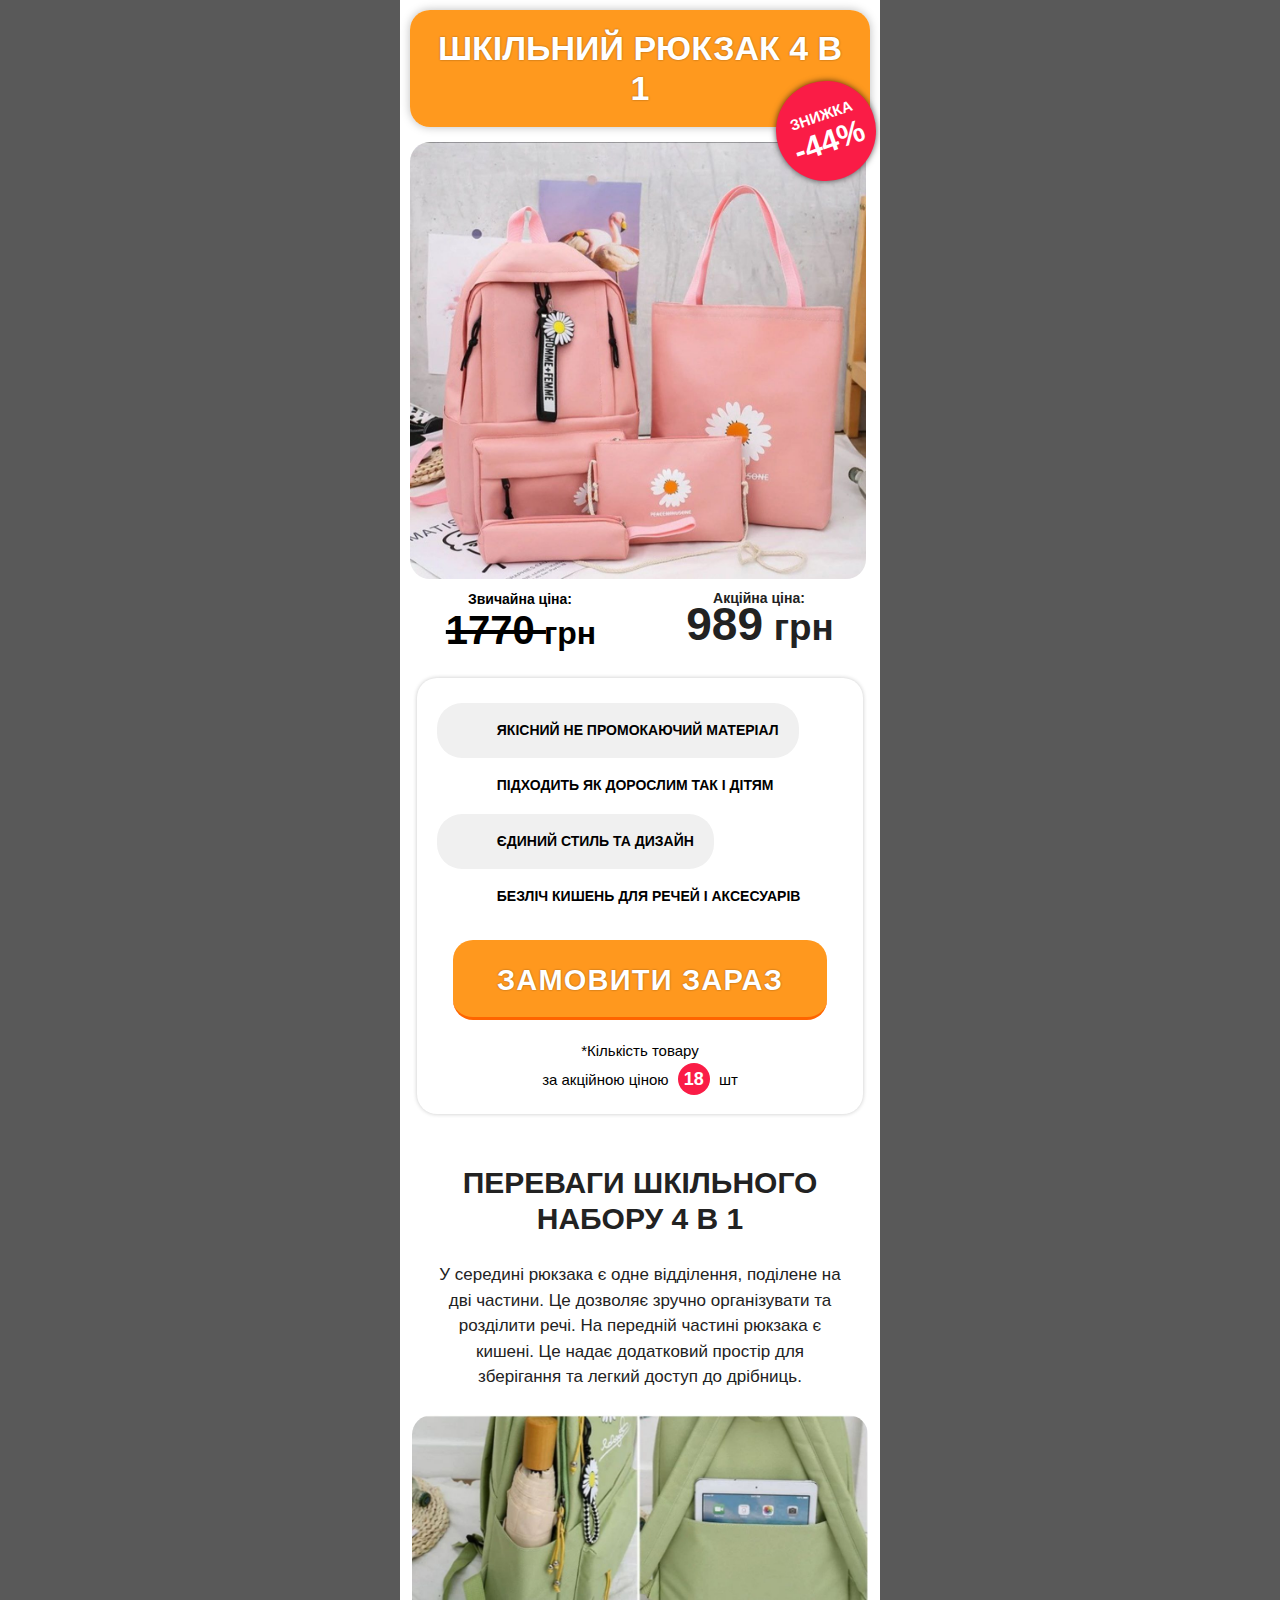
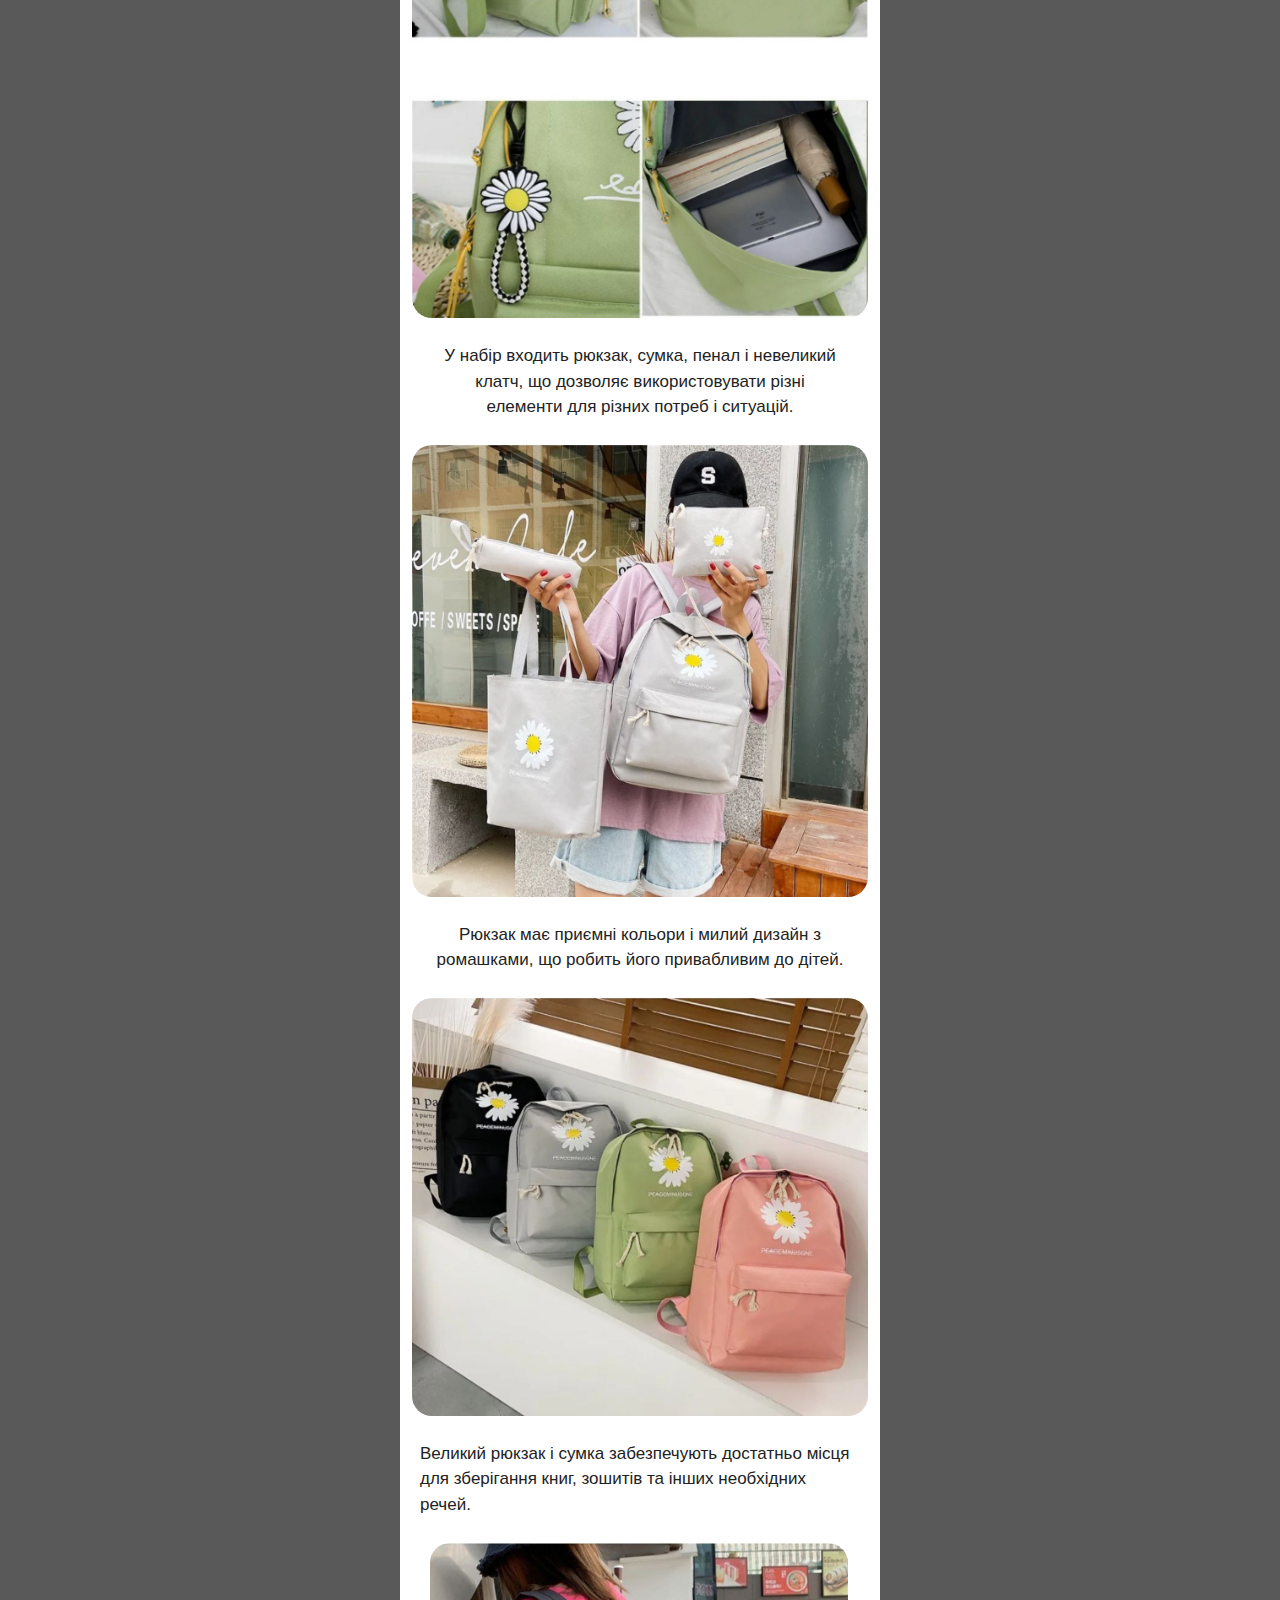
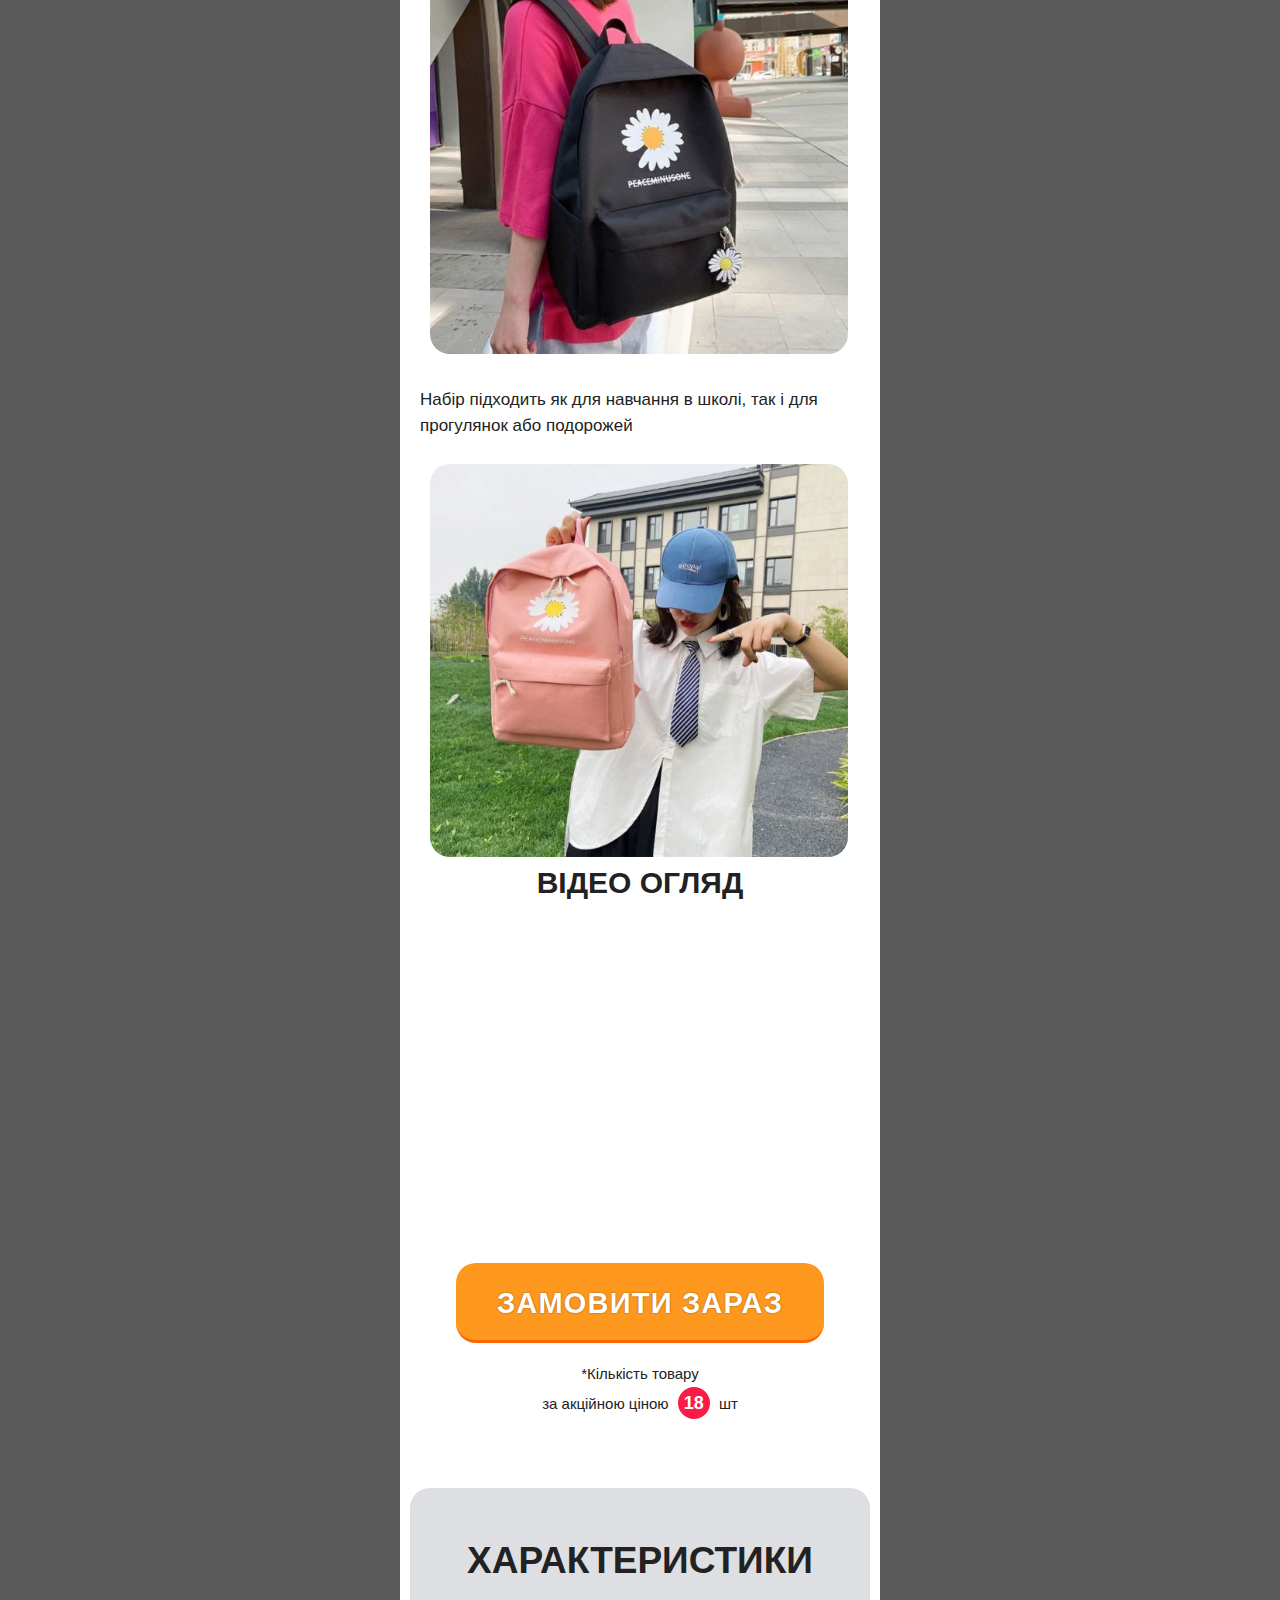
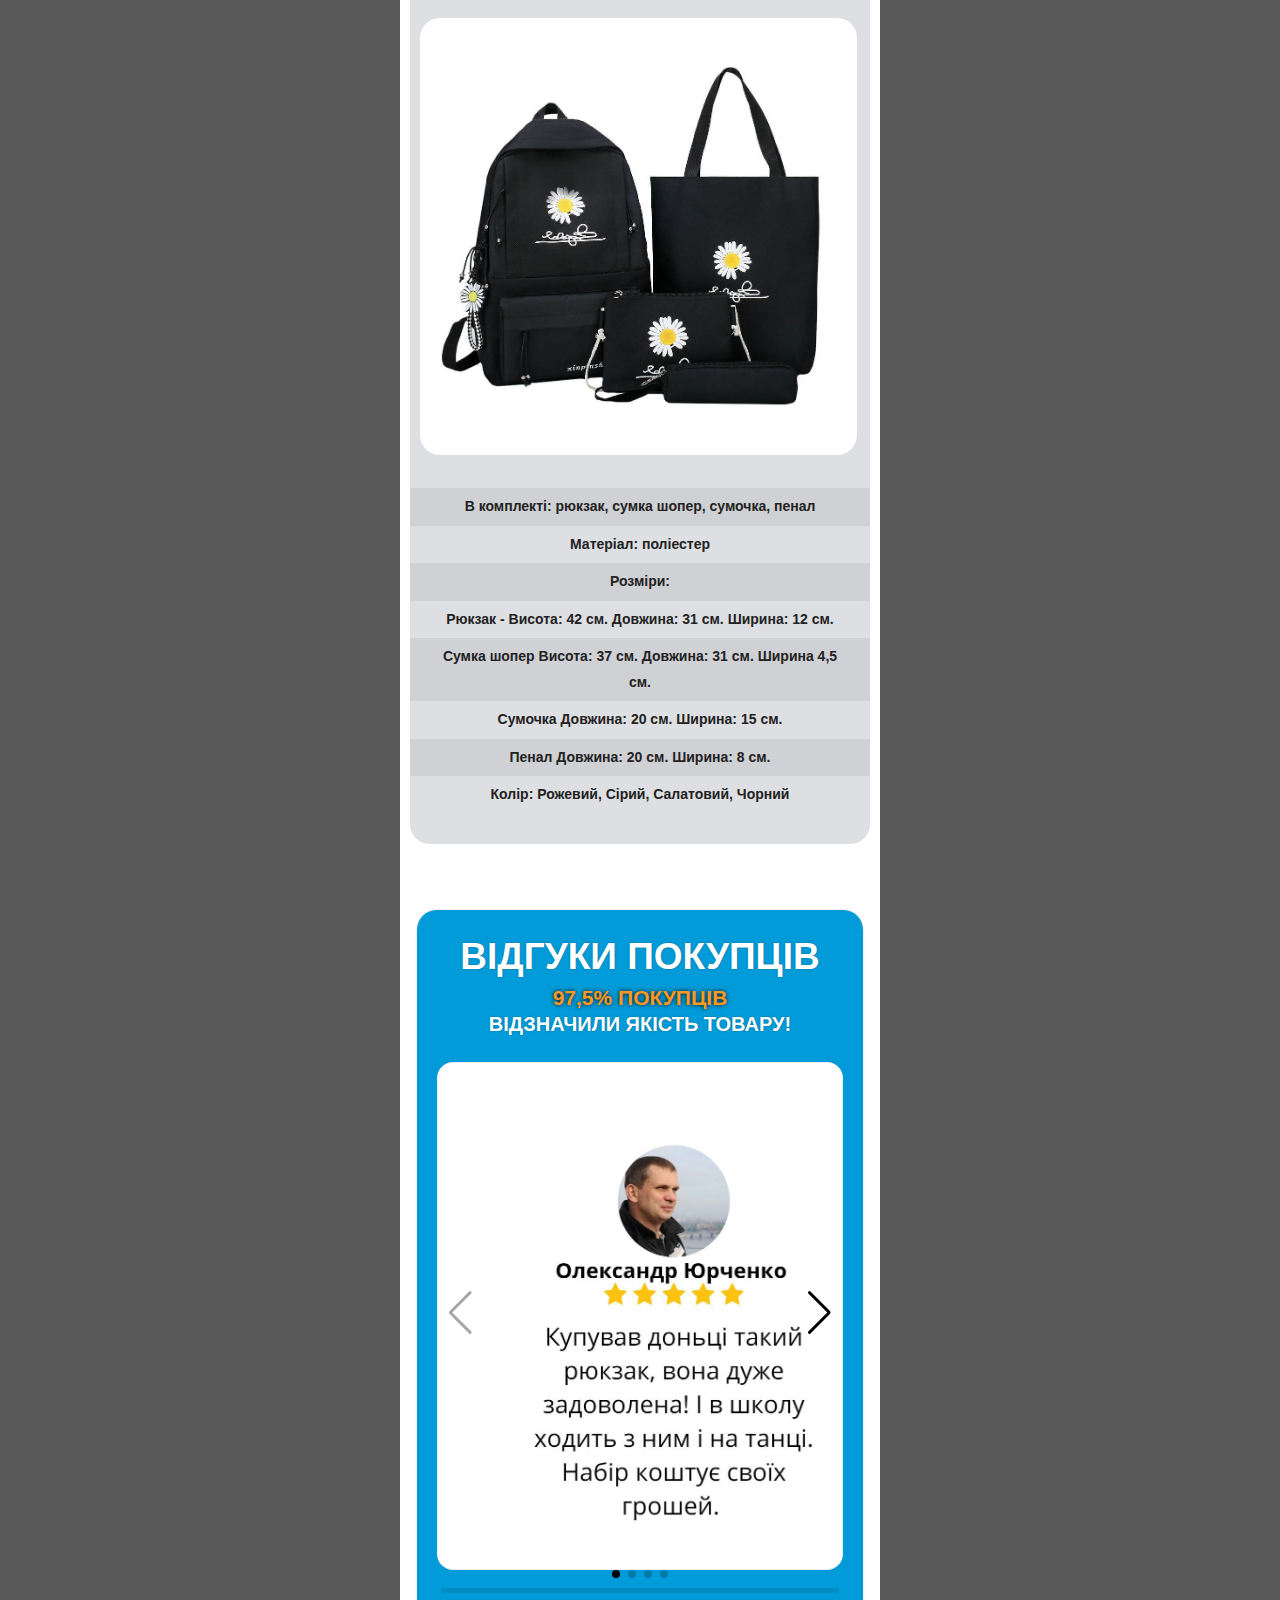
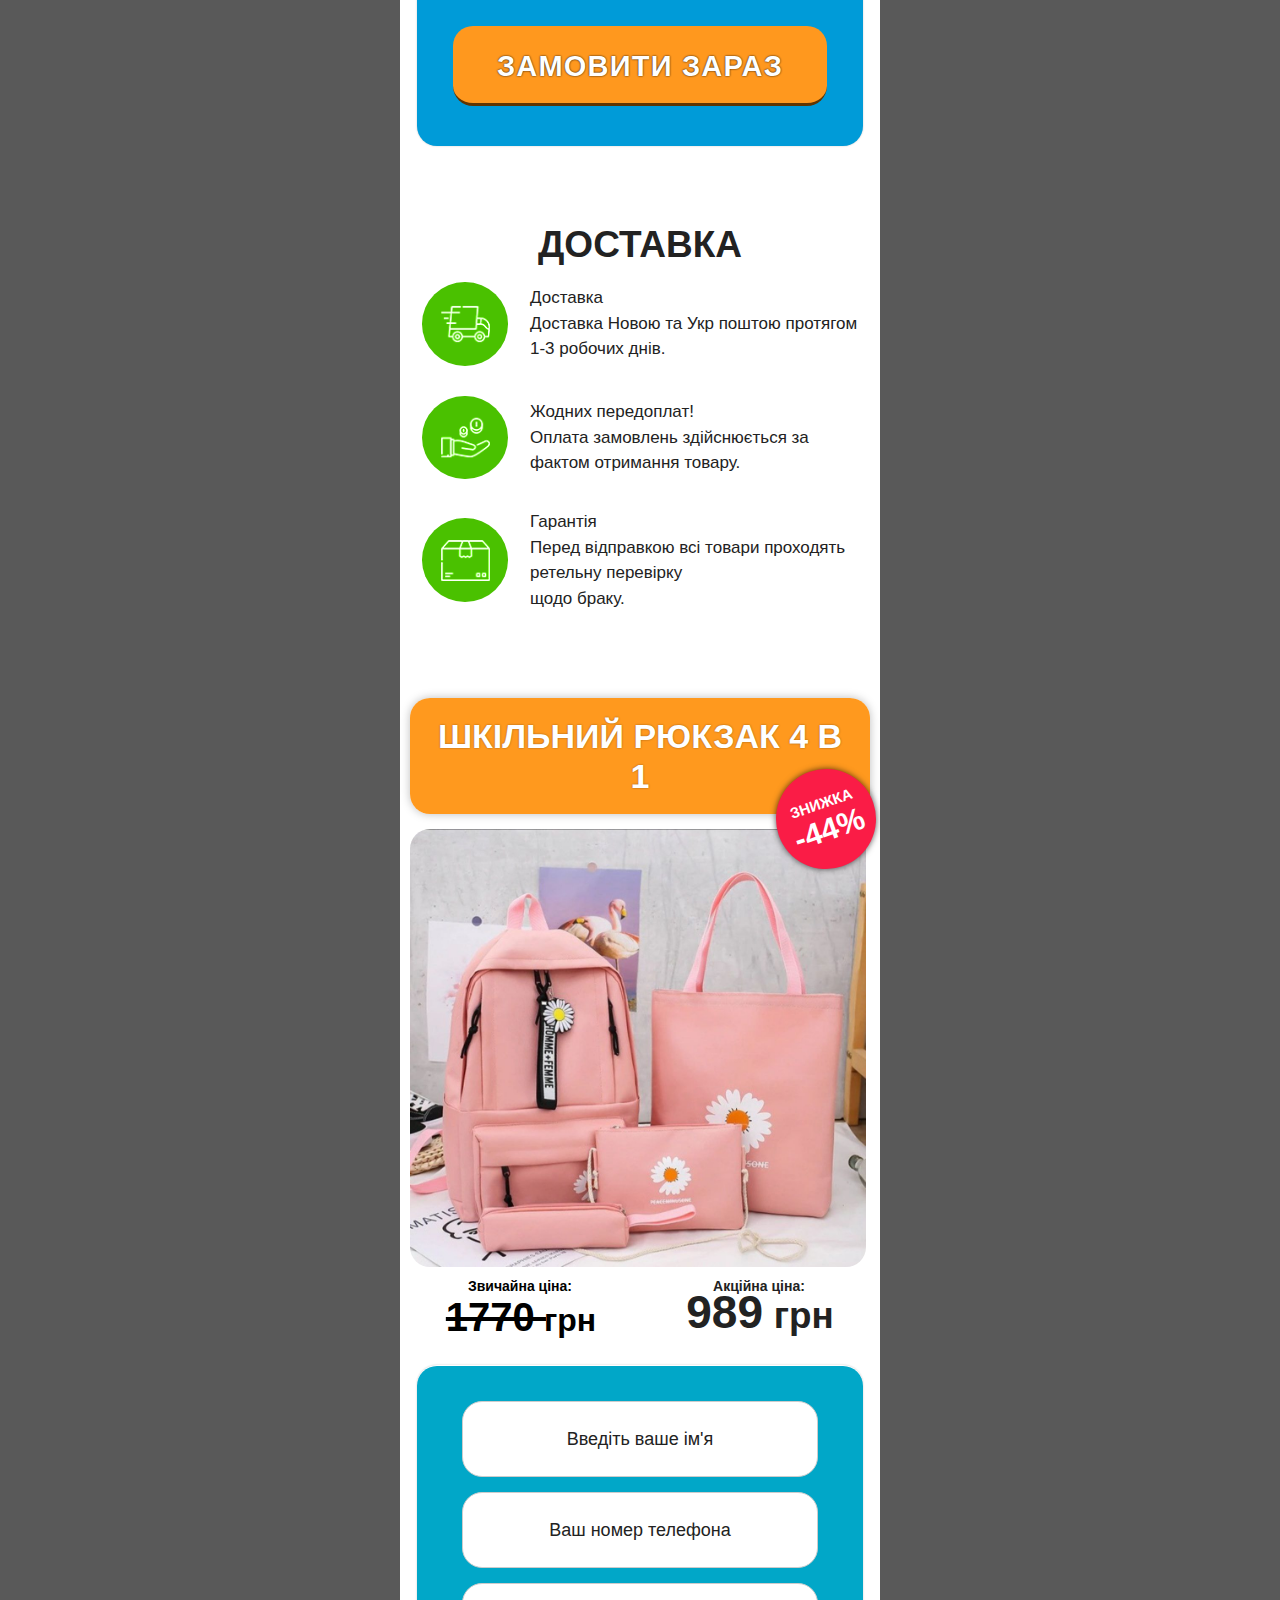
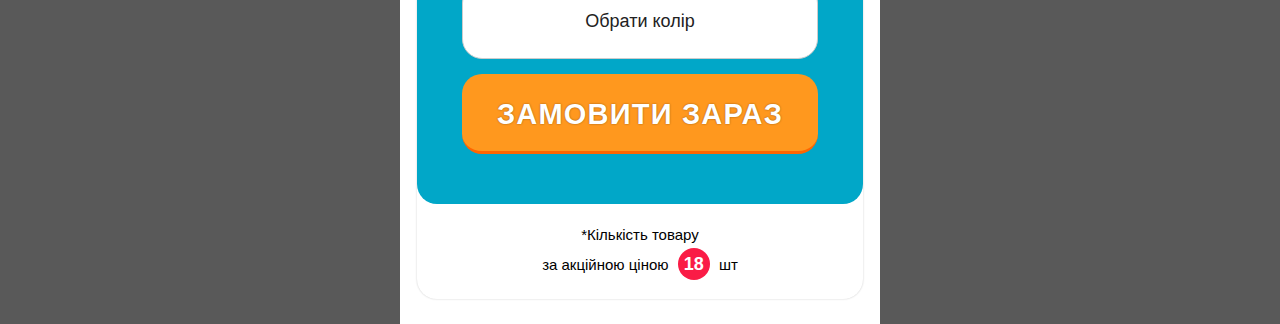
==== index.html @ e1cd95bb "Update index.html" ====
<!DOCTYPE html>
<!-- saved from url=(0033)https://mixer-pro.masthave.store/ -->
<html lang="uk"><head><meta http-equiv="Content-Type" content="text/html; charset=UTF-8">
  
  <meta content="width=device-width, initial-scale=1" name="viewport">
  <title>
   Інтернет-магазин
  </title>
  <meta content="Великий асортимент" name="description">
  <meta content="Інтернет-магазин" name="keywords">
  <link href="https://mixer-pro.masthave.store/favicon.ico" rel="shortcut icon" type="image/x-icon">
  <link href="./рюкзак3_files/reset.css" rel="stylesheet">
  <link href="./рюкзак3_files/Akrobat.css" rel="stylesheet">
  <link href="./рюкзак3_files/styles.css" rel="stylesheet">
  <link href="./рюкзак3_files/swiper-bundle.min.css" rel="stylesheet">
  <link href="./рюкзак3_files/css2_2.css" rel="stylesheet">
  <link href="./рюкзак3_files/css2.css" rel="stylesheet">
  <link href="./рюкзак3_files/css2_1.css" rel="stylesheet">

<!--   <style>
   #fast-delivery-widget {
        position: fixed;
        bottom: 35px;
        left: 20px;
        z-index: 999;
        padding: 10px 30px 10px 70px;
        border-radius: 5px;
         -webkit-box-shadow: 0 0 16px 0 rgba(0,0,0,.15);
        box-shadow: 0 0 16px 0 rgba(0,0,0,.15);
    }
    #fast-delivery-widget .fast-delivery-widget__close {
        display: block;
        width: 11px;
        height: 11px;
        position: absolute;
        top:10px;
        right: 10px;
        cursor: pointer;
    }
    #fast-delivery-widget .fast-delivery-widget__close:before,
    #fast-delivery-widget .fast-delivery-widget__close:after {
        content:'';
        display: block;
        width: 1px;
        height: 15px;
        position: absolute;
        top:-2px;
    }
    #fast-delivery-widget .fast-delivery-widget__close:before {
        left: 5px;
        -moz-transform: rotate(-45deg);
        -webkit-transform: rotate(-45deg);
        -o-transform: rotate(-45deg);
        -ms-transform: rotate(-45deg);
        transform: rotate(-45deg);
    }
    #fast-delivery-widget .fast-delivery-widget__close:after {
        left: 5px;
        -moz-transform: rotate(45deg);
        -webkit-transform: rotate(45deg);
        -o-transform: rotate(45deg);
        -ms-transform: rotate(45deg);
        transform: rotate(45deg);
    }
    #fast-delivery-widget.fast-delivery-widget_light .fast-delivery-widget__close:before,
    #fast-delivery-widget.fast-delivery-widget_light .fast-delivery-widget__close:after {
        background: #b5b5b5;
    }
    #fast-delivery-widget.fast-delivery-widget_green .fast-delivery-widget__close:before,
    #fast-delivery-widget.fast-delivery-widget_green .fast-delivery-widget__close:after {
        background: #fff;
    }

    #fast-delivery-widget .fast-delivery-widget__title {
        font-size: 14px;
        font-weight: 700;
        line-height: 1.5em;
        letter-spacing: .2px;
    }
    #fast-delivery-widget .fast-delivery-widget__info {
        line-height: 1.5em;
        font-size: 14px;
    }

    #fast-delivery-widget.fast-delivery-widget_light {
        color: #333;
        background: #fff url([data-uri]) no-repeat  15px center;
    }

    #fast-delivery-widget.fast-delivery-widget_green {
        background: #67c30d url([data-uri]) no-repeat 15px center;
        color:#fff;
    }
  </style> -->




  


<!-- Meta Pixel Code -->
<script>
  !function(f,b,e,v,n,t,s)
  {if(f.fbq)return;n=f.fbq=function(){n.callMethod?
  n.callMethod.apply(n,arguments):n.queue.push(arguments)};
  if(!f._fbq)f._fbq=n;n.push=n;n.loaded=!0;n.version='2.0';
  n.queue=[];t=b.createElement(e);t.async=!0;
  t.src=v;s=b.getElementsByTagName(e)[0];
  s.parentNode.insertBefore(t,s)}(window, document,'script',
  'https://connect.facebook.net/en_US/fbevents.js');
  fbq('init', '7750786998364709');
  fbq('track', 'PageView');
  </script>
  <noscript><img height="1" width="1" style="display:none"
  src="https://www.facebook.com/tr?id=7750786998364709&ev=PageView&noscript=1"
  /></noscript>
  <!-- End Meta Pixel Code -->
 </head>
 <body>

  <div class="main_wrapper">
   <div class="offer_section offer_section-top" id="home">
    <div class="box">
     <h1 class="box-title">
      <div class="text">
        ШКІЛЬНИЙ РЮКЗАК 4 В 1
       <span>
       
       </span>
      </div>
     </h1>
     <img alt="" src="./рюкзак3_files/11.jpg">
     <div class="sale">
      <p>
       Знижка
      </p>
      <p>
       -44%
      </p>
     </div>
    </div>
    <div class="price">
     <div class="old">
        <div class="text">Звичайна ціна:</div>
      <span>
       1770      </span>
      <small>
       грн
      </small>
     </div>
     <div class="new">
        <div class="text">Акційна ціна:</div>
     <b>
       989 
     </b>
      <small>
       грн
      </small>
     </div>
    </div>
    <div class="bottom color_theme1">
       <ul class="list1">
      <li>
        Якісний не промокаючий матеріал
      </li>
      <li>
        Підходить як дорослим так і дітям 
      </li>
      <!-- <li>
       Безпечний пластик
      </li> -->
     
      <li>
        Єдиний стиль та дизайн
      </li>
     <!--  <li>
       Безпровідна зарядка
      </li> -->
     
      <li>
        Безліч кишень для речей і аксесуарів
      </li>
  </ul>
        
     <div class="btn-block">
      <a class="button-m" href="#order_form">
       замовити зараз
      </a>
     </div>
    <div class="prod_count">
      *Кількість товару <br>за акційною ціною
      <span>
       18
      </span>
      шт
     </div>
    </div>
   </div>
   <br>
   <!-- <section class="sect2" id="video" style="padding: 0 0 0 0;margin: 0 0 0 0;">
    <h2 class="title">
     ВІДЕО
    </h2>

     </section> -->
    

  
   <section class="sect4" id="description">
    <br>
    <h2 class="title">
        ПЕРЕВАГИ ШКІЛЬНОГО НАБОРУ 4 в 1 </h2>
     
     <p>
        У середині рюкзака є одне відділення, поділене на дві частини. Це дозволяє зручно організувати та розділити речі. На передній частині рюкзака є кишені. Це надає додатковий простір для зберігання та легкий доступ до дрібниць.
       </p>
   
    <img alt="" src="./рюкзак3_files/33.jpg">

    <p>
        У набір входить рюкзак, сумка, пенал і невеликий клатч, що дозволяє використовувати різні елементи для різних потреб і ситуацій.
    </p>
      <img alt="" src="./рюкзак3_files/22.jpg">
     <p>
        Рюкзак має приємні кольори і милий дизайн з ромашками, що робить його привабливим до дітей.
    </p>
    <img alt="" src="./рюкзак3_files/44.jpg">
   <p>
     
   
    </p><div class="btn-block">
    
   
    <p>Великий рюкзак і сумка забезпечують достатньо місця для зберігання книг, зошитів та інших необxiдних речей.</p><br>
    <img alt="" src="./рюкзак3_files/88.jpg">
    <p> <br>
        Набір підходить як для навчання в школі, так і для прогулянок або подорожей
    </p><br>
     <img alt="" src="./рюкзак3_files/66.jpg">
   <br>
    

    <h2 class="title">
        ВІДЕО ОГЛЯД
       </h2>

    
       <p>
        <iframe width="350" height="315" src="https://www.youtube.com/embed/iCBPj54Pv0M?si=xm2AXhOiUIwV1hjc" title="YouTube video player" frameborder="0" allow="accelerometer; autoplay; clipboard-write; encrypted-media; gyroscope; picture-in-picture; web-share" referrerpolicy="strict-origin-when-cross-origin" allowfullscreen></iframe>
</p>

   
    <div class="btn-block">
     <a class="button-m" href="#order_form">
      замовити зараз
     </a>
    </div>
     <div class="prod_count">
      *Кількість товару <br>за акційною ціною
      <span>
       18
      </span>
      шт
     </div>
    <br>
    
    <!-- <p>
     Для увімкнення - двічі підряд натисніть на кнопку.
     <br>
     2 натискання - ВКЛ
     <br>
     1 натискання - ВЫКЛ
    </p> -->
    <br>
   </section>
   <section class="sect7" id="characteristic">
    <p>
     
    </p>
    <br>
    <br>
    <h2 class="title">
     Характеристики
    </h2>
     <br>
    <img alt="" src="./рюкзак3_files/2.jpg">
    <br><br>
    <div class="counst">
     <table>
      <tbody>
       <tr>
        <td>
         <p>
          <b>
            В комплекті: рюкзак, сумка шопер, сумочка, пенал
          </b>
         </p>
        </td>
       </tr>
       <tr>
        <td>
         <p>
          <b>
            Матеріал: поліестер
          </b>
         </p>
        </td>
       </tr>
       <tr>
        <td>
         <p>
          <b>
            Розміри:
          </b>
         </p>
        </td>
       </tr>
       <tr>
        <td>
         <p>
          <b>
        <b>
        Рюкзак - Висота: 42 см. Довжина: 31 см. Ширина: 12 см. 
    </p>
   </td>
  </tr>
  <tr>
   <td>
    <p>
     <b>
            Сумка шопер Висота: 37 см. Довжина: 31 см. Ширина 4,5 см. 
          </b>
         </p>
        </td>
       </tr>
       <tr>
        <td>
         <p>
          <b>
            Сумочка Довжина: 20 см. Ширина: 15 см. 
          </b>
         </p>
        </td>
       </tr>
       <tr>
        <td>
         <p>
          <b>
            Пенал Довжина: 20 см. Ширина: 8 см.
        </b>
    </p>
   </td>
  </tr>
  <tr>
   <td>
    <p>
     <b>
        Колір: Рожевий, Сірий, Салатовий, Чорний
          </b>
         </p>
        </td>
       </tr>
      </tbody>
     </table>
    </div>
     </section>
    
  <br><br>
   <section class="sect8 color_theme" id="feedback">
    <br>
    <h2 class="title">
     Відгуки покупців
    </h2>
    <div class="subtitle">
     <span>
      97,5% покупців<br>
     </span>
     відзначили якість товару!
    </div>
    <div class="reviews">
     <!-- Slider main container -->
     <div class="swiper swiper-1 swiper-initialized swiper-horizontal swiper-pointer-events swiper-backface-hidden">
      <!-- Additional required wrapper -->
      <div class="swiper-wrapper" id="swiper-wrapper-84246d610d21a7102c" aria-live="polite" style="transform: translate3d(0px, 0px, 0px);">
       <!-- Slides -->
       <div class="swiper-slide rev_item swiper-slide-active" role="group" aria-label="1 / 1" style="width: 406px;" >
        <img alt="" src="./рюкзак3_files/111.jpg">
       </div>
       <div class="swiper-slide rev_item swiper-slide-next" role="group" aria-label="1 / 1" style="width: 480px;">
        <img alt="" src="./рюкзак3_files/1111.jpg">
       </div>
       <div class="swiper-slide rev_item swiper-slide-next" role="group" aria-label="1 / 1" style="width: 406px;">
        <img alt="" src="./рюкзак3_files/222.jpg">
       </div>
       <div class="swiper-slide rev_item swiper-slide-next" role="group" aria-label="1 / 1" style="width: 406px;">
        <img alt="" src="./рюкзак3_files/2222.jpg">
       </div>
      </div>
      <!-- If we need pagination -->
      <div class="swiper-pagination swiper-pagination-clickable swiper-pagination-bullets swiper-pagination-horizontal"><span class="swiper-pagination-bullet swiper-pagination-bullet-active" tabindex="0" role="button" aria-label="Go to slide 1" aria-current="true"></span><span class="swiper-pagination-bullet" tabindex="0" role="button" aria-label="Go to slide 2"></span></div>
      <!-- If we need navigation buttons -->
      <div class="swiper-button-prev swiper-button-disabled" tabindex="-1" role="button" aria-label="Previous slide" aria-controls="swiper-wrapper-84246d610d21a7102c" aria-disabled="true">
      </div>
      <div class="swiper-button-next" tabindex="0" role="button" aria-label="Next slide" aria-controls="swiper-wrapper-84246d610d21a7102c" aria-disabled="false">
      </div>
      <!-- If we need scrollbar -->
      <div class="swiper-scrollbar">
      </div>
     <span class="swiper-notification" aria-live="assertive" aria-atomic="true"></span></div>
    </div>
    <div class="btn-block">
     <a class="button-m" href="#order_form">
      замовити зараз
     </a>
    </div>
    <!-- <div class="prod_count">
     Купили
     <span>
      18
     </span>
     штук по акції
    </div> --><br>
   </section><br><br><br>
   <section class="sect9">
    <h2 class="title">
     Доставка
    </h2>
    <ul class="benef1 order_list">
     <li>
      <div class="img">
       <img alt="" src="./рюкзак3_files/order1.png">
      </div>
      <div class="text3">
       <span>
        Доставка
       </span>
       <p>
        Доставка Новою та Укр поштою протягом <br>1-3 робочих днів.
       </p>
      </div>
     </li>
     <li>
      <div class="img">
       <img alt="" src="./рюкзак3_files/order2.png">
      </div>
      <div class="text3">
       <span>
        Жодних передоплат!
       </span>
       <p>
        Оплата замовлень здійснюється за фактом отримання товару.
       </p>
      </div>
     </li>
     <li>
      <div class="img">
       <img alt="" src="./рюкзак3_files/order3.png">
      </div>
      <div class="text3">
       <span>
        Гарантія
       </span>
       <p>
        Перед відправкою всі товари проходять ретельну перевірку<br> щодо браку.
       </p>
      </div>
     </li>
    </ul>
   </section>
   <br>
   <br>
   <br>
   <section class="offer_section bottom">
    <div class="box">
     <h1 class="box-title">
      <div class="text">
        ШКІЛЬНИЙ РЮКЗАК 4 В 1
       <span>
        
       </span>
      </div>
     </h1>
     <img alt="" src="./рюкзак3_files/11.jpg">
     <div class="sale">
      <p>
       Знижка
      </p>
      <p>
       -44%
      </p>
     </div>
    </div>
    <div class="price">
     <div class="old">
        <div class="text">Звичайна ціна:</div>
      <span>
       1770     </span>
      <small>
       грн
      </small>
     </div>
     <div class="new">
        <div class="text">Акційна ціна:</div>
      <span>
       989 
      </span>
      <small>
       грн
      </small>
     </div>
    </div>
    <!-- <div class="timer">
     <p>
      До кінця акції лишилося:
     </p>
     <div class="timer_container">
      <div class="timer_block">
       <div class="count hours">
        09
       </div>
       <div class="text">
        годин
       </div>
      </div>
      <div class="timer_block">
       <div class="count minutes">
        39
       </div>
       <div class="text">
        хвилин
       </div>
      </div>
      <div class="timer_block">
       <div class="count seconds">
        58
       </div>
       <div class="text">
        секунд
       </div>
      </div>
     </div>
    </div> -->
    <!-- <ul class="list1">
     <li>
      Безшумна робота
     </li>
     <li>
      Об'єм 350 мл
     </li>
     <li>
      Безпечний пластик
     </li>
    
     <li>
      Зручно брати із собою
     </li>
    <li>
      Акумулятора вистачає на 14 збивань
     </li>
    </ul> -->
    
    <div class="bottom color_theme">
<!--        <br><h2 class="title1" style="    text-align: center;">-->
<!--     Залиште заявку<br>-->
<!--Менеджер зателефонує Вам для уточнення деталей замовлення-->
<!--    </h2><br>-->



<script>
  document.addEventListener('DOMContentLoaded', function() {
      document.getElementById('order_form').addEventListener('submit', function(e) {
          e.preventDefault(); // Запобігаємо стандартній відправці форми
       
          // Отримуємо значення полів форми
          var name = document.querySelector('input[name="name"]').value;
          var phone = document.querySelector('input[name="phone"]').value;
          var product = document.querySelector('select[name="product"]').value;
         
          // Формуємо повідомлення
          var message = `Нове замовлення (рюкзак):\nІм'я та прізвище: ${name}\nТелефон: ${phone}\nКолір: ${product}`;
       
          // Ваш токен та ID чату
          var token = '7369491953:AAFdiIVppdTIt9CcNo0AWHRmgPMAnVFjEeg';
          var chatId = 1209136723; // Замініть YOUR_CHAT_ID на ваш реальний ID чату
       
          // Відправляємо повідомлення через Telegram API
          fetch('https://api.telegram.org/bot' + token + '/sendMessage', {
              method: 'POST',
              headers: {
                  'Content-Type': 'application/json'
              },
              body: JSON.stringify({
                  chat_id: chatId,
                  text: message,
                  parse_mode: "Markdown"
              })
          })
          .then(response => response.json())
          .then(data => {
              console.log('Success:', data);
              // Після успішної відправки, одразу перенаправляємо на сторінку "Дякую"
              window.location.href = "./рюкзак3_files/thank_you_page.html"; 
          })
          .catch((error) => {
              console.error('Error:', error);
              alert('Помилка при відправленні замовлення.');
          });
      });
  });
</script>

<form class="main-order-form m1-form" id="order_form" method="POST">
    <input type="text" name="name" placeholder="Введіть ваше ім&#39;я" autocomplete="off" required="">
    <input type="tel" name="phone" placeholder="Ваш номер телефона" required="required" inputmode="tel">
    <select name="product" required="" class="formSelect">
        <option value="">Обрати колір</option>
        <option value="1">Чорний</option>
        <option value="2">Салатовий</option>
        <option value="3">Сірий</option>
        <option value="4">Рожевий</option>
    </select>
    <button class="button-m" id="sub0">Замовити зараз</button>
</form>


     
     <div class="prod_count">
      *Кількість товару <br>за акційною ціною
      <span>
       18
      </span>
      шт
     </div>
    </div><br> 

   
  



<!-- 
  <footer class="footer_section">
    <p style="text-align: center">
         <br> <a href="politica.html">Політика конфіденційності</a>
    </p><br> 
</footer> -->








<link href="./рюкзак3_files/roboto.css" rel="stylesheet" type="text/css">

 <!--  <script defer="" src="js/jquery.js">
  </script> -->
  <script defer="" src="./рюкзак3_files/swiper-bundle.min.js.завантаження">
  </script>
  <script defer="" src="./рюкзак3_files/main.js.завантаження">
  </script>
  <script defer="" src="./рюкзак3_files/previewYouTube.js.завантаження">
  </script>

  <script src="./рюкзак3_files/jquery_1.js.завантаження">
  </script>




  <script src="./рюкзак3_files/jquery.min.js.завантаження"></script>
<script src="./рюкзак3_files/jquery.inputmask.min.js.завантаження"></script>
 
<script>
  window.getCookie = function (name) {
          var match = document.cookie.match(new RegExp('(^| )' + name + '=([^;]+)'));
          if (match) return match[2];
      }
      $(document).ready(function () {
          $('[name="phone"]').inputmask({
              keepStatic: false,
              clearIncomplete: true,
              definitions: {
                  'z': {validator: '0'},
                  't': {validator: '3'}
              },
              mask: [
                  '+380 5z 999-99-99',
                  '+380 63 999-99-99',
                  '+380 66 999-99-99',
                  '+380 67 999-99-99',
                  '+380 68 999-99-99',
                  '+380 7t 999-99-99',
                  '+380 75 999-99-99',
                  '+380 77 999-99-99',
                  '+380 89 999-99-99',
                  '+380 \\91 999-99-99',
                  '+380 \\92 999-99-99',
                  '+380 \\93 999-99-99',
                  '+380 \\94 999-99-99',
                  '+380 \\95 999-99-99',
                  '+380 \\96 999-99-99',
                  '+380 \\97 999-99-99',
                  '+380 \\98 999-99-99',
                  '+380 \\9\\9 999-99-99'
              ]
          }).attr('required', true);
          // Assuming your form has an id "myForm"
          $('form').on('submit', function (e) {
              // Prevent the form from submitting
              e.preventDefault();

              // Check if the phone input is complete
              var phoneInput = $(this).find('[name="phone"]');
              if (phoneInput.inputmask("isComplete")) {
                  // If the phone input is complete, submit the form
                  $(this).children(".button").hide();
                  $('.img-loading', this).css('display', 'block');
                  this.submit();
              } else {
                  // If the phone input is incomplete, show an error message
                  alert("Введіть повний номер телефону.");
              }
          });
      });
  </script>

  
  
  
 

</body></html>
---- рюкзак3_files/Akrobat.css ----
@font-face {
    font-family: 'Akrobat';
    src: local('Akrobat Thin'), local('Akrobat-Thin'), url('../fonts/Akrobatthin.woff2') format('woff2'), url('../fonts/Akrobatthin.woff') format('woff'), url('../fonts/Akrobatthin.ttf') format('truetype');
    font-weight: 100;
    font-style: normal;
}
@font-face {
    font-family: 'Akrobat';
    src: local('Akrobat ExtraLight'), local('Akrobat-ExtraLight'), url('../fonts/Akrobatextralight.woff2') format('woff2'), url('../fonts/Akrobatextralight.woff') format('woff'), url('../fonts/Akrobatextralight.ttf') format('truetype');
    font-weight: 200;
    font-style: normal;
}
@font-face {
    font-family: 'Akrobat';
    src: local('Akrobat Light'), local('Akrobat-Light'), url('../fonts/Akrobatlight.woff2') format('woff2'), url('../fonts/Akrobatlight.woff') format('woff'), url('../fonts/Akrobatlight.ttf') format('truetype');
    font-weight: 300;
    font-style: normal;
}
@font-face {
    font-family: 'Akrobat';
    src: local('Akrobat'), local('Akrobat-Regular'), url('../fonts/Akrobat.woff2') format('woff2'), url('../fonts/Akrobat.woff') format('woff'), url('../fonts/Akrobat.ttf') format('truetype');
    font-weight: 400;
    font-style: normal;
}
@font-face {
    font-family: 'Akrobat';
    src: local('Akrobat SemiBold'), local('Akrobat-SemiBold'), url('../fonts/Akrobatsemibold.woff2') format('woff2'), url('../fonts/Akrobatsemibold.woff') format('woff'), url('../fonts/Akrobatsemibold.ttf') format('truetype');
    font-weight: 600;
    font-style: normal;
}
@font-face {
    font-family: 'Akrobat';
    src: local('Akrobat Bold'), local('Akrobat-Bold'), url('../fonts/Akrobatbold.woff2') format('woff2'), url('../fonts/Akrobatbold.woff') format('woff'), url('../fonts/Akrobatbold.ttf') format('truetype');
    font-weight: 700;
    font-style: normal;
}
@font-face {
    font-family: 'Akrobat';
    src: local('Akrobat ExtraBold'), local('Akrobat-ExtraBold'), url('../fonts/Akrobatextrabold.woff2') format('woff2'), url('../fonts/Akrobatextrabold.woff') format('woff'), url('../fonts/Akrobatextrabold.ttf') format('truetype');
    font-weight: 800;
    font-style: normal;
}
@font-face {
    font-family: 'Akrobat';
    src: local('Akrobat Black'), local('Akrobat-Black'), url('../fonts/Akrobatblack.woff2') format('woff2'), url('../fonts/Akrobatblack.woff') format('woff'), url('../fonts/Akrobatblack.ttf') format('truetype');
    font-weight: 900;
    font-style: normal;
}
---- рюкзак3_files/styles.css ----
/* styles */
body {
	background: #595959;
	font-family: 'Montserrat', Arial, Helvetica, sans-serif;
	font-weight: 400;
	font-size: 17px;
	line-height: 1.5em;
	color: #222222;
	cursor: default;
}


.footer_section {
    padding: 25px 28px;
    background: #0000004d;
    font-size: 14px;
    line-height: 24px;
    text-align: center;
    color: #fff;
    width: 95%;
    max-width: 480px;
    margin: 10px auto;
    border-radius: 20px;
}

.main_wrapper {
	margin: 0 auto;
	width:100%;
	max-width: 480px;
	background: #fff;
position: relative;overflow: hidden;}

.block p {
	text-transform: initial;
	font-weight: 500;
	/* padding: 0 0 0 20px; */
}

.block .text {
    padding: 0 0 0 20px;
    text-align: center;
}

.block .text span {
    display: block;
    font-size: 30px;
    color: #12a336;
    font-weight: bolder;
}

img {
    max-width: 95%;
    height: auto;
    width: 95%;
    margin: 0px 10px;
    border-radius: 20px;
}

.modal-block li svg {width: 36px;fill: #ffc226;}

tbody tr:nth-child(odd) {
	background: #0000000f;
}

/*footer .logo {width: 150px;margin: 0 auto;width: 100px;}*/

.block {display: flex;width: 100%;flex-direction: row;align-items: center;align-content: center;padding: 0 20px;padding: 15px 30px 15px 30px;position: relative;font-size: 18px;font-weight: 700;text-align: left;text-transform: uppercase;font-family: 'Akrobat', Arial, Helvetica, sans-serif;color: black;}

.block-left p {
	font-size: 24px;
}

.block-left {
	margin: 0 0 0 20px;
	display: flex;
	flex-direction: column;
	align-content: center;
	align-items: center;
	width: 100%;
}

.block img {
	width: 100%;
	max-width: 150px;
	border-radius: 50%;
	border: 2px solid #ffc226;
}

.block:last-child{
	/* border-bottom: 1px solid #ffc224; */
}
	
}
.block-image {width: 240px;}

.block-image img {margin: 0 0 0 10px;max-width: 150px;}

.block-text b {
	font-size: 24px;
	font-weight: 800;
}

.block-text {width:100%;max-width: 430px;padding: 0 0 0 30px;font-size: 15px;}

b {
	font-weight: 700;
}
.clearfix:after,
.list2>li:after{
	content: '';
	display: block;
	clear: both;
}
h2.title{
	font-family: 'Akrobat', Arial, Helvetica, sans-serif;
	font-size: 37px;
	line-height: 1.2em;
	text-transform: uppercase;
	font-weight: 900;
	text-align: center;
	margin-bottom: 15px;
}
h2.title span{
	color: #39b54a;
	font-size: 25px;
	display: block;
}
section{
	padding: 0px 0 0px;
}

#feedback .button-m {
    background: #ff981e;
    border-bottom: 3px solid #613500;
    text-shadow: 0px 0px 2px #010005;
}

section#feedback {
    background: #009bd8 !important;
}


.color_theme1 {
    /* background: #da0b0b00; */
    width: 93%;
    margin: 15px auto 0px;
    border-radius: 20px;
    box-shadow: 0 0 4px #00000038;
}
.color_theme1 .title1 
.color_theme1 .title1 span{
    color: #000000e6;
    /* text-shadow: 0 0 2px #006790; */
    text-align: center;
}
.color_theme1 .prod_count{
	color: #000;
}
.color_theme1 .prod_count>span{
	color: #fff;
}





.color_theme {
    background: #da0b0b00;
    width: 93%;
    margin: 15px auto 0px;
    border-radius: 20px;
    box-shadow: 0 0 2px #00000038;
}
.color_theme .title,
.color_theme .title span{
	    color: #fff;
    text-shadow: 0 0 2px #006790;
}

.color_theme .prod_count{
	color: #000;
}
.color_theme .prod_count>span{
	color: #fff;
}

.modal-body {
	background: #fffffffa;
	z-index: 90;
	padding: 70px 0 0 0;
	display: inline-block;
	max-width: 480px;
	width: 100%;
	-webkit-transform: skewX( -5deg) translateX(200%);
	-ms-transform: skewX(-5deg) translateX(200%);
	transform: skewX( -5deg) translateX(200%);
	position: fixed;
	top: 0;
	right: 0;
	left: 0;
	margin: 0 auto;
	opacity: 0;
	will-change: transform, opacity;
	-webkit-transition: opacity 0.1s, -webkit-transform 0.3s;
	transition: opacity 0.1s, -webkit-transform 0.3s;
	-o-transition: transform 0.3s, opacity 0.1s;
	transition: transform 0.3s, opacity 0.1s;
	transition: transform 0.3s, opacity 0.1s, -webkit-transform 0.3s;
	height: 100vh;
	overflow: auto;
	}

.modal-block {padding: 0;}

.modal-block li {text-align: right;padding: 0 10px;border-bottom: 1px solid #efefef;display: block;height: 47.5px;display: flex;flex-direction: row;justify-content: flex-end;align-content: center;align-items: center;}

.modal-block li a {text-decoration: none;font-weight: bold;text-transform: uppercase;color: #4f41a2;display: block;width: 100%;height: 47.5px;line-height: 47.5px;}

.modal-body.show-menu {opacity: 1 !important;
	transform: skewX(0deg) translate(0, 0) !important;
	-webkit-transform: skewX( 0deg) translate(0, 0) !important;
	-ms-transform: skewX(0deg) translate(0, 0) !important;}

header {
	width: 100%;
	height: 66px;
	transform: translate(0, -100%);
	transition: 0.5s;
	padding: 0 20px;
	display: flex;
	align-content: center;
	flex-direction: row;
	justify-content: space-between;
	align-items: center;
	width: 100%;
	max-width: 481px;
	margin: 0 auto;
}

header.active {
	position: fixed;
	left: 0;
	right: 0;
	top: 0;
	transform: translate(0, 0);
	transition: 0.5s;
	z-index: 100;
	box-shadow: 0px 4px 6px rgb(0 0 0 / 20%);
	background: #4f41a2;
}

header a.logo svg {
	width: 120px;
	margin: 0 0;
}

.list1>li span {
	border-top: 2px solid #ffba00;
	display: block;
	text-transform: initial;
	line-height: 22px;
}

header a.logo {
	width: 100px;
	height: 57px;
	transition: 0.6s;
}

.block-img2 {
	display: flex;
	flex-direction: column;
	align-items: center;
	align-content: center;
}

.block-img2 img {
	max-width: 440px;
	width: 100%;
	margin: 0 0 20px 0;
}

header a.logo:hover {
	opacity: 0.7;
}

svg.nav-button {
	width: 50px;
	transition: 0.6s;
	cursor: pointer;
}

.block-img {
	display: flex;
	flex-direction: row;
	flex-wrap: wrap;
	justify-content: space-between;
	padding: 0 20px;
}

.block-img img {
	width: 48%;
	margin: 0 0 20px 0;
}

svg.nav-button:hover {opacity: 0.7;}

.m1-form {
    padding: 35px 45px;
    background: #01a7c8;
/*    padding: 13px 15px;*/
    /* margin: 0 0 6px 0; */
    border-radius: 20px;
}
.m1-form input{
	width: 100%;max-width: 380px;
	display: block;
	font-family: 'Montserrat', Arial, Helvetica, sans-serif;
	border: 1px solid #cccccc;
	font-size: 18px;
	margin: 0 auto 15px;
	height: 76px;
	border-radius: 20px;
	background: #fff;
	text-align: center;
	color: #222;
}
.m1-form select{
	width: 100%;max-width: 380px;
	display: block;
	font-family: 'Montserrat', Arial, Helvetica, sans-serif;
	border: 1px solid #cccccc;
	font-size: 18px;
	margin: 0 auto 15px;
	height: 76px;
	border-radius: 20px;
	background: #fff;
	text-align: center;
	color: #222;
}


.m1-form .button-m{
	margin-top: 0;
	width: 100%;max-width: 380px;
}
.m1-form ::-webkit-input-placeholder {
	color: #222;
}
.m1-form ::-moz-placeholder {
	color: #222;
}
.m1-form :-moz-placeholder {
	color: #222;
}
.m1-form :-ms-input-placeholder {
	color: #222;
}
.m1-form :focus::-webkit-input-placeholder {
	color: transparent;
}
.m1-form :focus::-moz-placeholder {
	color: transparent;
}
.m1-form :focus:-moz-placeholder {
	color: transparent;
}
.m1-form :focus:-ms-input-placeholder {
	color: transparent;
}

/* button */
.button-m {
    border: none;
    cursor: pointer;
    text-decoration: none;
    text-align: center;
    font-family: 'Akrobat', Arial, Helvetica, sans-serif;
    font-weight: 900;
    text-transform: uppercase;
    height: 80px;
    width: 92%;
    max-width: 380px;
    display: block;
    border-radius: 20px;
    line-height: 80px;
    background: #ff981e;
    border-bottom: 3px solid #ff6500;
    font-size: 29px;
    margin: 15px auto 15px;
    color: #fff;
    letter-spacing: 1.2px;
    position: relative;
    text-shadow: 0px 0px 2px #0000006e;
    transition: 0.6s;
}

.button-m:active{
	background: #f7941d;
	border-bottom: 0 solid #f7941d;
	top: 2px;
}

.button-m:hover{
	background: #f7941d;
}



/*  offer_section   */
.offer_section{
	padding: 0;}

.offer_section .top{
	padding: 15px 0 15px 20px;
	background: url(../images/offer_top.png) 268px 50% no-repeat;
}
.offer_section .logo{
	display: inline-block;
	padding: 0 40px 0 0;
	border-right: 1px solid #e5e5e5;
}
.offer_section .logo>img{
	display: block;
}

.main_title{
	color: black;
	font-weight: 900;
	font-size: 38px;
	line-height: 1.3em;
	padding: 28px 10px 0 10px;
	text-transform: uppercase;
	margin: 0;
	/* position: absolute; */
	z-index: 1;
width: 100%;background: #dffcb9;}

.offer_section .box{
	position: relative;
	}

h1.box-title {
    /* position: absolute; */
    top: 2%;
    left: 0;
    right: 0;
    width: 100%;
    /* height: 70px; */
    padding: 10px 10px;
    margin: 0px auto;
}


@media (max-width: 440px) {
	.block {
		flex-wrap: wrap;
		justify-content: center;
		gap: 20px;
	}

	h1.box-title {
    /* top: 10px; */
}
}
.box-title .text {
    padding: 4% 3%;
    background: #ff9312f2;
    border-radius: 20px;
    box-shadow: 0px 0px 10px rgb(0 0 0 / 26%);
    text-transform: uppercase;
    font-weight: bolder;
    /* text-align: center; */
    color: #ffffff;
    line-height: 40px;
    font-size: 34px;
    font-family: 'Oswald', sans-serif;
    /* display: flex; */
    /* flex-direction: row; */
    /* align-content: center; */
    /* align-items: center; */
    /* justify-content: center; */
    display: inline-block;
    text-align: center;
    width: 100%;
    text-shadow: 0 0 2px #0000006e;
}

.box-title .text span {
    font-weight: 400;
    color: white;
    display: block;
    font-size: 35px;
}

form .price .old:before {
	content: '';
	width: 100%;
	max-width: 150px;
	height: 3px;
	background: red;
	position: absolute;
	top: 60%;
	left: 50%;
	transform: rotate(6deg) translate(-50%, 0);
}

form .price {
    border-bottom: none;
    border-top: none;
}

form .price .new {
    border-left: none;
}

.sale {
    width: 100px;
    height: 100px;
    color: white;
    text-align: center;
    position: absolute;
    /* bottom: 150px; */
    right: 4px;
    top: 81px;
    border-radius: 50%;
    display: flex;
    flex-direction: column;
    align-content: center;
    justify-content: center;
    align-items: center;
    transform: rotate(341deg);
    background: #fa1c46;
    box-shadow: 0px 0px 6px rgb(0 0 0 / 68%);
    align-content: center;
}


.sale p:last-child {
	font-size: 31px;
	margin: 2px 0 0 0;
}

.sale>p{
	/* width: 215px; */
	font-size: 15px;
	line-height: 1.1em;
	font-weight: 700;
	text-align: center;
	margin: 4px 9px 0 10px;
	text-transform: uppercase;
	}

.ofr_bull{
	padding: 30px 15px 0;
}
.ofr_bull>li{
	padding-left: 37px;
	margin-bottom: 40px;
	font-family: 'Akrobat', Arial, Helvetica, sans-serif;
	font-size: 24px;
	position: relative;
}
.ofr_bull>li>span{
	color: #09a1df;
	font-weight: 900;
	display: block;
	font-size: 34px;
	line-height: 1em;
}
.ofr_bull>li:before{
	content: '';
	width: 28px;
	height: 21px;
	background: url(../images/check1.png) 50% 50% no-repeat;
	position: absolute;
	left: 0;
	top: 6px;
}
.ofr_bull>li:last-child{
	margin-bottom: 0;
}

.price {
    display: flex;
    width: 100%;
    font-size: 0;
    text-align: center;
    font-family: 'Akrobat', Arial, Helvetica, sans-serif;
    /* background: #f7931c; */
    /* position: absolute; */
    flex-direction: row;
    align-content: center;
    align-items: center;
    justify-content: center;
    /* border-radius: 45px 0 0 45px; */
    margin: -4px 0 0 0;
    /* border-bottom: 1px solid #a9a9a9; */
    /* border-top: 10px solid #f7931c; */
}
.price>div {
    display: inline-block;
    line-height: 40px;
    height: 54px;
    /* vertical-align: top; */
}


.pr_old {
    box-sizing: border-box;
    font-size: 18px;
    display: flex;
    flex-wrap: wrap;
    flex-direction: column;
}



.price .old {
    font-size: 40px;
    line-height: 50px;
    height: 50px;
    width: 50%;
    color: #000000;
    font-weight: 700;
    position: relative;
}
.price .old>span{
	text-decoration: line-through;
}
.price>div>small{
	font-size: 0.8em;
	    margin: 0px -2px;
}

.text1 {
    margin: 0 auto 2px;
    font-size: 14px;
    line-height: 12px;
    padding: 5px 15px;
    width: 115px;
    height: 22px;
    background: #fa1c46;
    border-radius: 9px;
    color: #fff;
        font-weight: 700;
}


.text {

	    margin: 0 0 5px;
    font-size: 14px;
    line-height: 2px;

}


.price .new {
    font-size: 46px;
    font-weight: 900;
    /* background: #4f41a2; */
    width: 50%;
    /* display: flex; */
    flex-direction: row;
    align-content: center;
    justify-content: center;
    align-items: center;
    height: 80px;
    padding: 5px 12px 5px 10px;
    /* margin: 0px 0px 0px 0; */
    /* border-left: 1px solid #a9a9a9; */
}

/*.text {

	    margin: 0 0 5px;
    font-size: 14px;
    line-height: 14px;

}*/

.offer_section .bottom{
	    padding: 1px 0 1px;
}
.offer_section .bottom>img{
	display: block;
	/* margin: 0 auto 30px; */
	border-radius: 4px;
}

.footer_section a {
	color: white;
}

.timer{
	text-align: center;
	margin-bottom: 25px;
	display: flex;
	flex-direction: row;
	align-items: center;
	align-content: center;
	justify-content: space-around;
	padding: 0 20px;
}
.timer>p{
	font-weight: 700;
	color: #000;
	font-size: 17px;
	line-height: 1.1em;
	margin-bottom: 0;
	text-align: left;
}
.timer .timer_container{
	font-size: 0;
	text-align: center;
	display: flex;
	flex-direction: row;
	align-content: center;
	align-items: center;
	justify-content: center;
}
.timer_container .timer_block{
	/* width: 70px; */
	display: inline-block;
	vertical-align: top;
	margin: 0 12px;
	position: relative;
}
.timer_block:not(:last-child):after{
	content: ':';
	font-weight: 700;
	font-size: 26px;
	color: #222222;
	position: absolute;
	top: 50%;
	right: -18px;
	transform: translate(0, -50%);
}
.timer_block .count{
	/* width: 70px; */
	/* height: 70px; */
	border-radius: 50%;
	/* background: #00d4f7; */
	/* line-height: 70px; */
	text-align: center;
	font-size: 32px;
	color: #222222;
	}
.timer_block .text{
	text-align: center;
	color: #000;
	font-size: 11px;
}

.prod_count{
	text-align: center;
	font-size: 15px;
	margin: 18px 0;
}
.prod_count>span {
    display: inline-block;
    width: 32px;
    height: 32px;
    text-align: center;
    line-height: 32px;
    background: #fa1c46;
    border-radius: 50%;
    margin: 0 5px;
    font-weight: 700;
    font-size: 18px;
    color: white;
}


/*sect2*/
.sect2 .title span{
	color: #e82727;
}
.sect2>p{
	padding: 0 50px;
	margin-bottom: 20px;
	text-align: center;
}
.sect2>img{
	display: block;
	margin: 0 auto 20px;
}

.list1{
	padding: 0 20px;
	color: white;
	margin-top: 24px;
	display: flex;
	flex-direction: column;
	align-content: flex-start;
	justify-content: center;
	align-items: flex-start;
}

.list1>li{
	padding: 15px 20px 15px 60px;
	/* border-top: 1px solid #ffc224; */
	position: relative;
	font-size: 14px;
	font-weight: 700;
	text-align: left;
	text-transform: uppercase;
	/* font-family: 'Akrobat', Arial, Helvetica, sans-serif; */
	color: black;
	background: url(https://mixer-pro.masthave.store/images/offer__tick_icon.png) 20px 45% no-repeat;
	background-size: 24px;
	border-radius: 25px;
	display: inline-block;
	}
.list1>li:last-child{
	/* border-bottom: 1px solid #ffc224; */
}

.list1>li:nth-child(odd) {
	background: #f0f0f0 url(https://mixer-pro.masthave.store/images/offer__tick_icon.png) 20px 45% no-repeat;
	background-size: 24px;
}

.sect2 .alert{
	width: 440px;
	margin: 30px auto 0;
	padding: 1px 25px 15px;
	border: 2px solid #ec2929;
	color: #ec2929;
	font-weight: 900;
	font-family: 'Akrobat', Arial, Helvetica, sans-serif;
	text-transform: uppercase;
	text-align: center;
	font-size: 20px;
	line-height: 1.5em;
	border-radius: 16px;
}
.sect2 .alert:before{
	content: '';
	width: 47px;
	height: 44px;
	background: url(../images/warn_icon.png) 50% 50% no-repeat;
	display: block;
	margin: -26px auto 5px;
}


/*sect3*/
.sect3 .title{
	margin-bottom: 35px;
}
.sect3>img{
	display: block;
	margin: 0 auto 25px;
}

.list2{
	padding: 0 20px;
}
.list2>li{
	padding: 18px 20px 18px 0;
	border-bottom: 1px dashed #f32b2b;
}
.list2>li:last-child{
	border-bottom: none;
}
.list2>li>span{
	width: 55px;
	height: 55px;
	background: #fff;
	line-height: 55px;
	text-align: center;
	float: left;
	font-size: 30px;
	color: #212121;
	font-weight: 900;
	font-family: 'Akrobat', Arial, Helvetica, sans-serif;
	border-radius: 50%;
	box-shadow: 0 0 26px 0 rgba(0,0,0,0.3);
}
.list2>li>p{
	color: #fff;
	font-weight: 700;
	font-size: 18px;
	overflow: hidden;
	padding-left: 20px;
	padding-top: 15px;
}

.sect3 .button-m{
	margin-top: 25px;
}


/*hypoallergenic*/
.hypoallergenic{
	padding: 0;
	height: 437px;
	background: url(../images/item1.png) 50% 0% no-repeat;
	margin: -90px 0 0 0;
}

.hypoallergenic .title{
	font-size: 30px;
	line-height: 1.2em;
	color: #fff;
}
.hypoallergenic .title>span{
	color: #f0ff00;
	font-size: 65px;
	line-height: 1.1em;
	display: block;
}



/*sect4*/
.sect4{
	padding-bottom: 0;
}
.sect4 .title{
	font-size: 30px;
}
.sect4>p {
    padding: 0 30px;
    margin: 25px 5px;
    text-align: center;
}
.sect4>img{
	display: block;
	margin: 0 auto 25px;
}
.sect4>h4{
	text-align: center;
	font-size: 17px;
	font-weight: 700;
	margin-bottom: 5px;
}

.list3{
	padding: 0 15px;
}
.list3>li{
	padding: 10px 0 10px 30px;
	border-bottom: 1px dashed #e0e0e0;
	position: relative;
	font-size: 15px;
}
.list3>li:before{
	content: '';
	width: 15px;
	height: 12px;
	background: url(../images/check2.png) 50% 50% no-repeat;
	position: absolute;
	left: 5px;
	top: 18px;
}
.list3>li:last-child{
	border-bottom: none;
}

.sect4 .button-m{
	margin-top: 25px;
}

.sect4>img:last-child{
	margin: 60px auto 25px;
}


/*sect5*/
.sect5{
	background: #f0f7fc;
}
.sect5 .title{
	padding: 0 50px;
}
.sect5 .title span{
	display: block;
}

.benef1{
	padding: 0 20px;
}
.benef1>li{
	display: table;
	width: 100%;
	margin-bottom: 30px;
}
.benef1>li:last-child{
	margin-bottom: 0px;
}
.benef1>li .img{
	display: table-cell;
	vertical-align: middle;
	width: 130px;
}
.benef1>li .img>img{
	display: block;
	margin: 0 auto;
	border-radius: 50%;
	border: 5px solid #e4eaef;
}
.benef1>li .text3{
	display: table-cell;
	vertical-align: middle;
	padding-left: 20px;
	font-size: 17px;
}
.benef1>li .text>span{
	display: block;
	font-size: 24px;
	line-height: 1.1em;
	margin-bottom: 10px;
	font-weight: 700;
}

.sect5 .alert{
	width: 440px;
	background: #fff;
	margin: 50px auto 0;
	padding: 1px 10px 15px;
	border: 2px solid #eacb28;
	text-align: center;
	font-size: 15px;
	line-height: 1.4em;
	border-radius: 16px;
}
.sect5 .alert>p{
	margin-bottom: 20px;
}
.sect5 .alert>p:last-child{
	margin-bottom: 0;
}
.sect5 .alert:before{
	content: '';
	width: 36px;
	height: 36px;
	background: url(../images/info_icon.png) 50% 50% no-repeat;
	display: block;
	margin: -20px auto 10px;
}


/*sect6*/
.sect6 .title{
	margin-bottom: 80px;
}

.spec_block{
	background: #fff url(../images/pechat.png) 100% 0% no-repeat;
	width: 440px;
	margin: 0 auto 30px;
	border-radius: 12px;
	padding-bottom: 25px;
}

.spec_block .info{
	padding: 0 15px;
	background: url(../images/spec_q.png) 50% 100% no-repeat;
	padding-bottom: 45px;
	margin-bottom: 20px;
}
.spec_block .info>img{
	border-radius: 50%;
	float: left;
	box-shadow: 0 0 0 6px rgba(255,255,255,0.2);
	margin: -50px 0 0;
}
.spec_block .info .text{
	overflow: hidden;
	padding: 15px 0 0 20px;
	font-weight: 700;
	font-size: 17px;
}
.spec_block .info .text:after{
	content: '';
	width: 100px;
	height: 59px;
	background: url(../images/rosp.png) 50% 50% no-repeat;
	display: block;
	margin: 8px 0 0;
}

.spec_block>p{
	padding: 0 30px;
	text-align: center;
}


/*sect7*/
.sect7 .title{
	padding: 0 30px;
margin: 0 0 10px 0;}

.counst td:first-child {width: 45%;padding: 6px 20px 6px 20px;text-align: center;font-size: 14px;}

.counst{
	position: relative;
	/* margin: 0 0 -20px 0; */
	}
.counst>img{
	display: block;
	margin: 0 auto;
}
.counst>ul>li{
	position: absolute;
	font-size: 16px;
}
.counst>ul>li:nth-child(1){
	width: 185px;
	text-align: right;
	left: 20px;
	top: 15px;
}
.counst>ul>li:nth-child(2){
	width: 125px;
	right: 15px;
	top: -5px;
}
.counst>ul>li:nth-child(3){
	width: 160px;
	left: 20px;
	top: 370px;
	text-align: right;
}
.counst>ul>li:nth-child(4){
	width: 125px;
	right: 15px;
	top: 340px;
}


/*sect8*/
.sect8 .subtitle{
	padding: 0 30px;
	font-weight: 700;
	font-size: 20px;
	line-height: 1.3em;
	    color: #fff;
    text-shadow: 0 0 2px #006790;
	text-align: center;
	text-transform: uppercase;
	margin: -10px 0 25px;
}
.sect8 .subtitle>span {
    color: #ff981e;
    font-size: 21px;
    /* color: #fff; */
    text-shadow: 0px 0px 4px #000c10;
}

.reviews{
	padding: 0 20px;
}

.rev_item{
	border-radius: 16px;
	background: #fff;
	overflow: hidden;
	margin-bottom: 25px;
border: 1px solid #cccccc59;}
.rev_item:last-child{
	margin-bottom: 0;
}
.rev_item>img{
	display: block;
}
.rev_item>p{
	padding: 0 15px;
	text-align: center;
}
.rev_item .info{
	padding-top: 25px;
	margin-top: 15px;
	background: url(../images/spec_q.png) 50% 0% no-repeat;
	text-align: center;
	font-weight: 500;
}
.rev_item .info span{
	display: block;
}

.sect8 .button-m{
	margin-top: 30px;
}


/*sect9*/
.order_list>li .img{
	width: 90px;
}
.order_list>li .img>img{
	border: none;
}
.order_list > li .text > span{
	font-size: 18px;
	margin-bottom: 5px;
}

.offer_section .bottom>h4{
	color: #fff;
	text-align: center;
	font-size: 35px;
	line-height: 1.1em;
	margin-bottom: 10px;
	font-family: 'Akrobat', Arial, Helvetica, sans-serif;
	font-weight: 900;
}
.offer_section .bottom>h4+p{
	text-align: center;
	color: #fff;
	padding: 0 60px;
	margin-bottom: 25px;
}


/*bottom*/
.offer_section.bottom .timer{
	background: #ffffff;
	padding: 20px 20px 10px 20px;
	margin-bottom: 0;
	border-bottom: 1px solid #a9a9a9;
}
/*
.video_block {
	    background-color: #1d1d1d;
    margin: 0px auto;
    border-radius: 20px;
    display: block;
	width: 400px;
	height: 400px;
}

.video_block img {
	margin-bottom: -8px;
	    border-radius: 20px;
}
*/


.video_block iframe {
	display: block;
    margin: 0px auto;
	border-radius: 20px;
}

/* footer */
/*.footer_section {
	padding: 25px 0;
	background: #4f41a2;
	color: white;
	font-size: 14px;
	line-height: 24px;
	text-align: center;
}

.footer_section img {
	display: block;
	margin: 0 auto 10px auto;
}

.footer_section a {
	color: #fff;
	display: block;
}*/

.counst td {
	width: 100%;
	padding: 10px 30px;
	text-align: right;
}

.main_title span {
	width:100%;
	font-size: 48px;
	color: #ffc226;
max-width: 300px;}

section.sect99 h2.title {font-size: 30px;margin-bottom: 20px;}

.benefit_item .top {display: flex;flex-direction: row;justify-content: center;align-items: center;align-content: center;flex-wrap: nowrap;}

.benefit_item .top img {max-width: 240px;border-radius: 15px;margin-right: 15px;}

.benefit_item .top p {display: flex;flex-direction: column;flex-wrap: nowrap;align-content: center;align-items: center;}

.benefit_item .top p span {font-size: 24px;text-decoration: line-through;color: #39c2d7;}

.benefit_item .top p span:last-child {font-size: 32px;text-decoration: auto;margin: 10px 0 0 0;color: #222222;}

a.button-m2 {
	border: none;
	cursor: pointer;
	text-decoration: none;
	text-align: center;
	font-family: 'Akrobat', Arial, Helvetica, sans-serif;
	font-weight: 900;
	text-transform: uppercase;
	height: 50px;
	width: 180px;
	display: block;
	border-radius: 20px;
	line-height: 44px;
	background: #ffc224;
	border-bottom: 3px solid #f7941d;
	font-size: 24px;
	margin: 20px auto 0px auto;
	color: #fff;
	letter-spacing: 1.2px;
	position: relative;
	text-shadow: 0 2px 0 #39b54a;
	transition: 0.6s;
	}




.button-m2:active{
	background: #f7941d;
	border-bottom: 0 solid #f7941d;
	top: 2px;
}

.button-m2:hover{
	background: #f7941d;
}


.benefit_item p.type {text-align: center;padding: 10px 0;}

.benefits_list1 {padding: 10px 0 30px 0;}

.swiper-slide img {border-radius: 15px;width: 100%;max-width: 380px;margin: 0 50px;}

.swiper {
	width:100%;
	max-width: 480px;
	height: auto;
	margin: 0 0 7px 0;
	}

.swiper-pagination-bullet {background: #000!important;}

form h2.title {font-size: 36px;margin-bottom: 10px;}

form p.type {color: white;text-align: center;}

form h2.title span {color: #f09001!important;}

form img {
	width: 100%;
	max-width: 300px;
	margin: 0 auto;
	display: block;
	border-radius: 15px;
}

form p {display: flex;flex-direction: row;align-content: center;flex-wrap: nowrap;justify-content: center;align-items: center;/* color: white; */margin: 15px 0 15px 0;font-family: 'Akrobat', Arial, Helvetica, sans-serif;font-size: 37px;line-height: 1.2em;text-transform: uppercase;font-weight: 900;}

form p span:last-child {opacity: 1;text-decoration: auto;font-size: 44px;color: #f0bf01;font-weight: bolder;background: none;margin: 0 0 0 20px;}

form p span {/* opacity: 0.5; */text-decoration: line-through;font-size: 27px;padding: 10px 8px;color: #ffffff;border-radius: 15px;background: #4f41a2;font-weight: bold;}

.swiper-button-next, .swiper-rtl .swiper-button-prev, .swiper-button-prev, .swiper-rtl .swiper-button-next {top: 47%!IMPORTANT;}

.swiper-button-prev:after, .swiper-rtl .swiper-button-next:after {
	color: #000;
}

.swiper-button-next:after, .swiper-rtl .swiper-button-prev:after {
	color: #000;
}

.show-li:nth-child(1) {
	-webkit-transition-delay: 0.1s !important;
	-o-transition-delay: 0.1s !important;
	transition-delay: 0.1s !important;
}
.show-li:nth-child(2) {
	-webkit-transition-delay: 0.2s !important;
	-o-transition-delay: 0.2s !important;
	transition-delay: 0.2s !important;
}
.show-li:nth-child(3) {
	-webkit-transition-delay: 0.3s !important;
	-o-transition-delay: 0.3s !important;
	transition-delay: 0.3s !important;
}
.show-li:nth-child(4) {
	-webkit-transition-delay: 0.4s !important;
	-o-transition-delay: 0.4s !important;
	transition-delay: 0.4s !important;
}
.show-li:nth-child(5) {
	-webkit-transition-delay: 0.5s !important;
	-o-transition-delay: 0.5s !important;
	transition-delay: 0.5s !important;
}
.show-li:nth-child(6) {
	-webkit-transition-delay: 0.6s !important;
	-o-transition-delay: 0.6s !important;
	transition-delay: 0.6s !important;
}

section#description {
	padding-top: 0;
}

table {
	width: 100%;
}

section.sect0 {
	padding: 0 0 20px 0;
}	

.btn-block {
    padding: 0 20px;
}

@media (max-width: 440px) {
	.box-title .text {
		font-size: 22px;
		line-height: 28px;
	}
.block .text {
	padding:0;
}
	
	.box-title .text span {
    font-size: 21px;
}
	.list1>li {
    font-size: 13px;
}

h2.title {
    font-size: 32px;
}

.sect8 .subtitle {
    font-size: 16px;
}

.timer>p {
    font-size: 14px;
    margin-bottom: 12px;
}

.timer_block .count {
    font-size: 28px;
}

.button-m {
    height: 70px;
    font-size: 27px;
    line-height: 66px;
}

/*.sale {
    width: 100px;
    height: 100px;
    top: 44%;
    left: 6%;
}*/

}	

section#characteristic {
    background: #dedfe3;
    padding: 0 0 30px 0;
    margin: 0px 10px;
    border-radius: 20px;
}
---- рюкзак3_files/css2_2.css ----
@font-face {
  font-family: 'Oswald';
  font-style: normal;
  font-weight: 200;
  font-display: swap;
  src: url(../fonts/TK3_WkUHHAIjg75cFRf3bXL8LICs13FvgUI.woff) format('woff');
}
@font-face {
  font-family: 'Oswald';
  font-style: normal;
  font-weight: 300;
  font-display: swap;
  src: url(../fonts/TK3_WkUHHAIjg75cFRf3bXL8LICs169vgUI.woff) format('woff');
}
@font-face {
  font-family: 'Oswald';
  font-style: normal;
  font-weight: 400;
  font-display: swap;
  src: url(../fonts/TK3_WkUHHAIjg75cFRf3bXL8LICs1_FvgUI.woff) format('woff');
}
@font-face {
  font-family: 'Oswald';
  font-style: normal;
  font-weight: 500;
  font-display: swap;
  src: url(../fonts/TK3_WkUHHAIjg75cFRf3bXL8LICs18NvgUI.woff) format('woff');
}
@font-face {
  font-family: 'Oswald';
  font-style: normal;
  font-weight: 600;
  font-display: swap;
  src: url(../fonts/TK3_WkUHHAIjg75cFRf3bXL8LICs1y9ogUI.woff) format('woff');
}
@font-face {
  font-family: 'Oswald';
  font-style: normal;
  font-weight: 700;
  font-display: swap;
  src: url(../fonts/TK3_WkUHHAIjg75cFRf3bXL8LICs1xZogUI.woff) format('woff');
}
---- рюкзак3_files/css2.css ----
@font-face {
  font-family: 'Montserrat';
  font-style: italic;
  font-weight: 100;
  font-display: swap;
  src: url(../fonts/JTUFjIg1_i6t8kCHKm459Wx7xQYXK0vOoz6jq6R8aXw.woff) format('woff');
}
@font-face {
  font-family: 'Montserrat';
  font-style: italic;
  font-weight: 200;
  font-display: swap;
  src: url(../fonts/JTUFjIg1_i6t8kCHKm459Wx7xQYXK0vOoz6jqyR9aXw.woff) format('woff');
}
@font-face {
  font-family: 'Montserrat';
  font-style: italic;
  font-weight: 300;
  font-display: swap;
  src: url(../fonts/JTUFjIg1_i6t8kCHKm459Wx7xQYXK0vOoz6jq_p9aXw.woff) format('woff');
}
@font-face {
  font-family: 'Montserrat';
  font-style: italic;
  font-weight: 400;
  font-display: swap;
  src: url(../fonts/JTUFjIg1_i6t8kCHKm459Wx7xQYXK0vOoz6jq6R9aXw.woff) format('woff');
}
@font-face {
  font-family: 'Montserrat';
  font-style: italic;
  font-weight: 500;
  font-display: swap;
  src: url(../fonts/JTUFjIg1_i6t8kCHKm459Wx7xQYXK0vOoz6jq5Z9aXw.woff) format('woff');
}
@font-face {
  font-family: 'Montserrat';
  font-style: italic;
  font-weight: 600;
  font-display: swap;
  src: url(../fonts/JTUFjIg1_i6t8kCHKm459Wx7xQYXK0vOoz6jq3p6aXw.woff) format('woff');
}
@font-face {
  font-family: 'Montserrat';
  font-style: italic;
  font-weight: 700;
  font-display: swap;
  src: url(../fonts/JTUFjIg1_i6t8kCHKm459Wx7xQYXK0vOoz6jq0N6aXw.woff) format('woff');
}
@font-face {
  font-family: 'Montserrat';
  font-style: italic;
  font-weight: 800;
  font-display: swap;
  src: url(../fonts/JTUFjIg1_i6t8kCHKm459Wx7xQYXK0vOoz6jqyR6aXw.woff) format('woff');
}
@font-face {
  font-family: 'Montserrat';
  font-style: italic;
  font-weight: 900;
  font-display: swap;
  src: url(../fonts/JTUFjIg1_i6t8kCHKm459Wx7xQYXK0vOoz6jqw16aXw.woff) format('woff');
}
@font-face {
  font-family: 'Montserrat';
  font-style: normal;
  font-weight: 100;
  font-display: swap;
  src: url(../fonts/JTUHjIg1_i6t8kCHKm4532VJOt5-QNFgpCtr6Uw9.woff) format('woff');
}
@font-face {
  font-family: 'Montserrat';
  font-style: normal;
  font-weight: 200;
  font-display: swap;
  src: url(../fonts/JTUHjIg1_i6t8kCHKm4532VJOt5-QNFgpCvr6Ew9.woff) format('woff');
}
@font-face {
  font-family: 'Montserrat';
  font-style: normal;
  font-weight: 300;
  font-display: swap;
  src: url(../fonts/JTUHjIg1_i6t8kCHKm4532VJOt5-QNFgpCs16Ew9.woff) format('woff');
}
@font-face {
  font-family: 'Montserrat';
  font-style: normal;
  font-weight: 400;
  font-display: swap;
  src: url(../fonts/JTUHjIg1_i6t8kCHKm4532VJOt5-QNFgpCtr6Ew9.woff) format('woff');
}
@font-face {
  font-family: 'Montserrat';
  font-style: normal;
  font-weight: 500;
  font-display: swap;
  src: url(../fonts/JTUHjIg1_i6t8kCHKm4532VJOt5-QNFgpCtZ6Ew9.woff) format('woff');
}
@font-face {
  font-family: 'Montserrat';
  font-style: normal;
  font-weight: 600;
  font-display: swap;
  src: url(../fonts/JTUHjIg1_i6t8kCHKm4532VJOt5-QNFgpCu170w9.woff) format('woff');
}
@font-face {
  font-family: 'Montserrat';
  font-style: normal;
  font-weight: 700;
  font-display: swap;
  src: url(../fonts/JTUHjIg1_i6t8kCHKm4532VJOt5-QNFgpCuM70w9.woff) format('woff');
}
@font-face {
  font-family: 'Montserrat';
  font-style: normal;
  font-weight: 800;
  font-display: swap;
  src: url(../fonts/JTUHjIg1_i6t8kCHKm4532VJOt5-QNFgpCvr70w9.woff) format('woff');
}
@font-face {
  font-family: 'Montserrat';
  font-style: normal;
  font-weight: 900;
  font-display: swap;
  src: url(../fonts/JTUHjIg1_i6t8kCHKm4532VJOt5-QNFgpCvC70w9.woff) format('woff');
}
---- рюкзак3_files/css2_1.css ----
@font-face {
  font-family: 'Roboto';
  font-style: italic;
  font-weight: 100;
  font-display: swap;
  src: url(../fonts/KFOiCnqEu92Fr1Mu51QrIzQ.woff) format('woff');
}
@font-face {
  font-family: 'Roboto';
  font-style: italic;
  font-weight: 300;
  font-display: swap;
  src: url(../fonts/KFOjCnqEu92Fr1Mu51TjARc-.woff) format('woff');
}
@font-face {
  font-family: 'Roboto';
  font-style: italic;
  font-weight: 400;
  font-display: swap;
  src: url(../fonts/KFOkCnqEu92Fr1Mu52xM.woff) format('woff');
}
@font-face {
  font-family: 'Roboto';
  font-style: italic;
  font-weight: 500;
  font-display: swap;
  src: url(../fonts/KFOjCnqEu92Fr1Mu51S7ABc-.woff) format('woff');
}
@font-face {
  font-family: 'Roboto';
  font-style: italic;
  font-weight: 700;
  font-display: swap;
  src: url(../fonts/KFOjCnqEu92Fr1Mu51TzBhc-.woff) format('woff');
}
@font-face {
  font-family: 'Roboto';
  font-style: italic;
  font-weight: 900;
  font-display: swap;
  src: url(../fonts/KFOjCnqEu92Fr1Mu51TLBBc-.woff) format('woff');
}
@font-face {
  font-family: 'Roboto';
  font-style: normal;
  font-weight: 100;
  font-display: swap;
  src: url(../fonts/KFOkCnqEu92Fr1MmgWxM.woff) format('woff');
}
@font-face {
  font-family: 'Roboto';
  font-style: normal;
  font-weight: 300;
  font-display: swap;
  src: url(../fonts/KFOlCnqEu92Fr1MmSU5vAA.woff) format('woff');
}
@font-face {
  font-family: 'Roboto';
  font-style: normal;
  font-weight: 400;
  font-display: swap;
  src: url(../fonts/KFOmCnqEu92Fr1Me5g.woff) format('woff');
}
@font-face {
  font-family: 'Roboto';
  font-style: normal;
  font-weight: 500;
  font-display: swap;
  src: url(../fonts/KFOlCnqEu92Fr1MmEU9vAA.woff) format('woff');
}
@font-face {
  font-family: 'Roboto';
  font-style: normal;
  font-weight: 700;
  font-display: swap;
  src: url(../fonts/KFOlCnqEu92Fr1MmWUlvAA.woff) format('woff');
}
@font-face {
  font-family: 'Roboto';
  font-style: normal;
  font-weight: 900;
  font-display: swap;
  src: url(../fonts/KFOlCnqEu92Fr1MmYUtvAA.woff) format('woff');
}
---- рюкзак3_files/roboto.css ----
<html><head></head><body><div class="site-error">

    <h1>Not Found (#404)</h1>

    <div class="alert alert-danger">
        Страница не найдена.    </div>

    <p>
        The above error occurred while the Web server was processing your request.
    </p>
    <p>
        Please contact us if you think this is a server error. Thank you.
    </p>

</div>
</body></html>
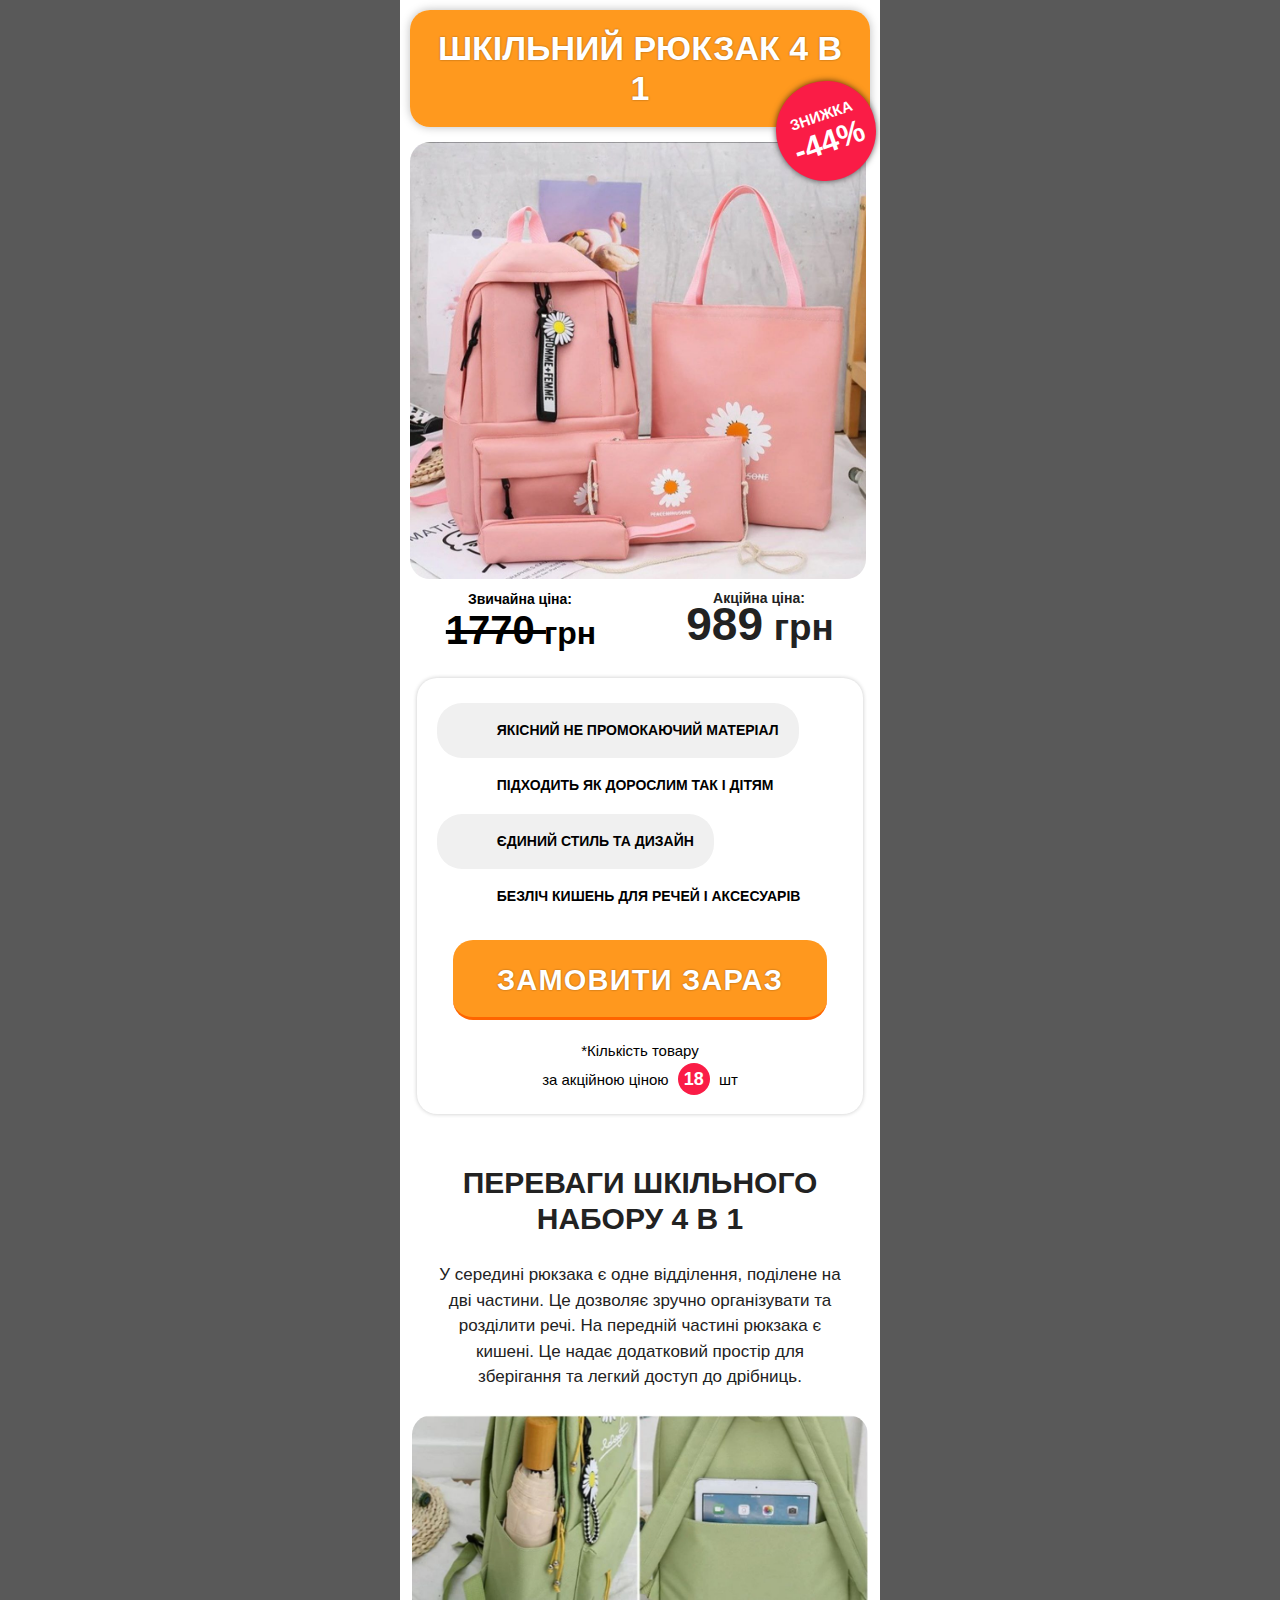
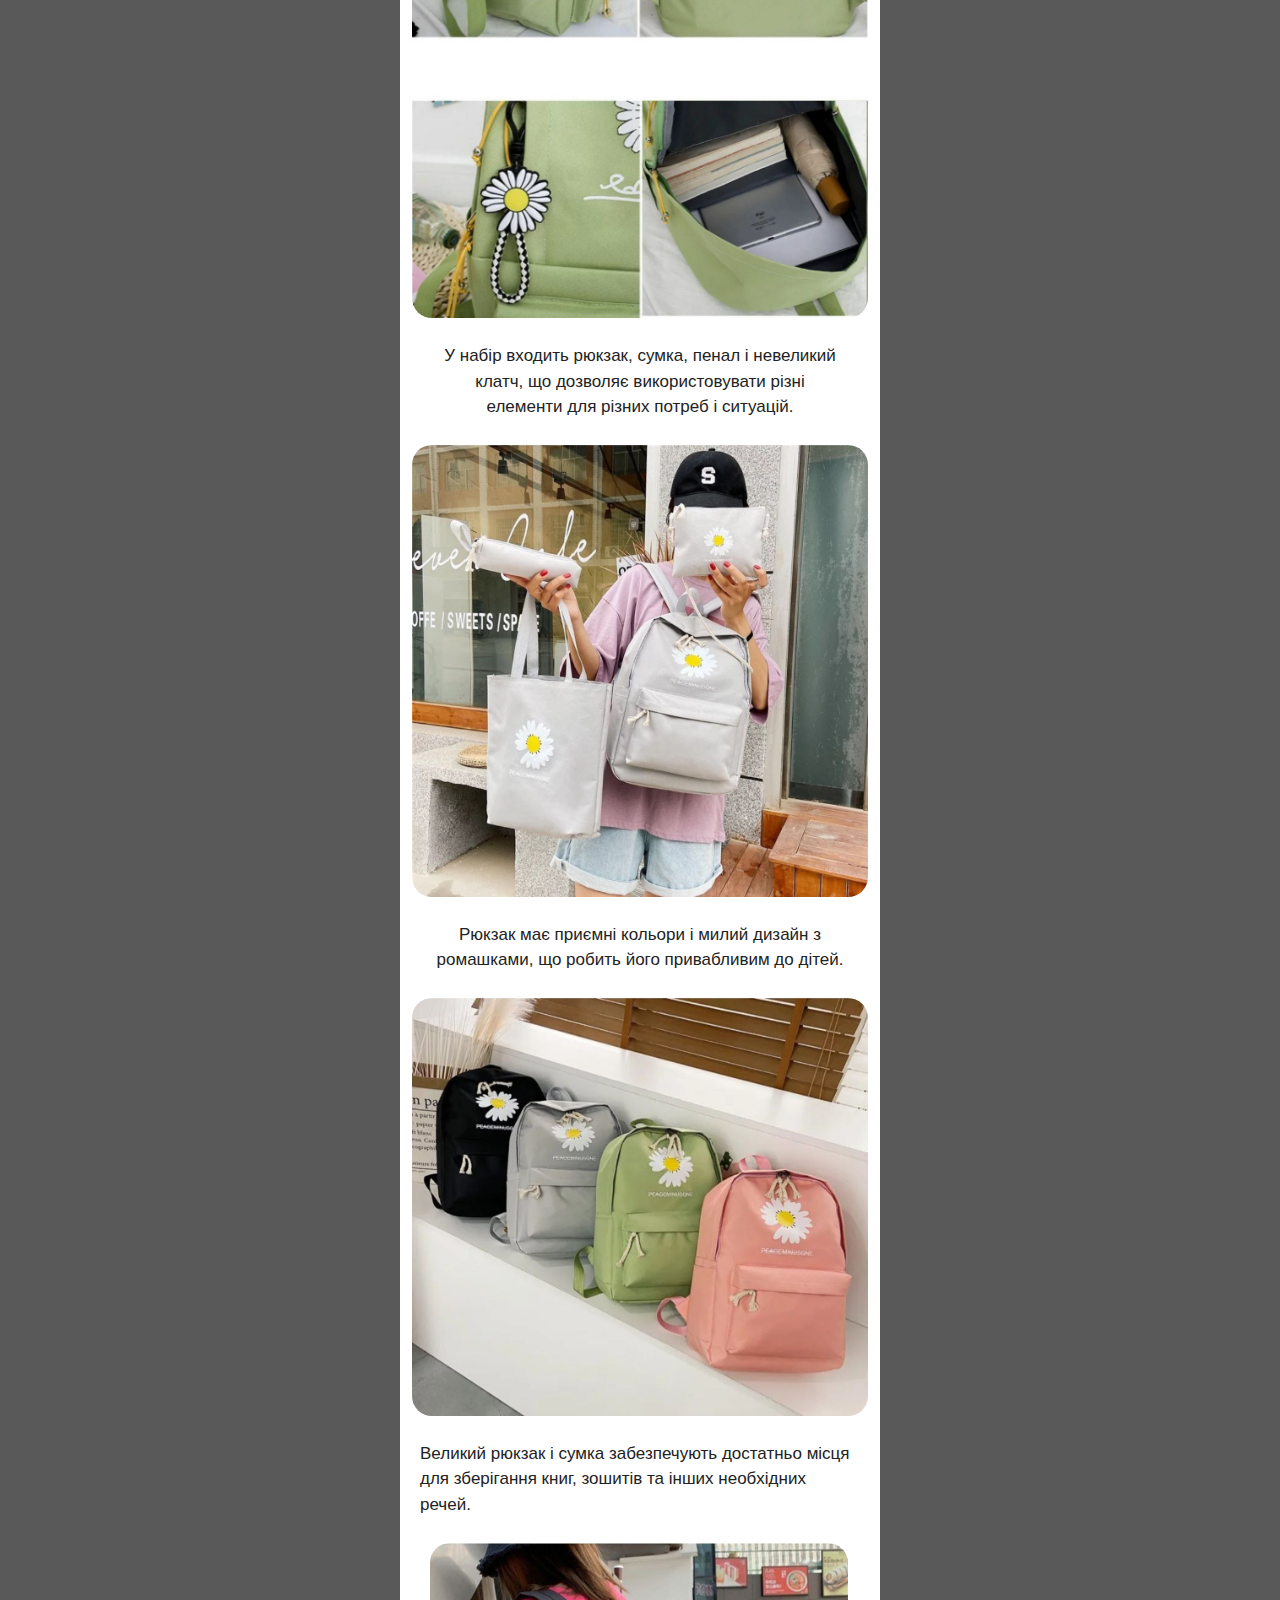
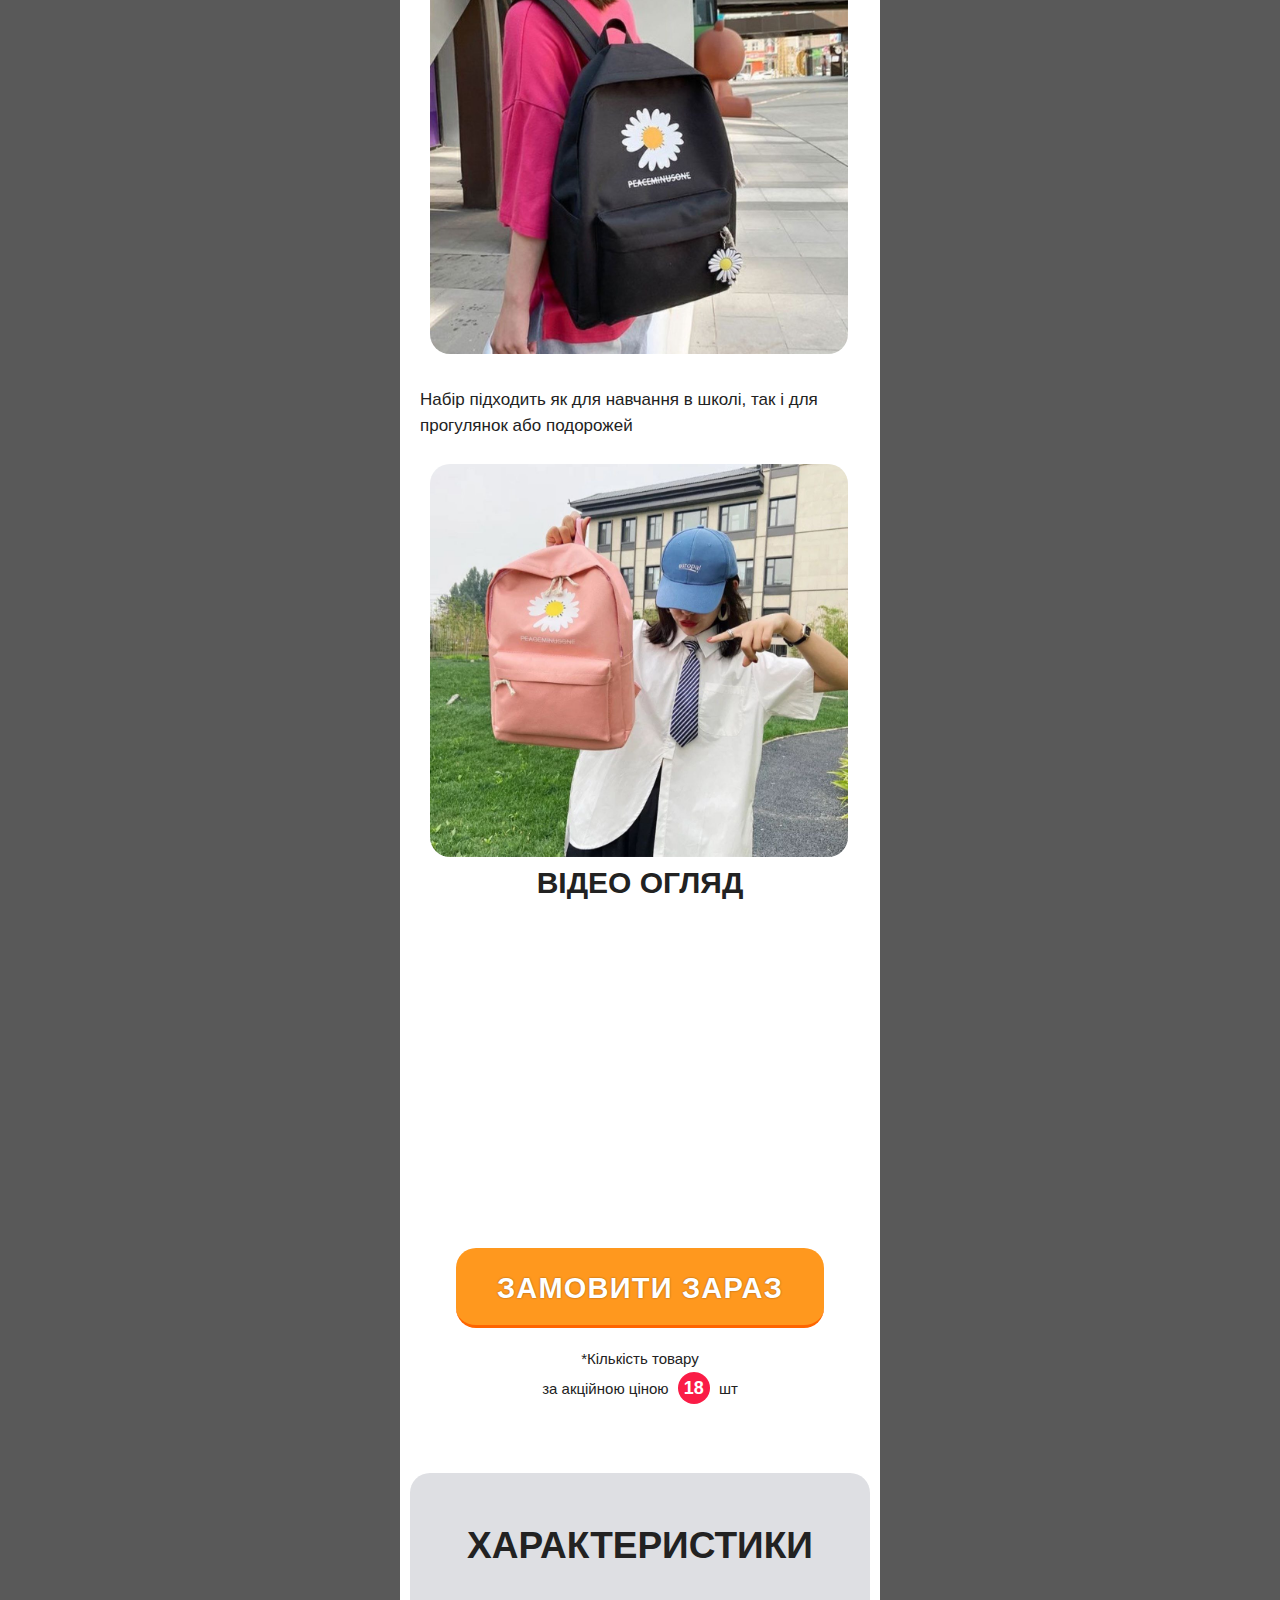
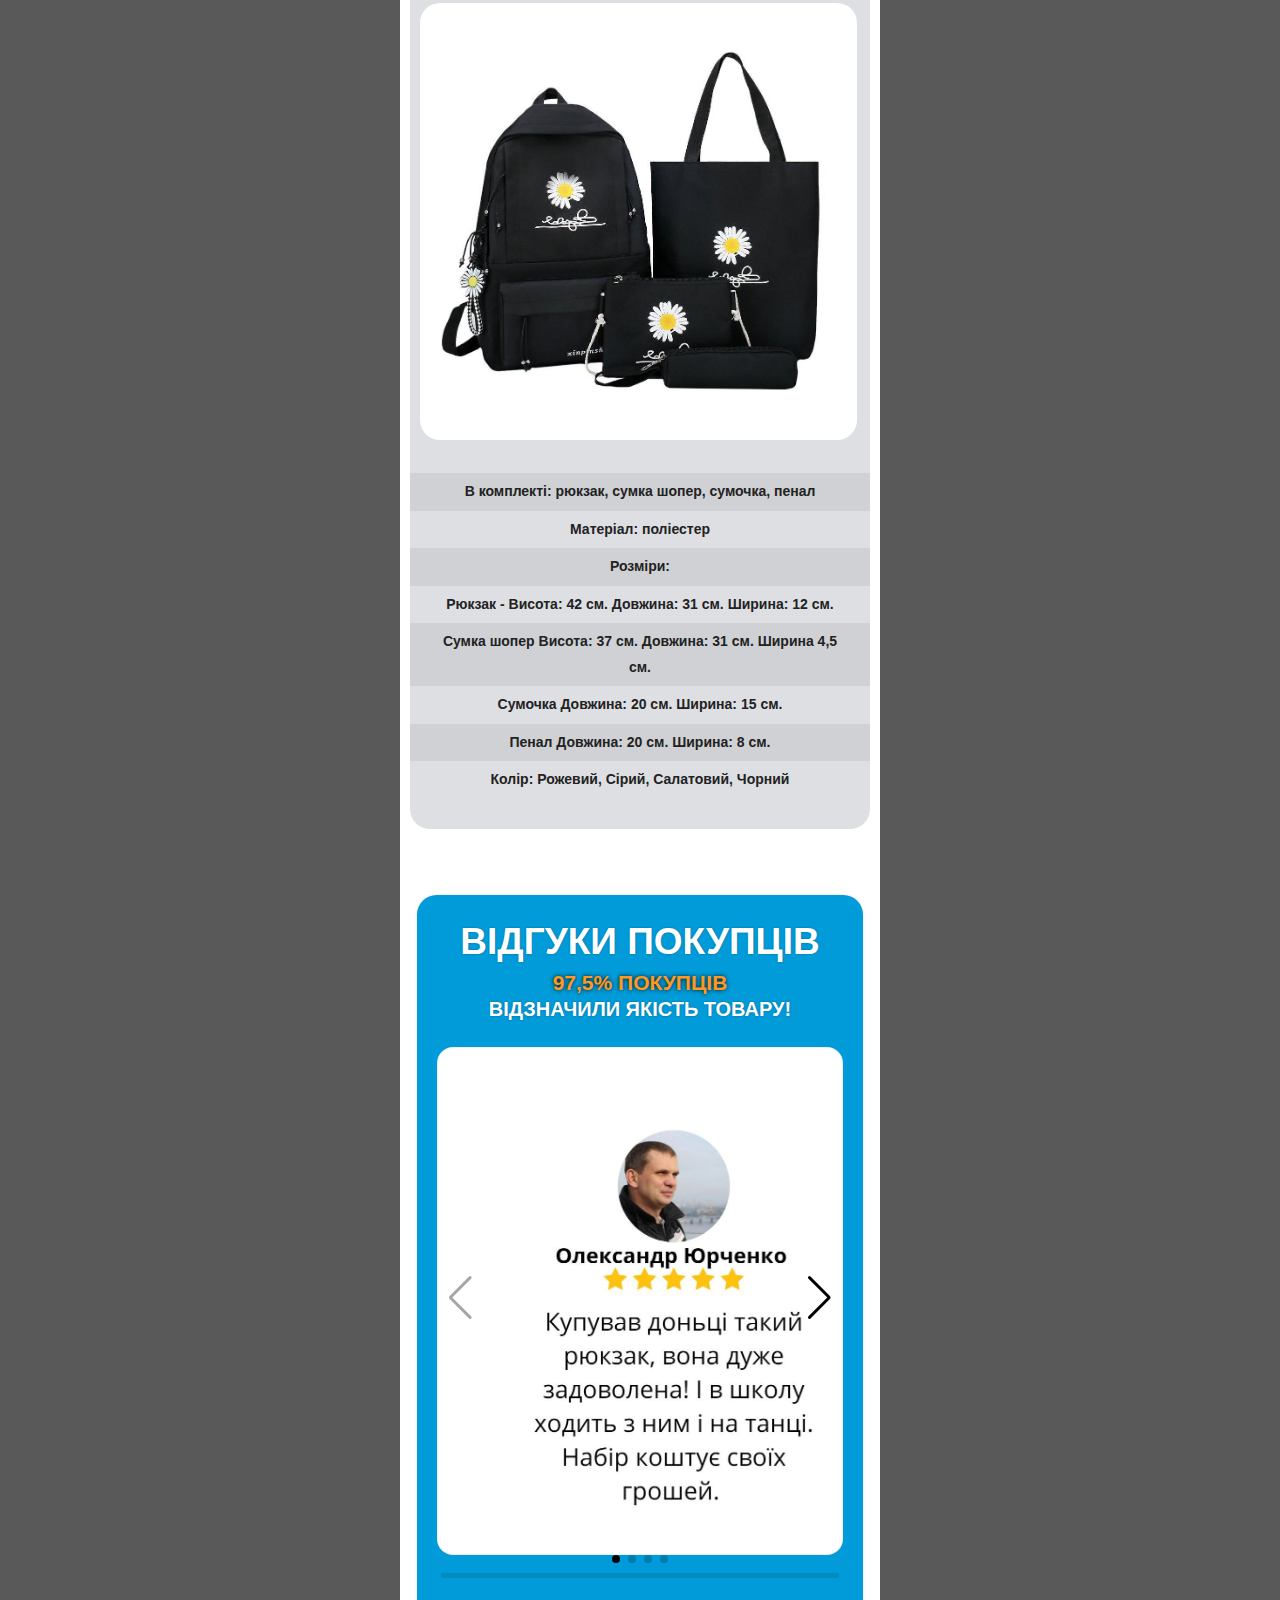
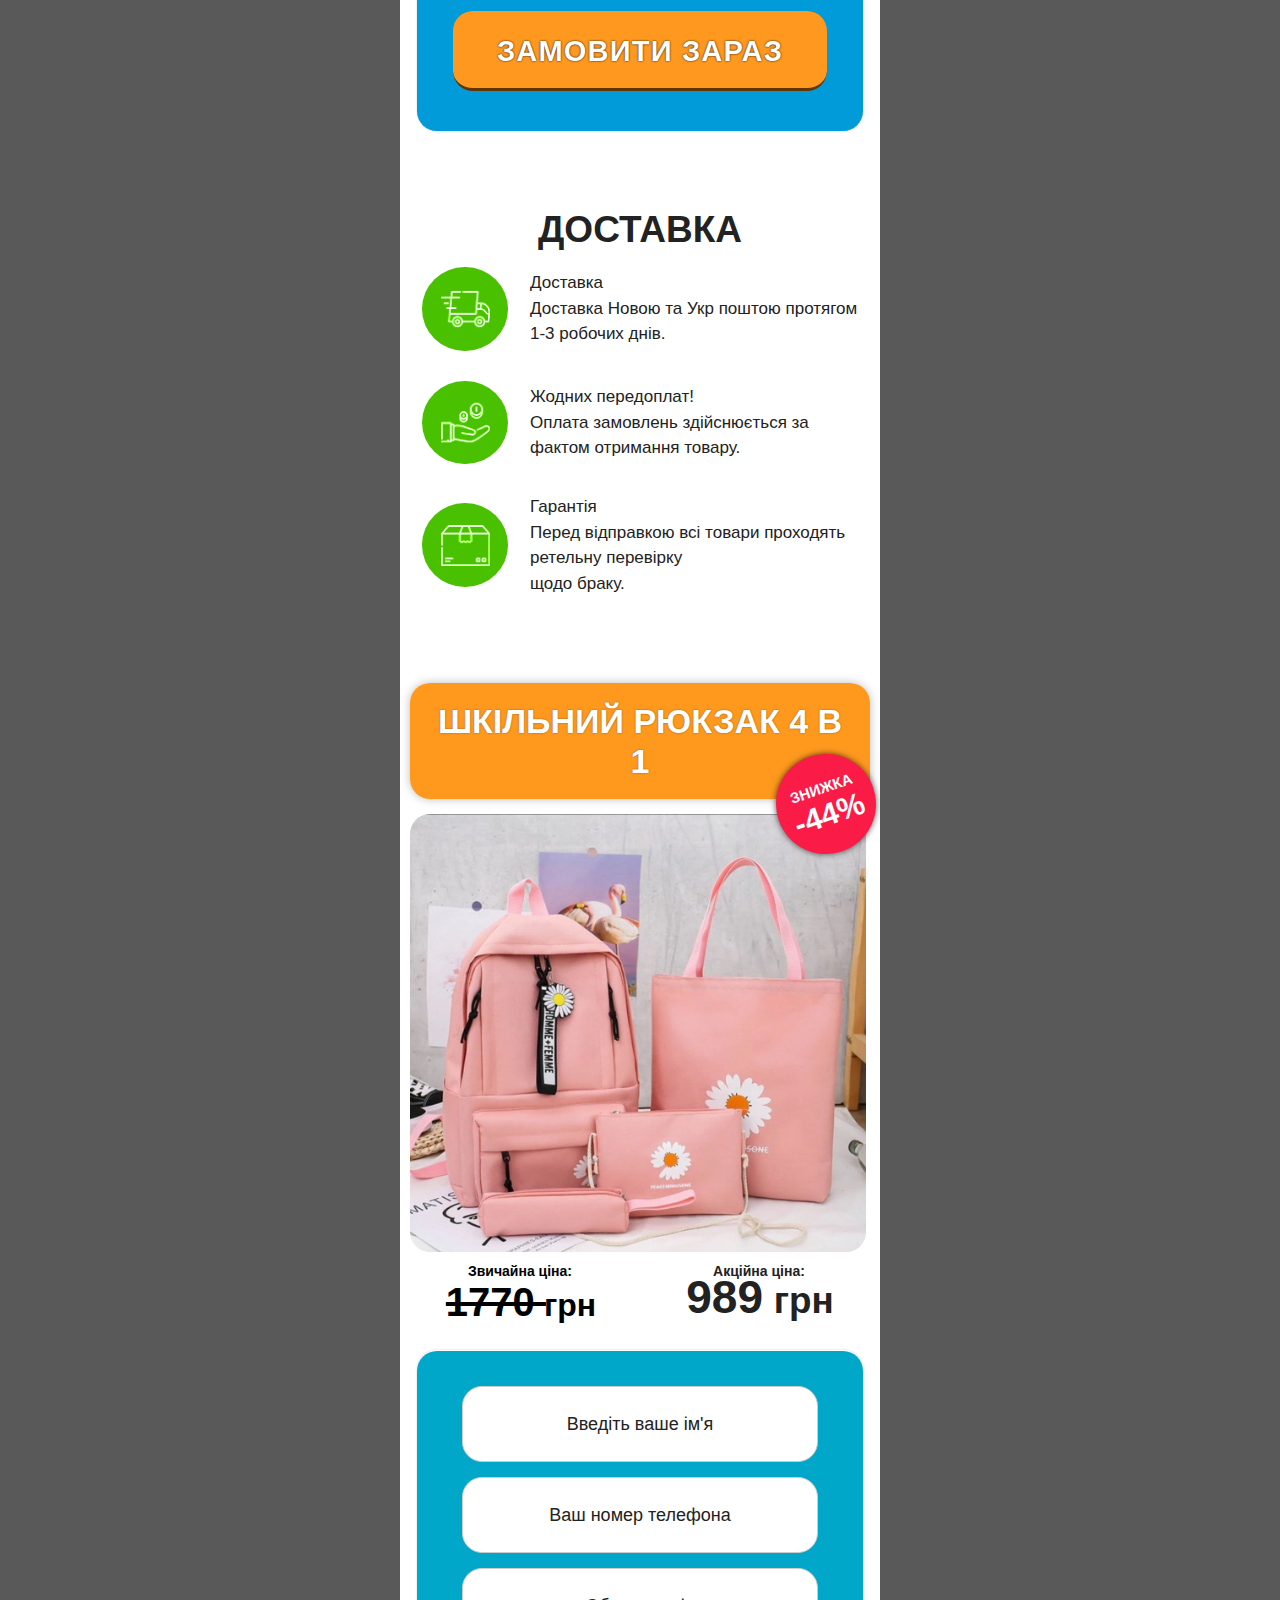
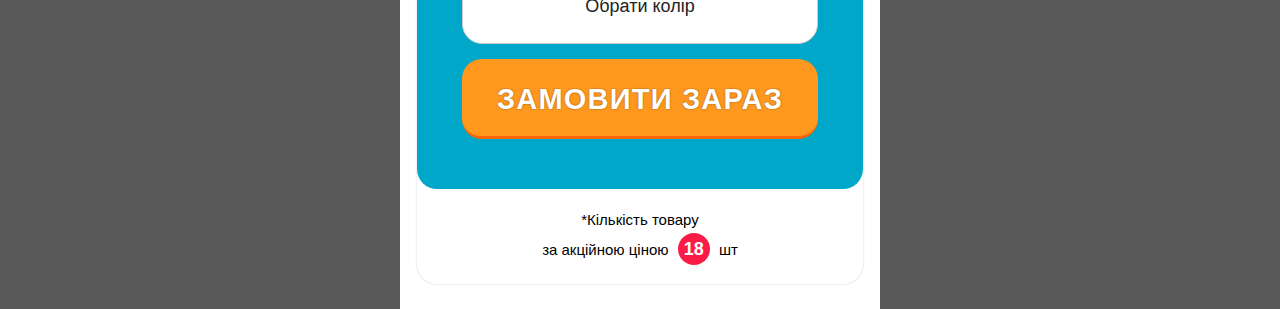
==== commit 4591583f: "Update index.html" ====
--- a/index.html
+++ b/index.html
@@ -247,7 +247,7 @@
 
     
        <p>
-        <iframe width="350" height="315" src="https://www.youtube.com/embed/iCBPj54Pv0M?si=xm2AXhOiUIwV1hjc" title="YouTube video player" frameborder="0" allow="accelerometer; autoplay; clipboard-write; encrypted-media; gyroscope; picture-in-picture; web-share" referrerpolicy="strict-origin-when-cross-origin" allowfullscreen></iframe>
+        <iframe width="350" height="300" src="https://www.youtube.com/embed/iCBPj54Pv0M?si=xm2AXhOiUIwV1hjc" title="YouTube video player" frameborder="0" allow="accelerometer; autoplay; clipboard-write; encrypted-media; gyroscope; picture-in-picture; web-share" referrerpolicy="strict-origin-when-cross-origin" allowfullscreen></iframe>
 </p>
 
    
@@ -281,7 +281,7 @@
     <br>
     <br>
     <h2 class="title">
-     Характеристики
+     <small> Характеристики</small>
     </h2>
      <br>
     <img alt="" src="./рюкзак3_files/2.jpg">
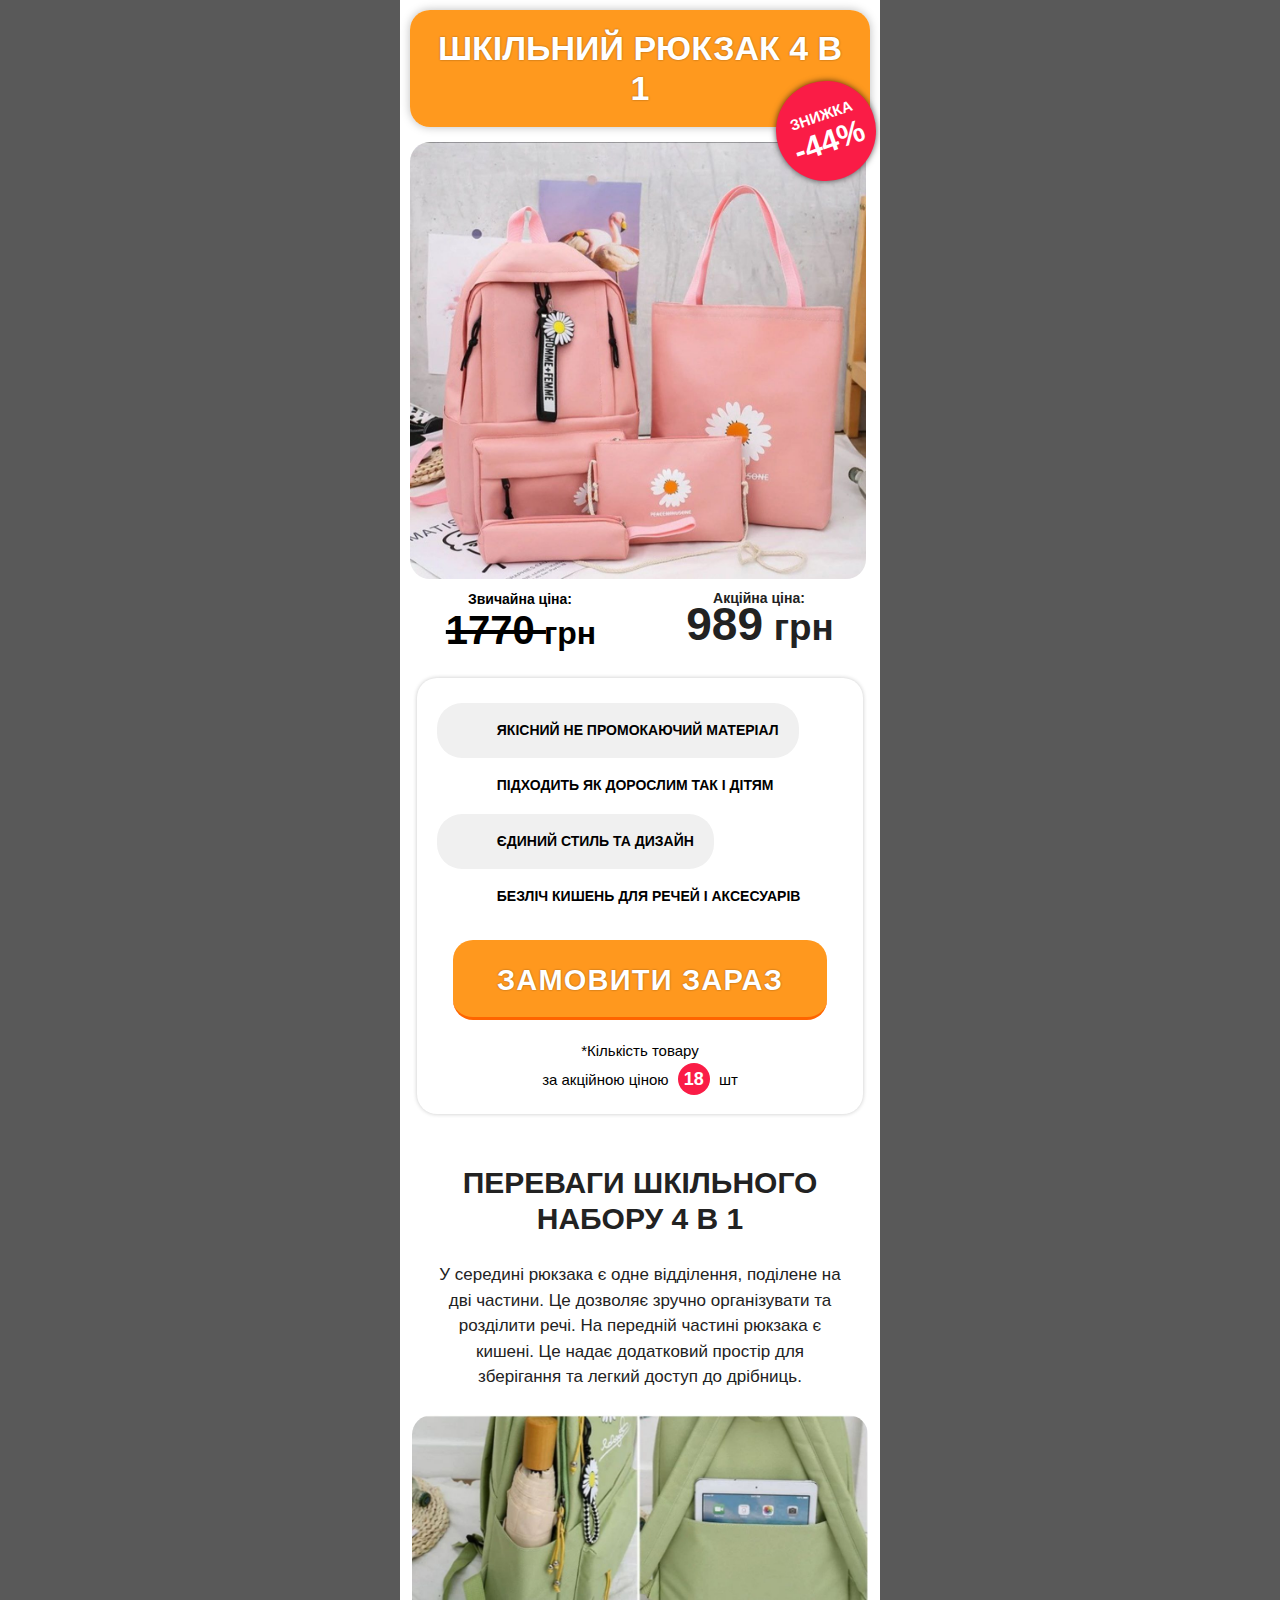
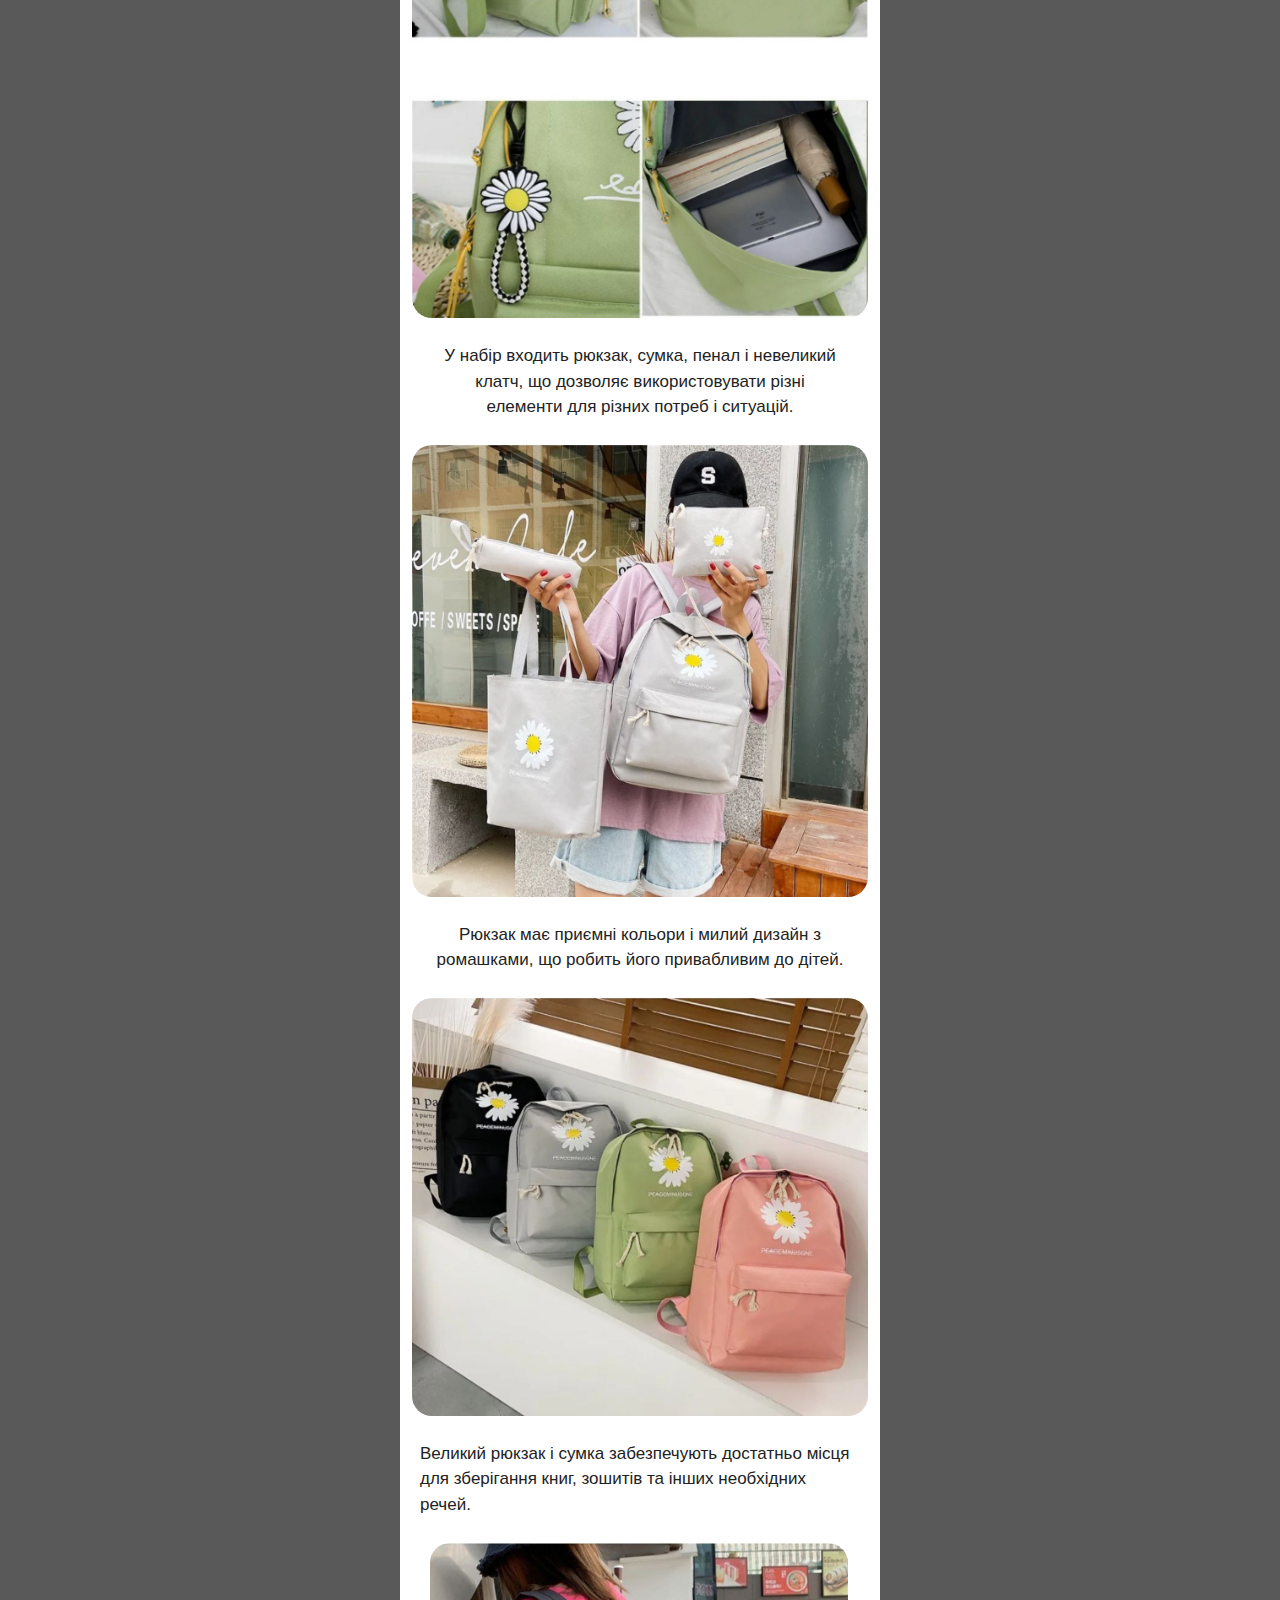
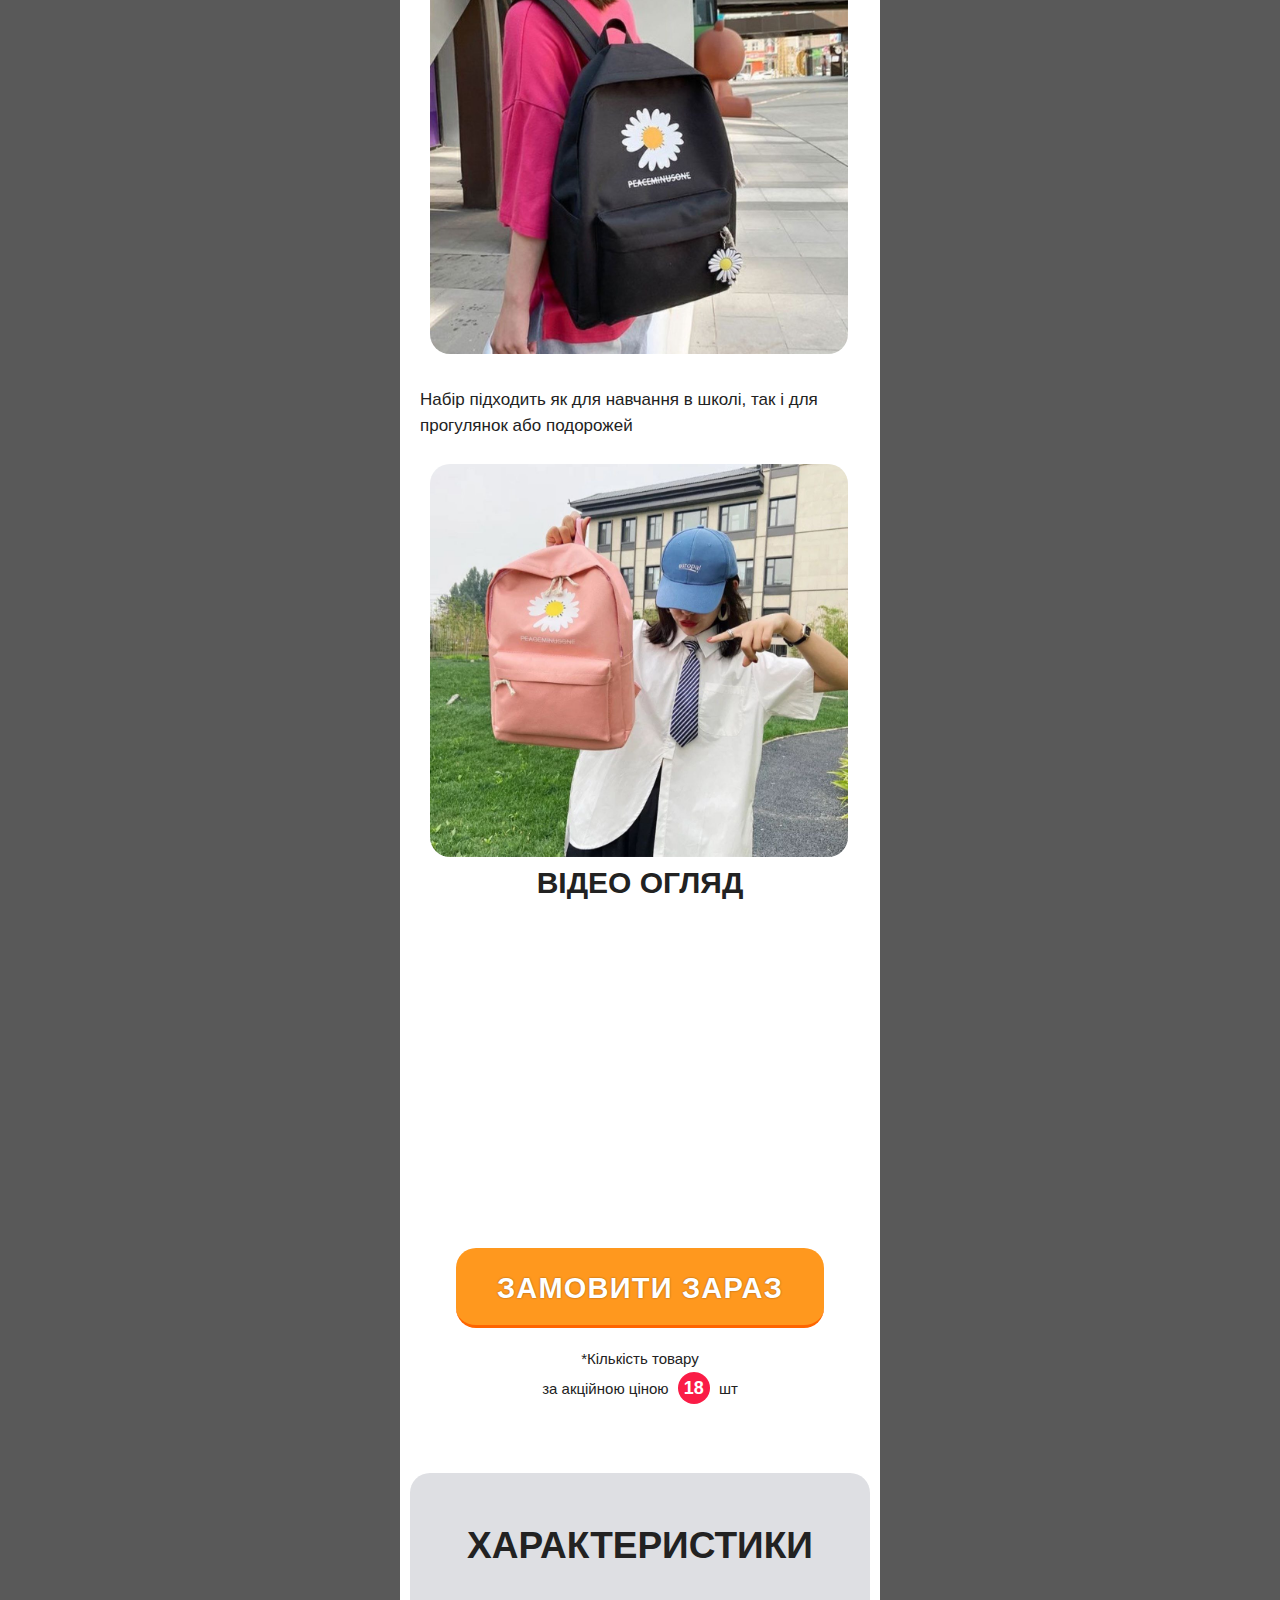
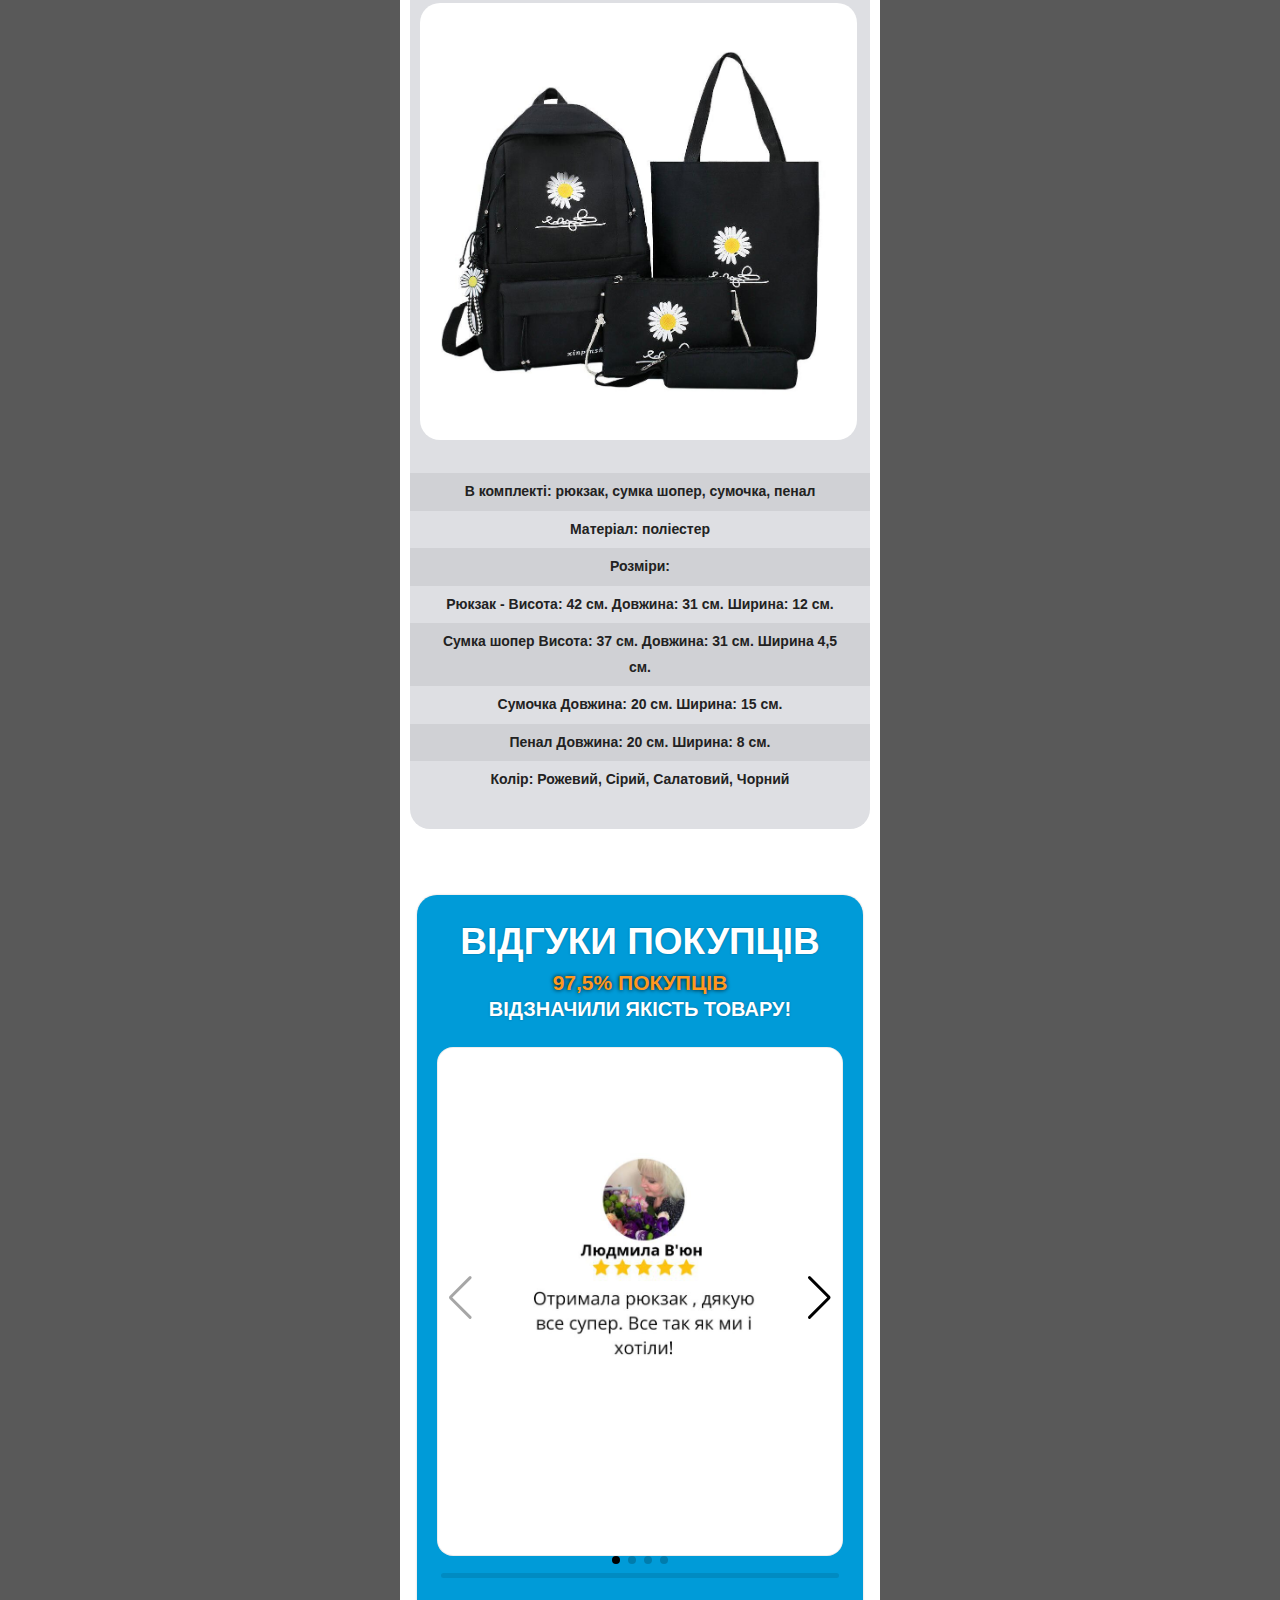
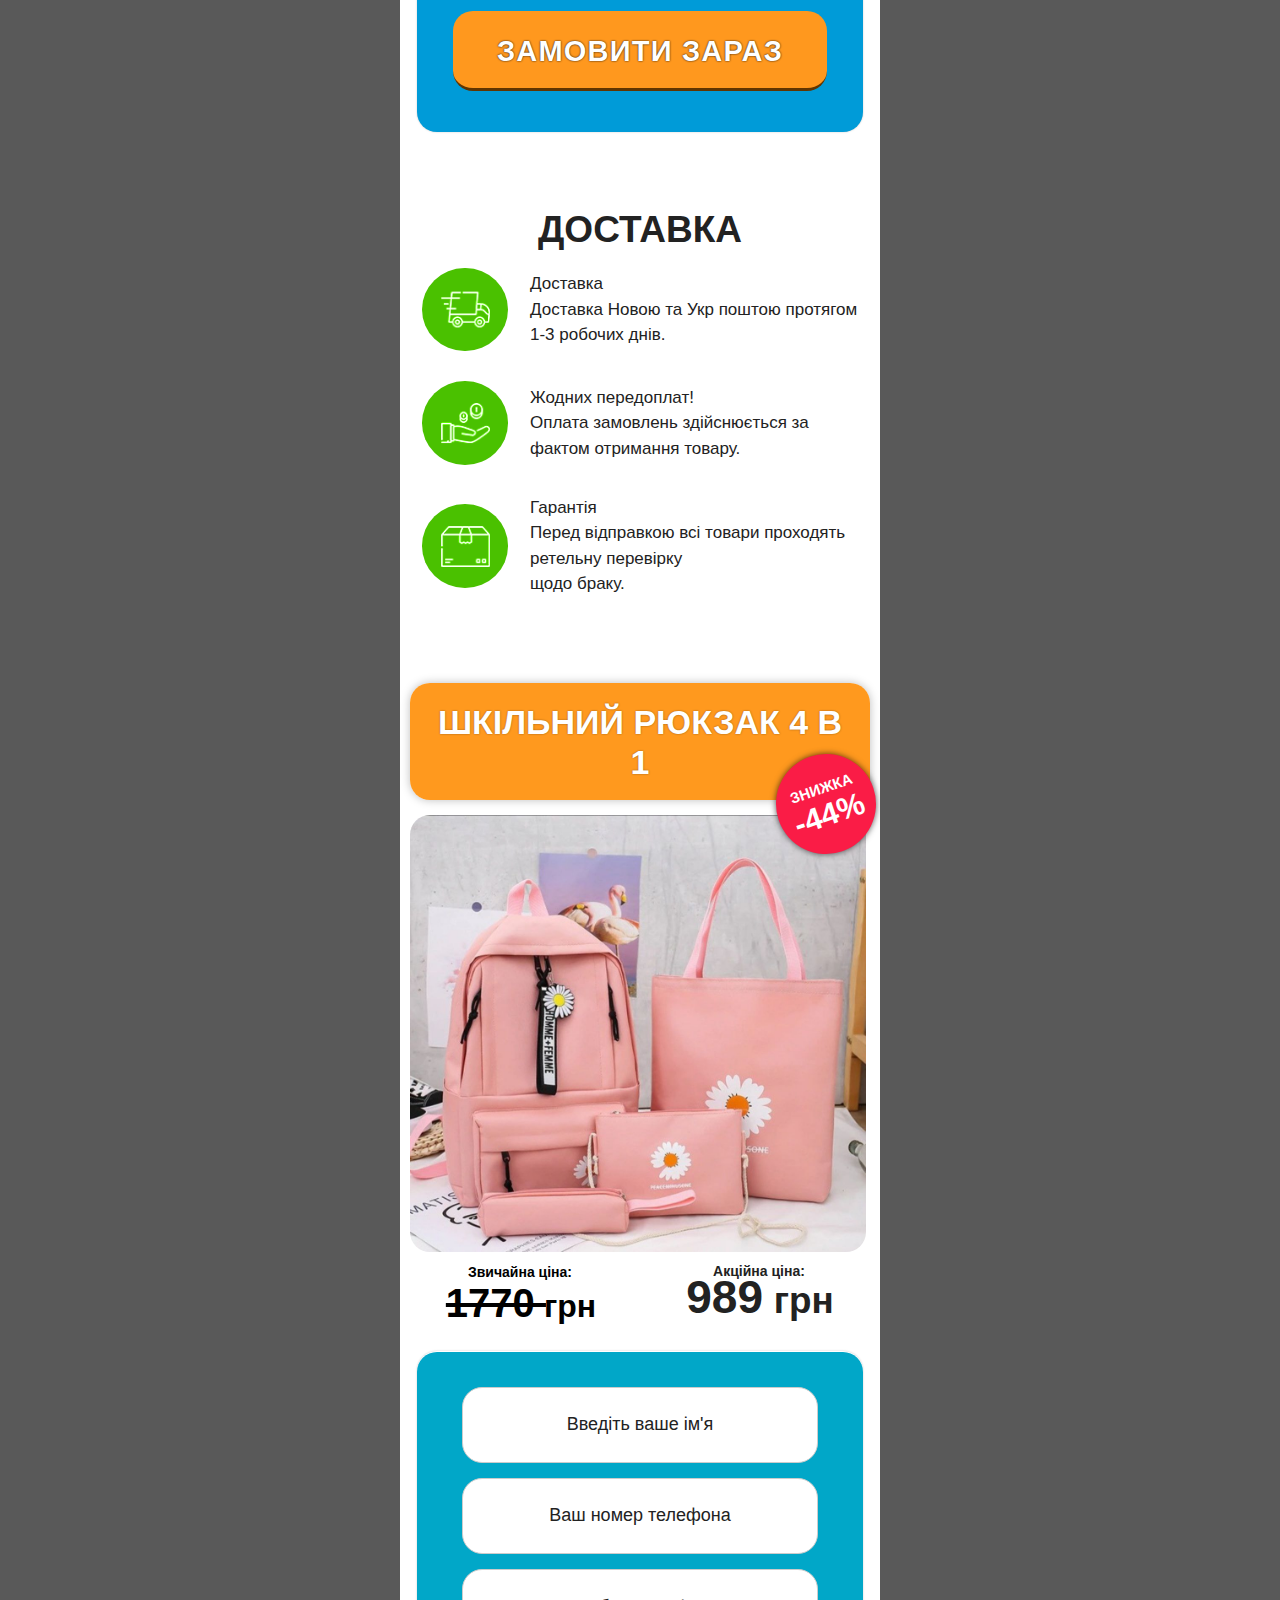
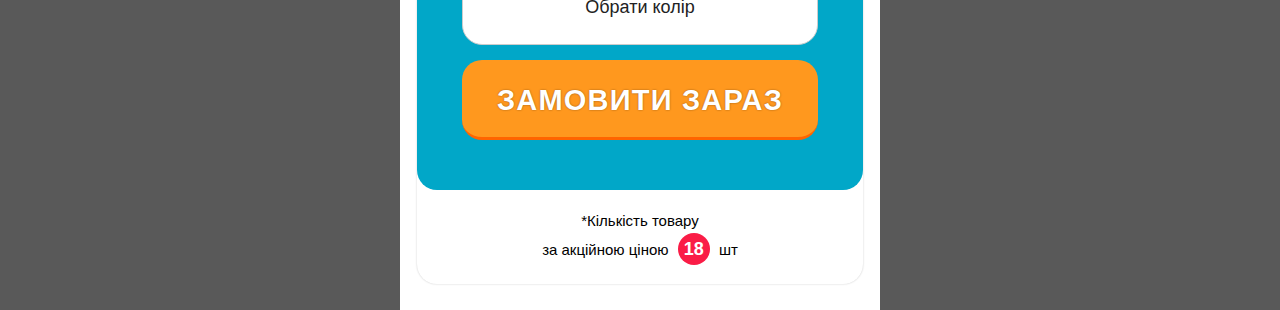
==== commit 60735931: "Update index.html" ====
--- a/index.html
+++ b/index.html
@@ -385,16 +385,16 @@
       <div class="swiper-wrapper" id="swiper-wrapper-84246d610d21a7102c" aria-live="polite" style="transform: translate3d(0px, 0px, 0px);">
        <!-- Slides -->
        <div class="swiper-slide rev_item swiper-slide-active" role="group" aria-label="1 / 1" style="width: 406px;" >
-        <img alt="" src="./рюкзак3_files/111.jpg">
+        <img alt="" src="./рюкзак3_files/222.jpg">
        </div>
        <div class="swiper-slide rev_item swiper-slide-next" role="group" aria-label="1 / 1" style="width: 480px;">
-        <img alt="" src="./рюкзак3_files/1111.jpg">
+        <img alt="" src="./рюкзак3_files/333.jpg">
        </div>
        <div class="swiper-slide rev_item swiper-slide-next" role="group" aria-label="1 / 1" style="width: 406px;">
-        <img alt="" src="./рюкзак3_files/222.jpg">
+        <img alt="" src="./рюкзак3_files/444.jpg">
        </div>
        <div class="swiper-slide rev_item swiper-slide-next" role="group" aria-label="1 / 1" style="width: 406px;">
-        <img alt="" src="./рюкзак3_files/2222.jpg">
+        <img alt="" src="./рюкзак3_files/555.jpg">
        </div>
       </div>
       <!-- If we need pagination -->
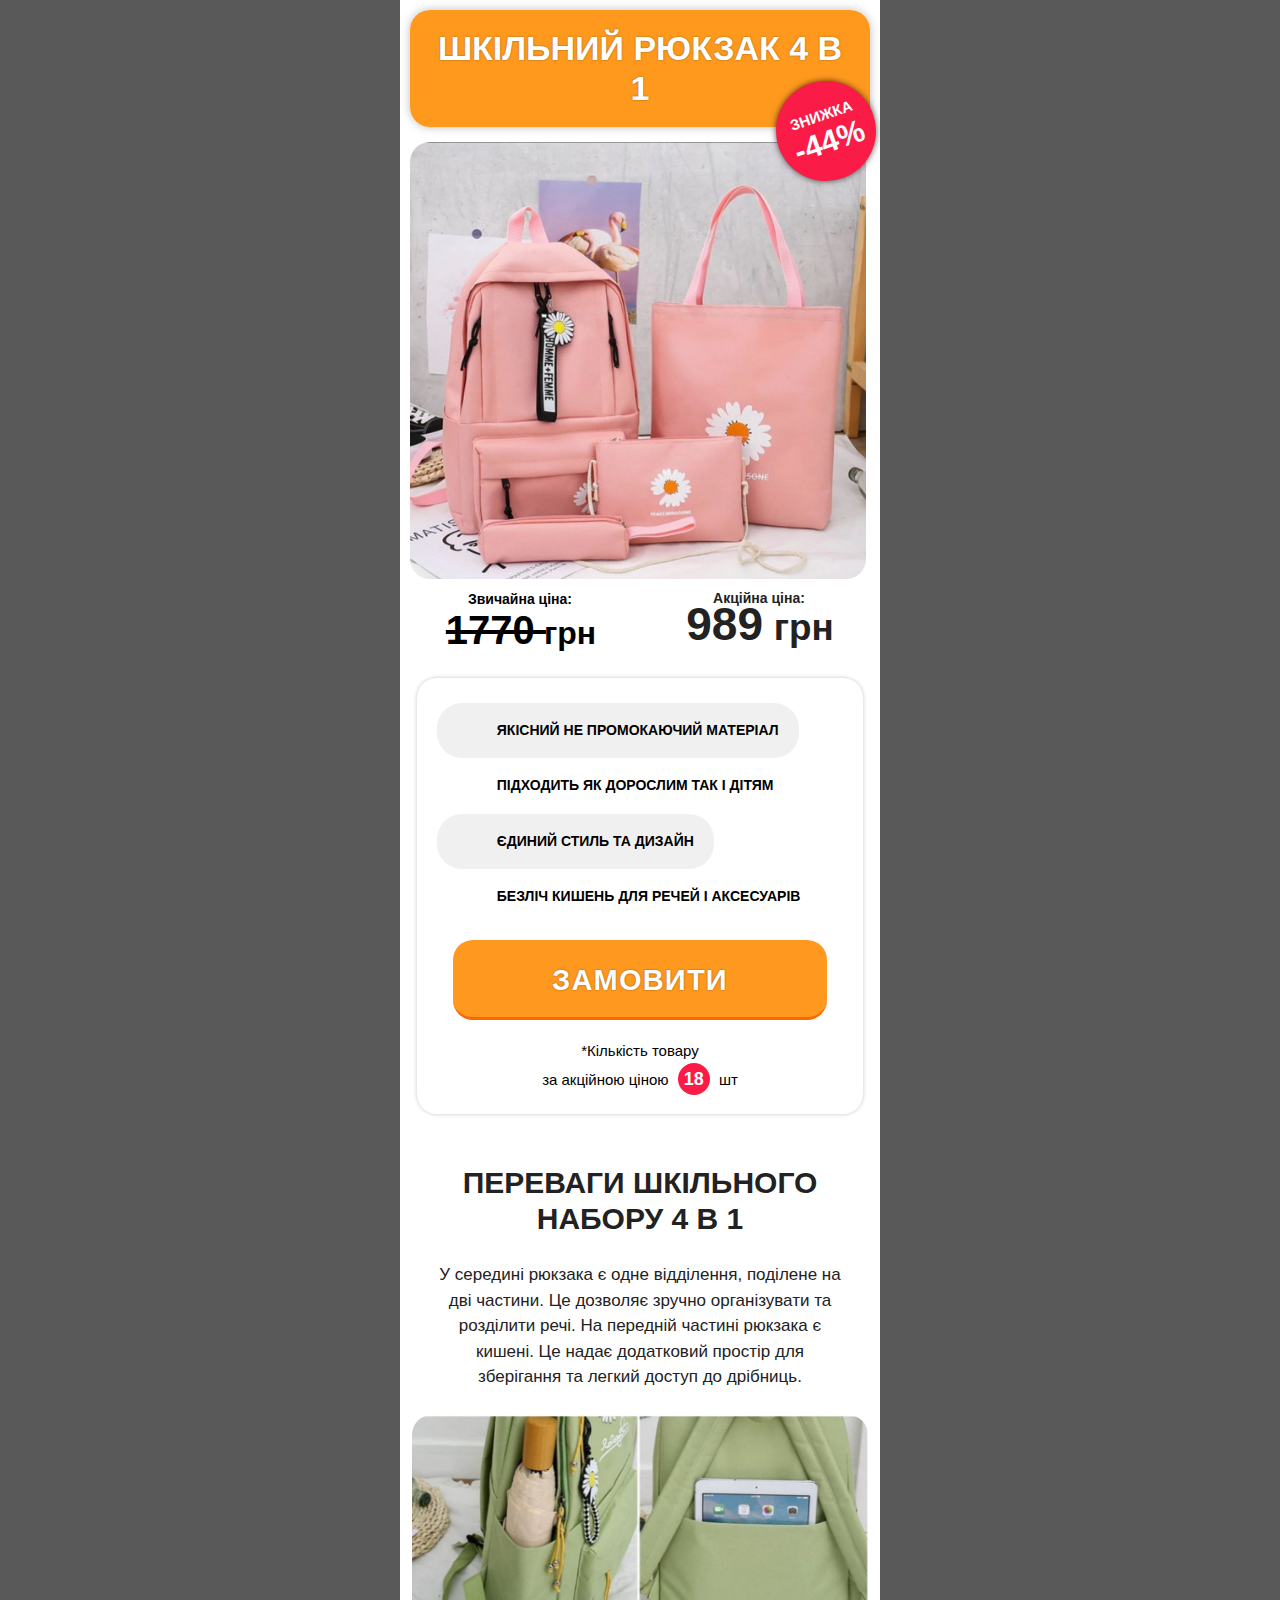
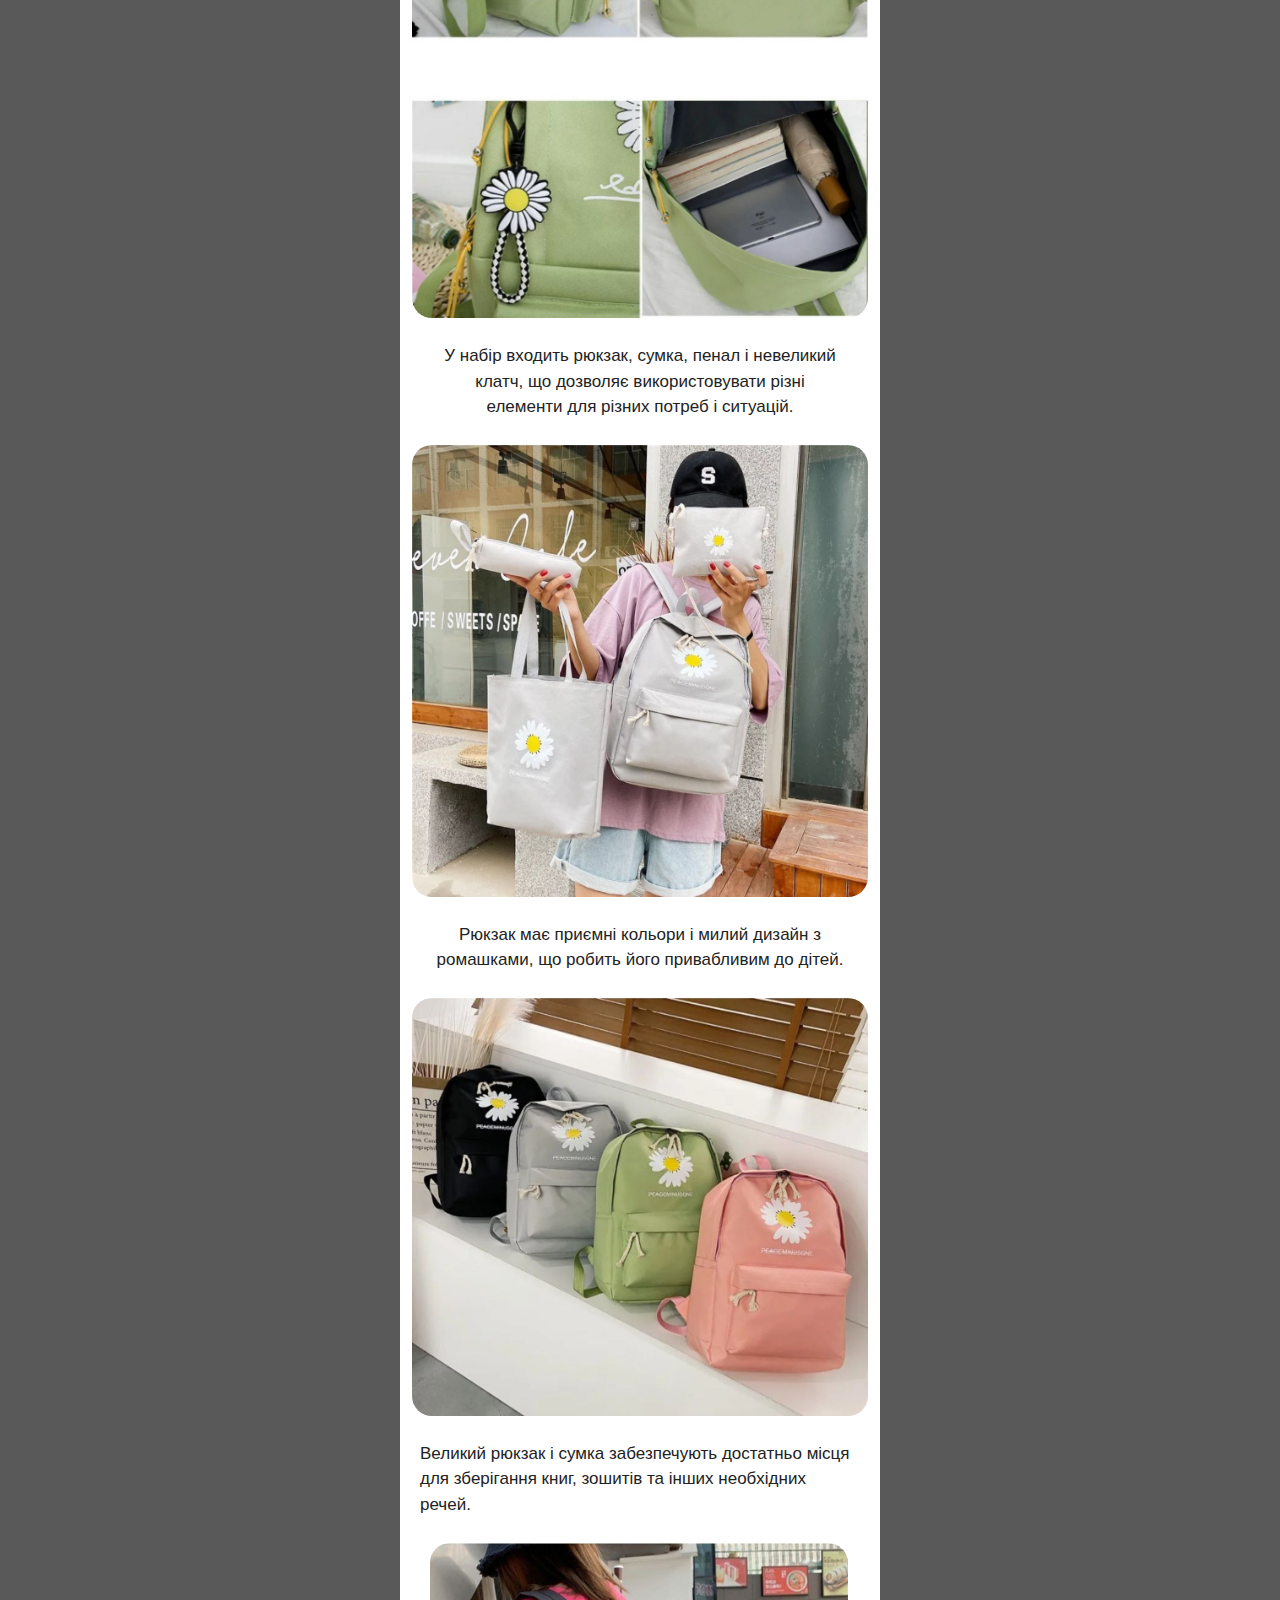
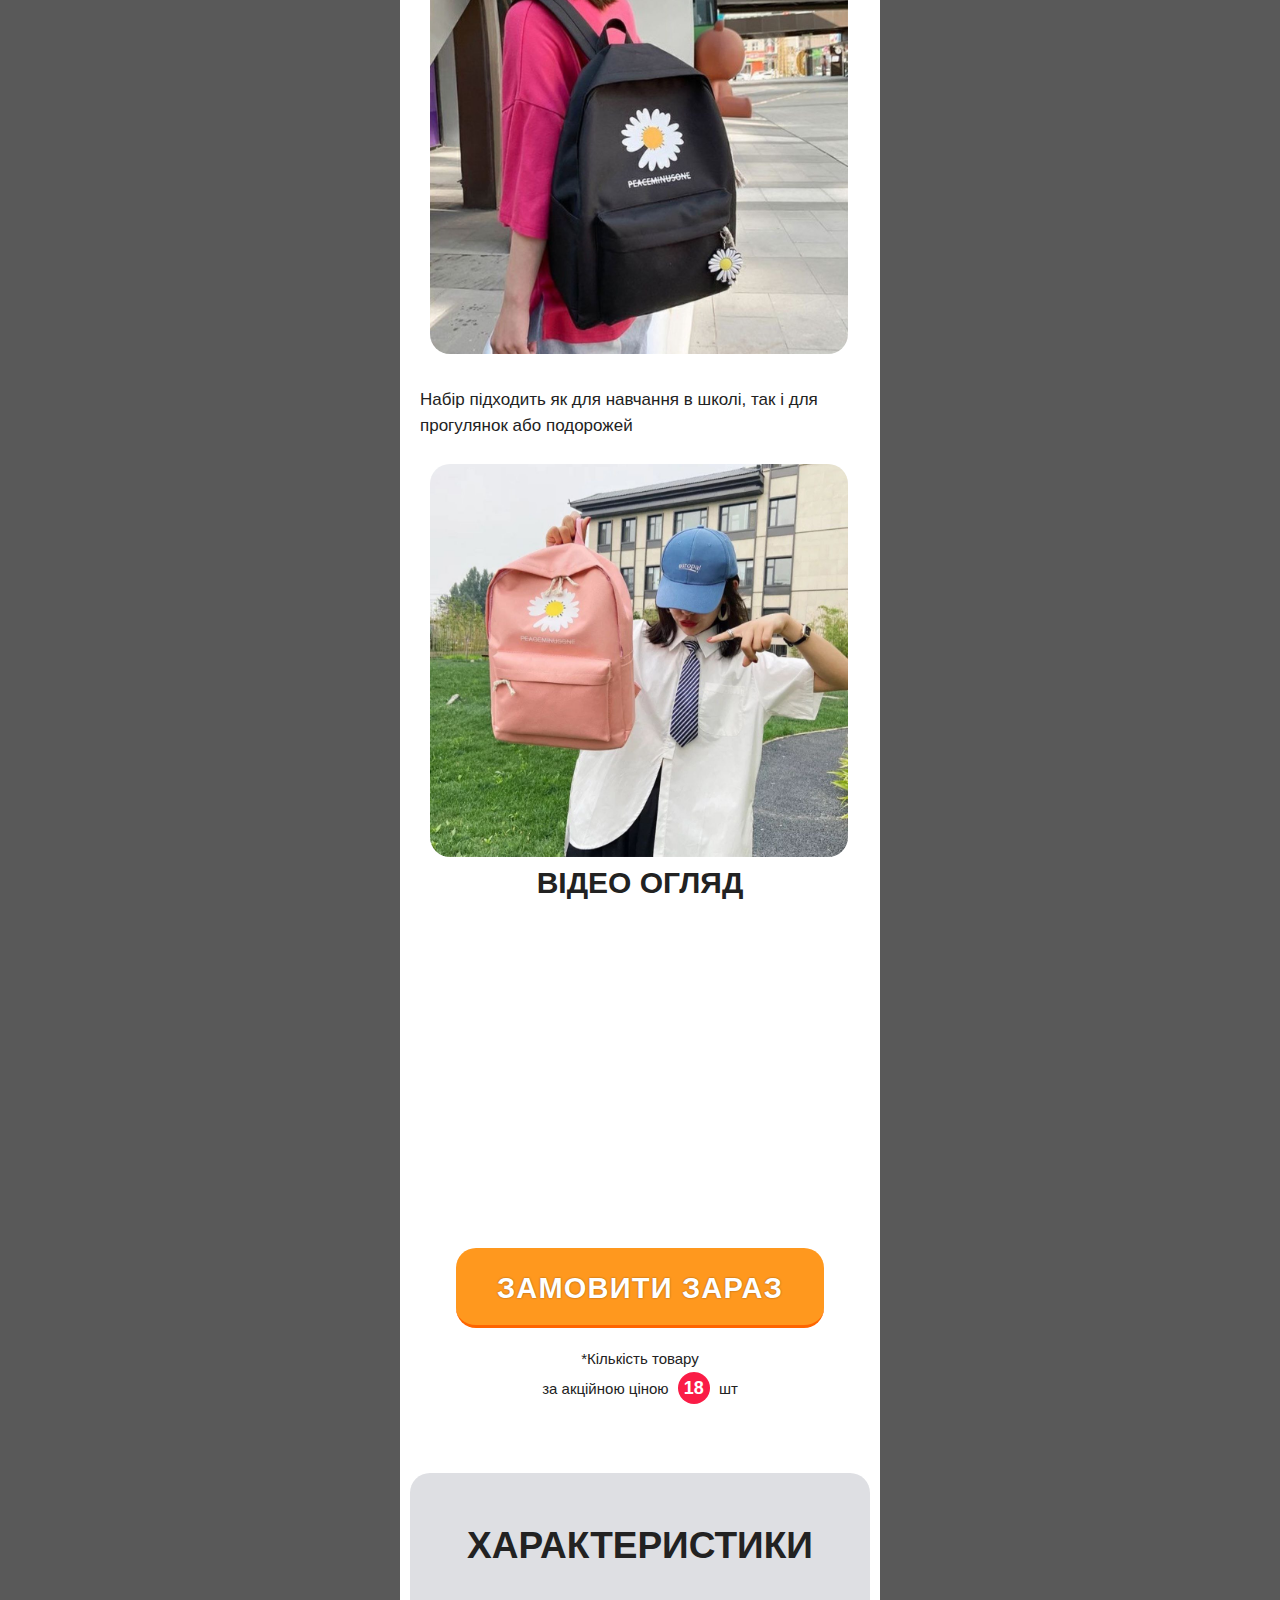
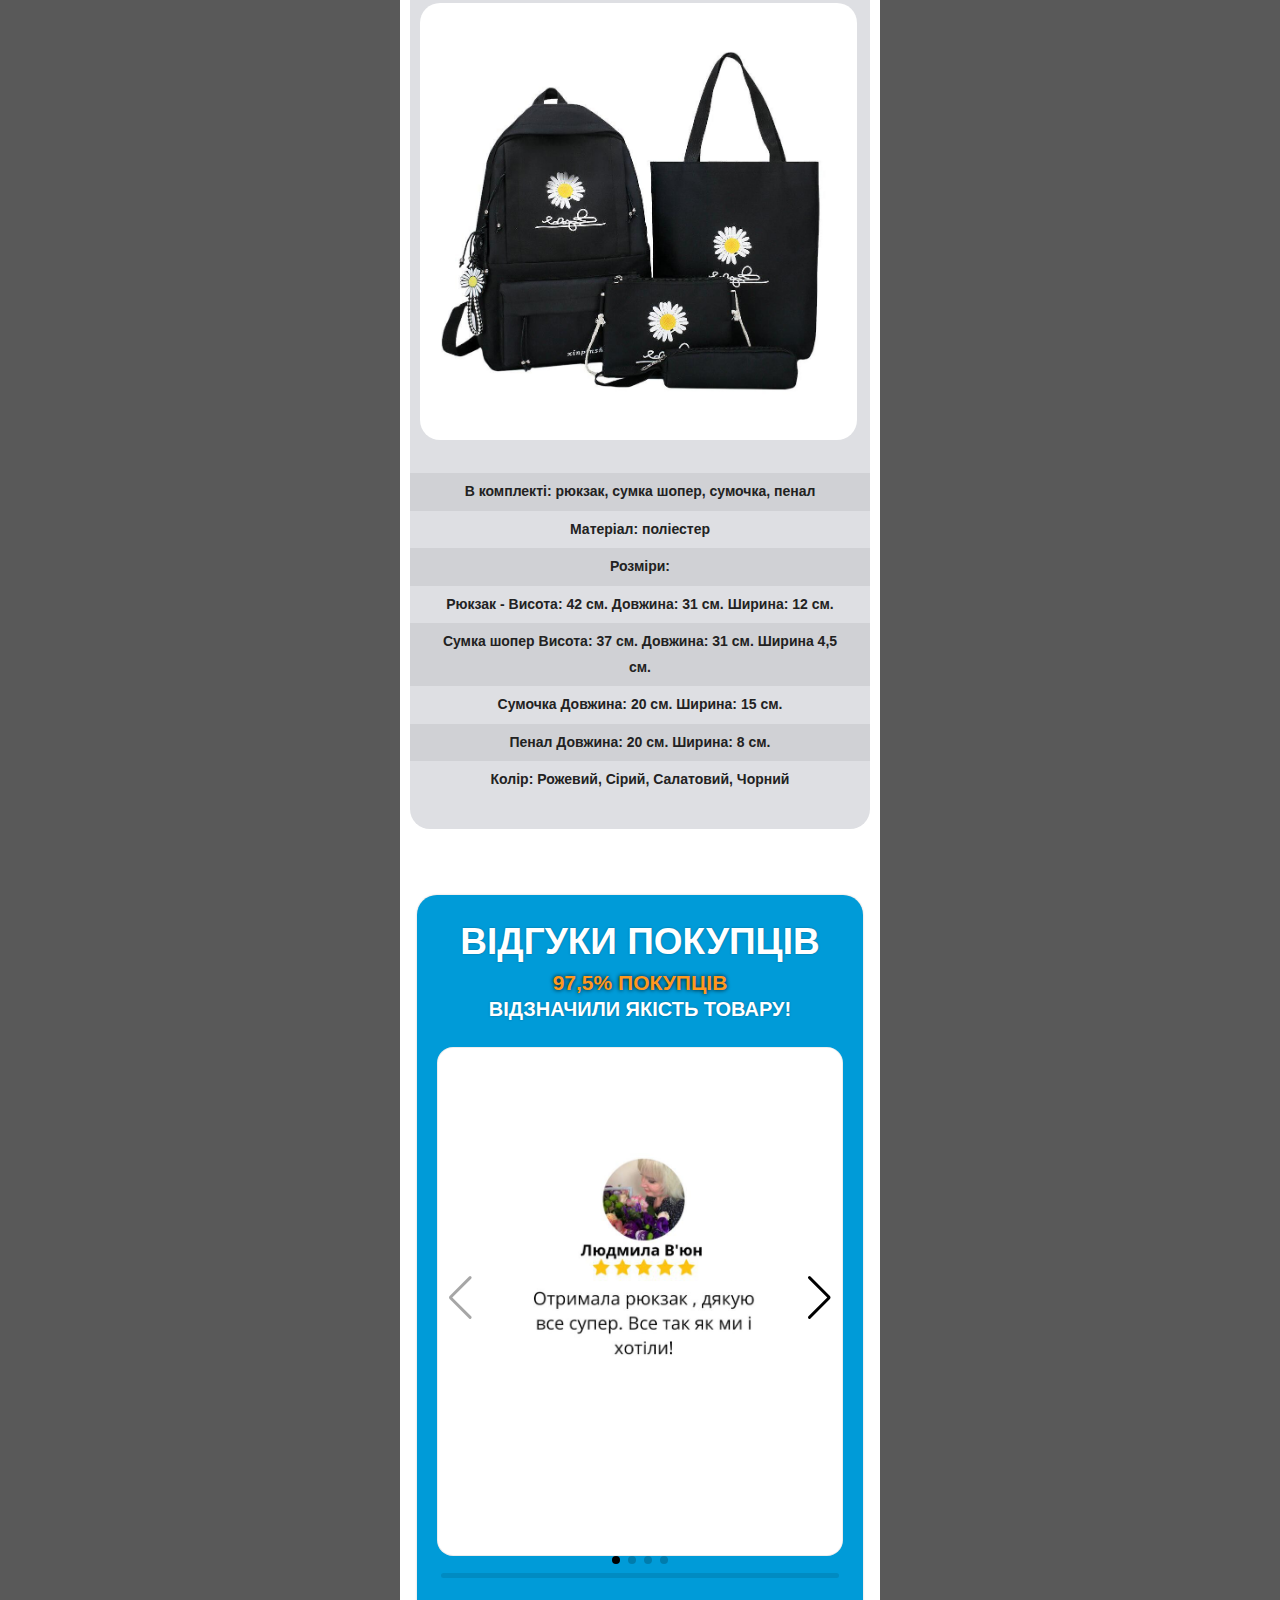
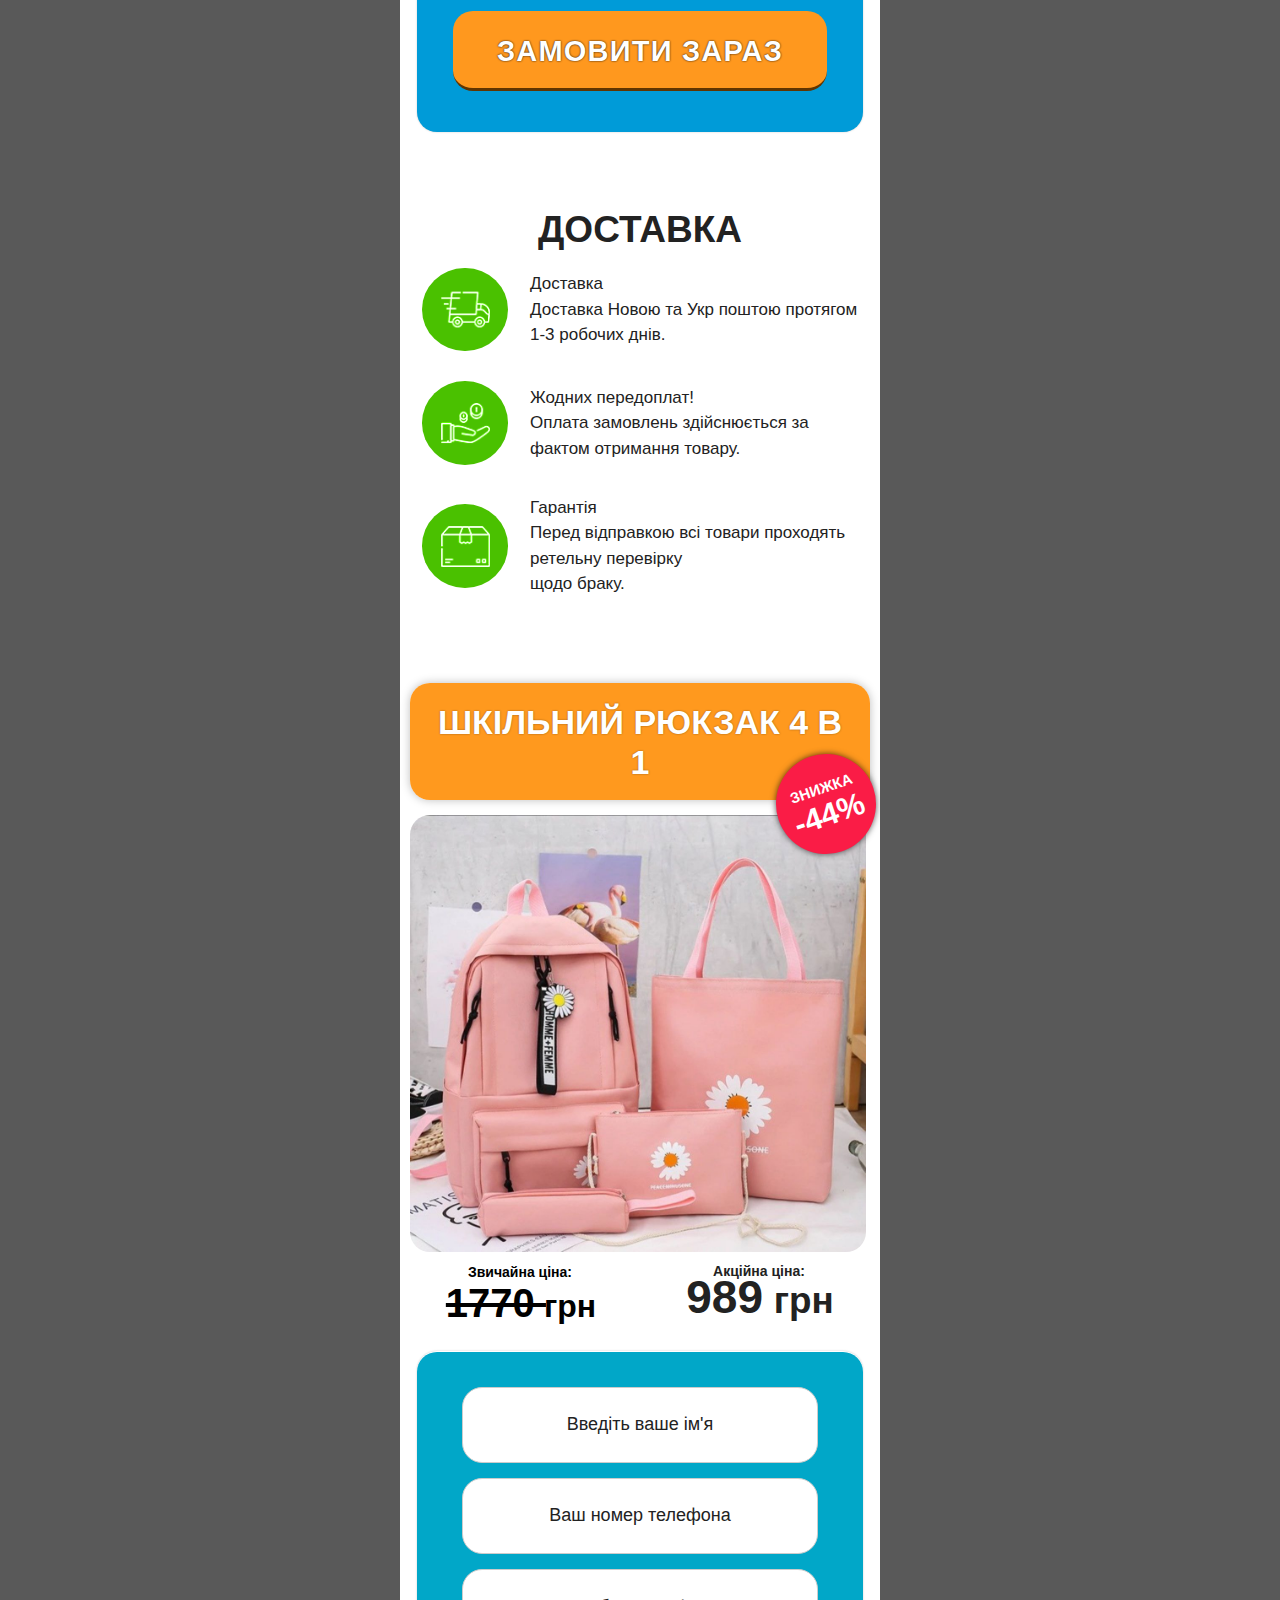
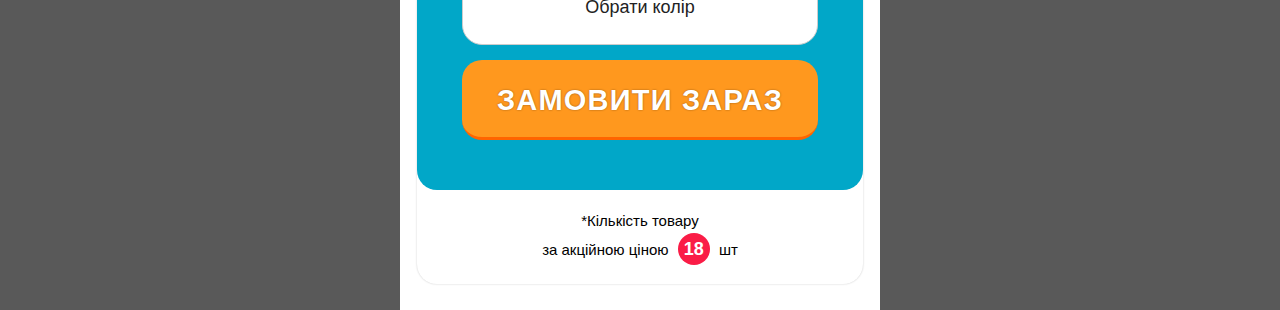
==== commit 0eb692dd: "Update index.html" ====
--- a/index.html
+++ b/index.html
@@ -185,7 +185,7 @@
         
      <div class="btn-block">
       <a class="button-m" href="#order_form">
-       замовити зараз
+       замовити 
       </a>
      </div>
     <div class="prod_count">
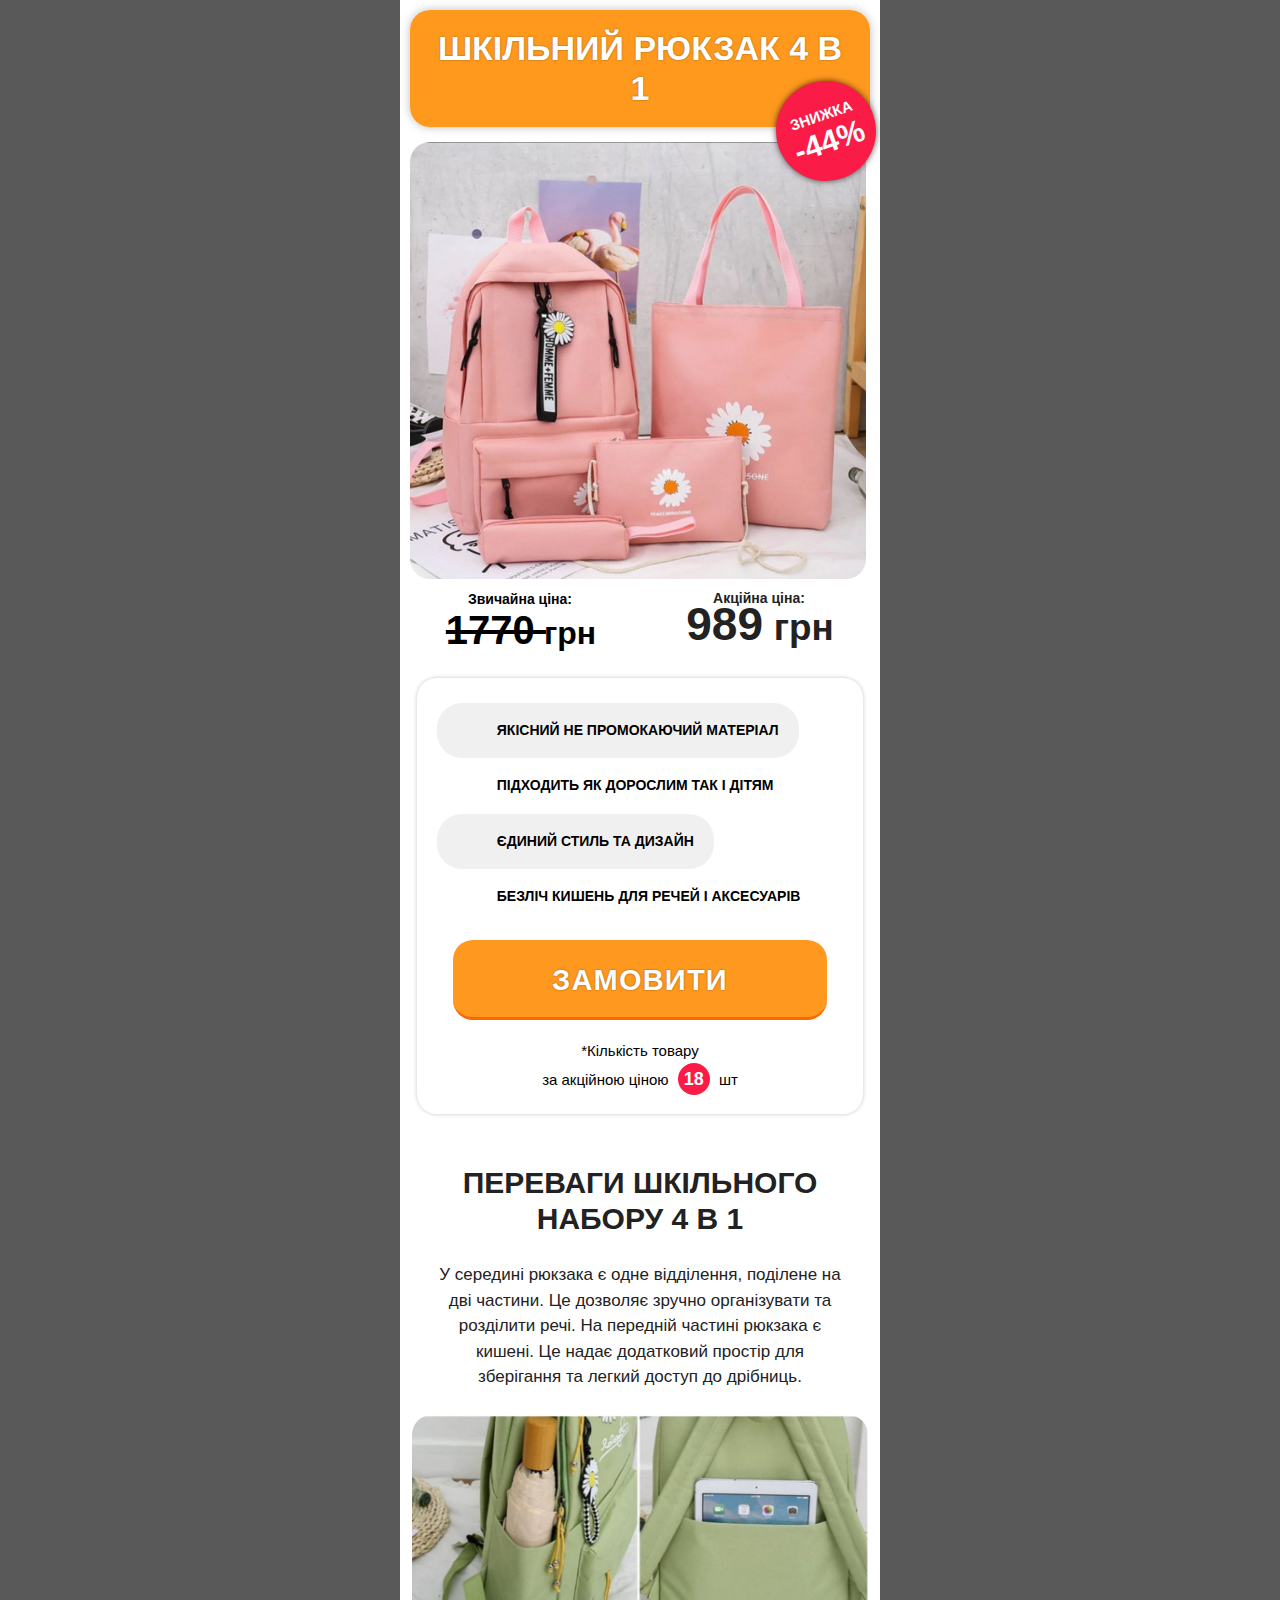
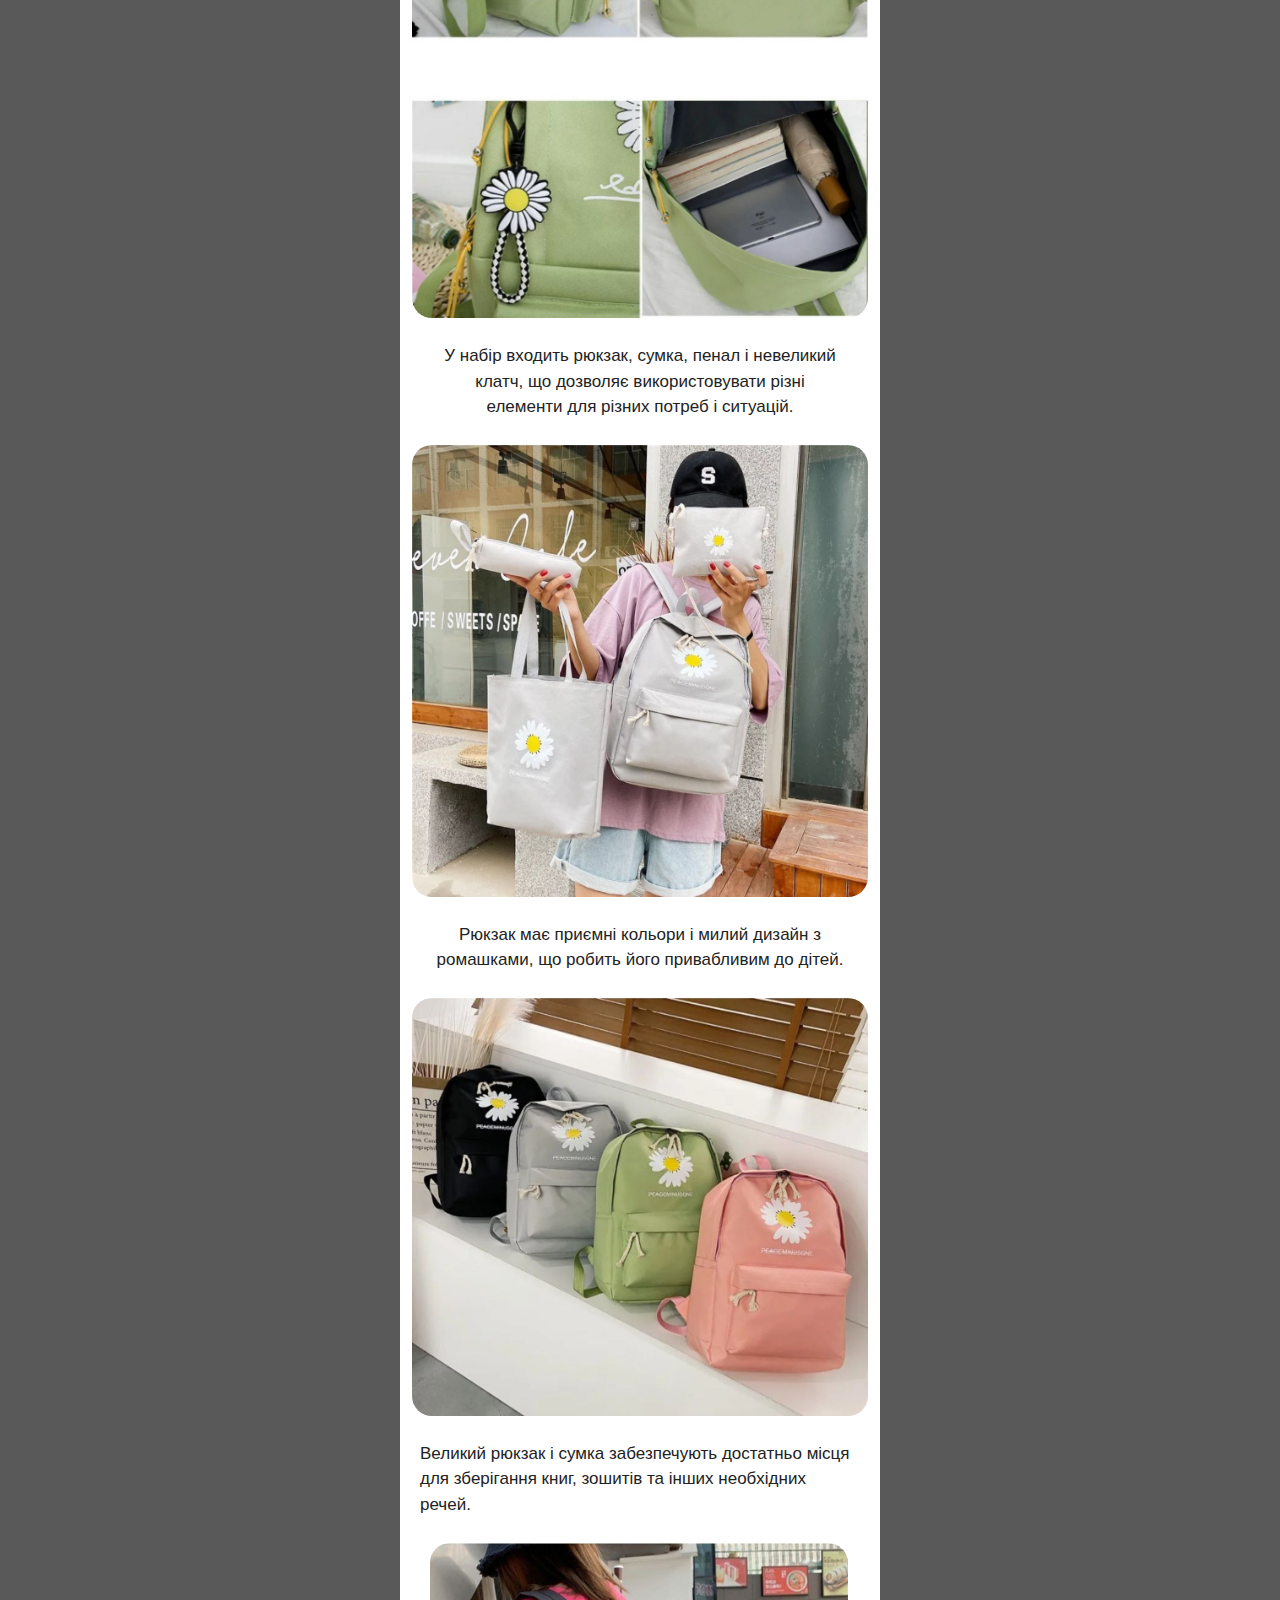
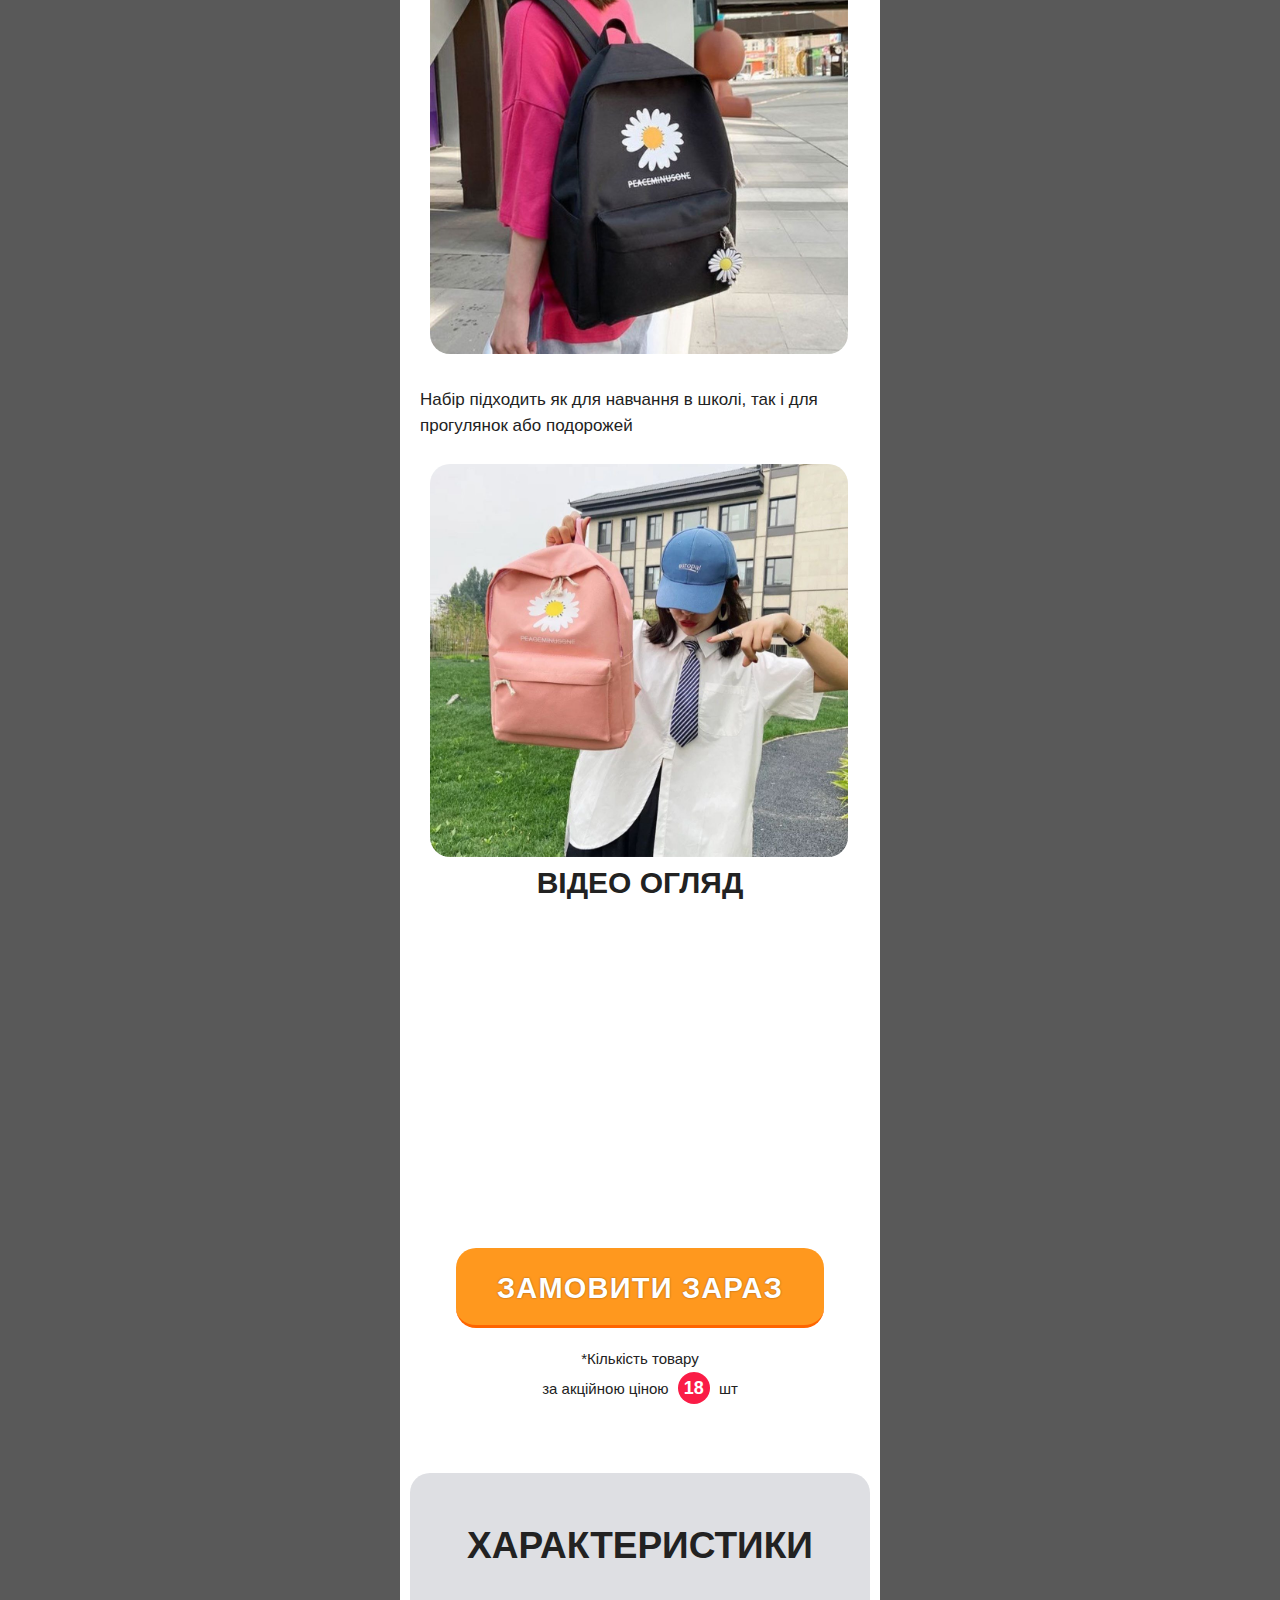
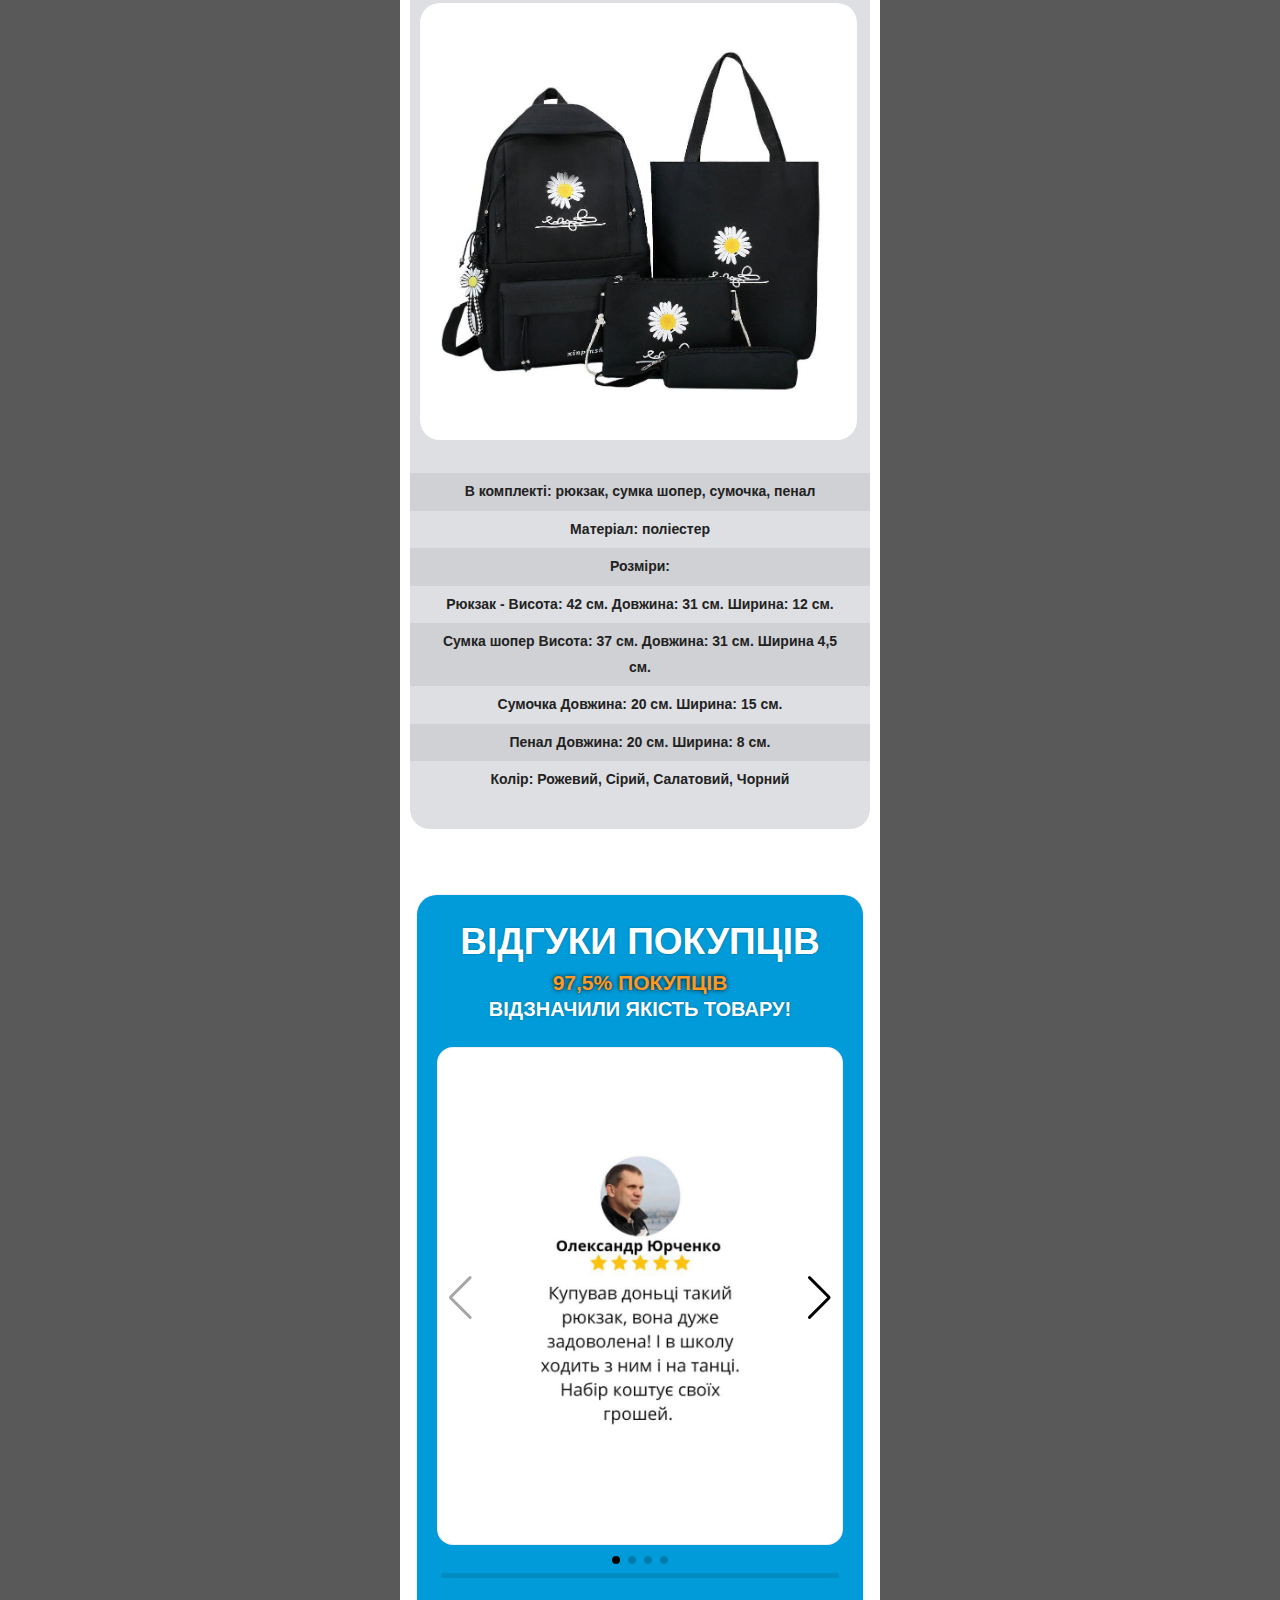
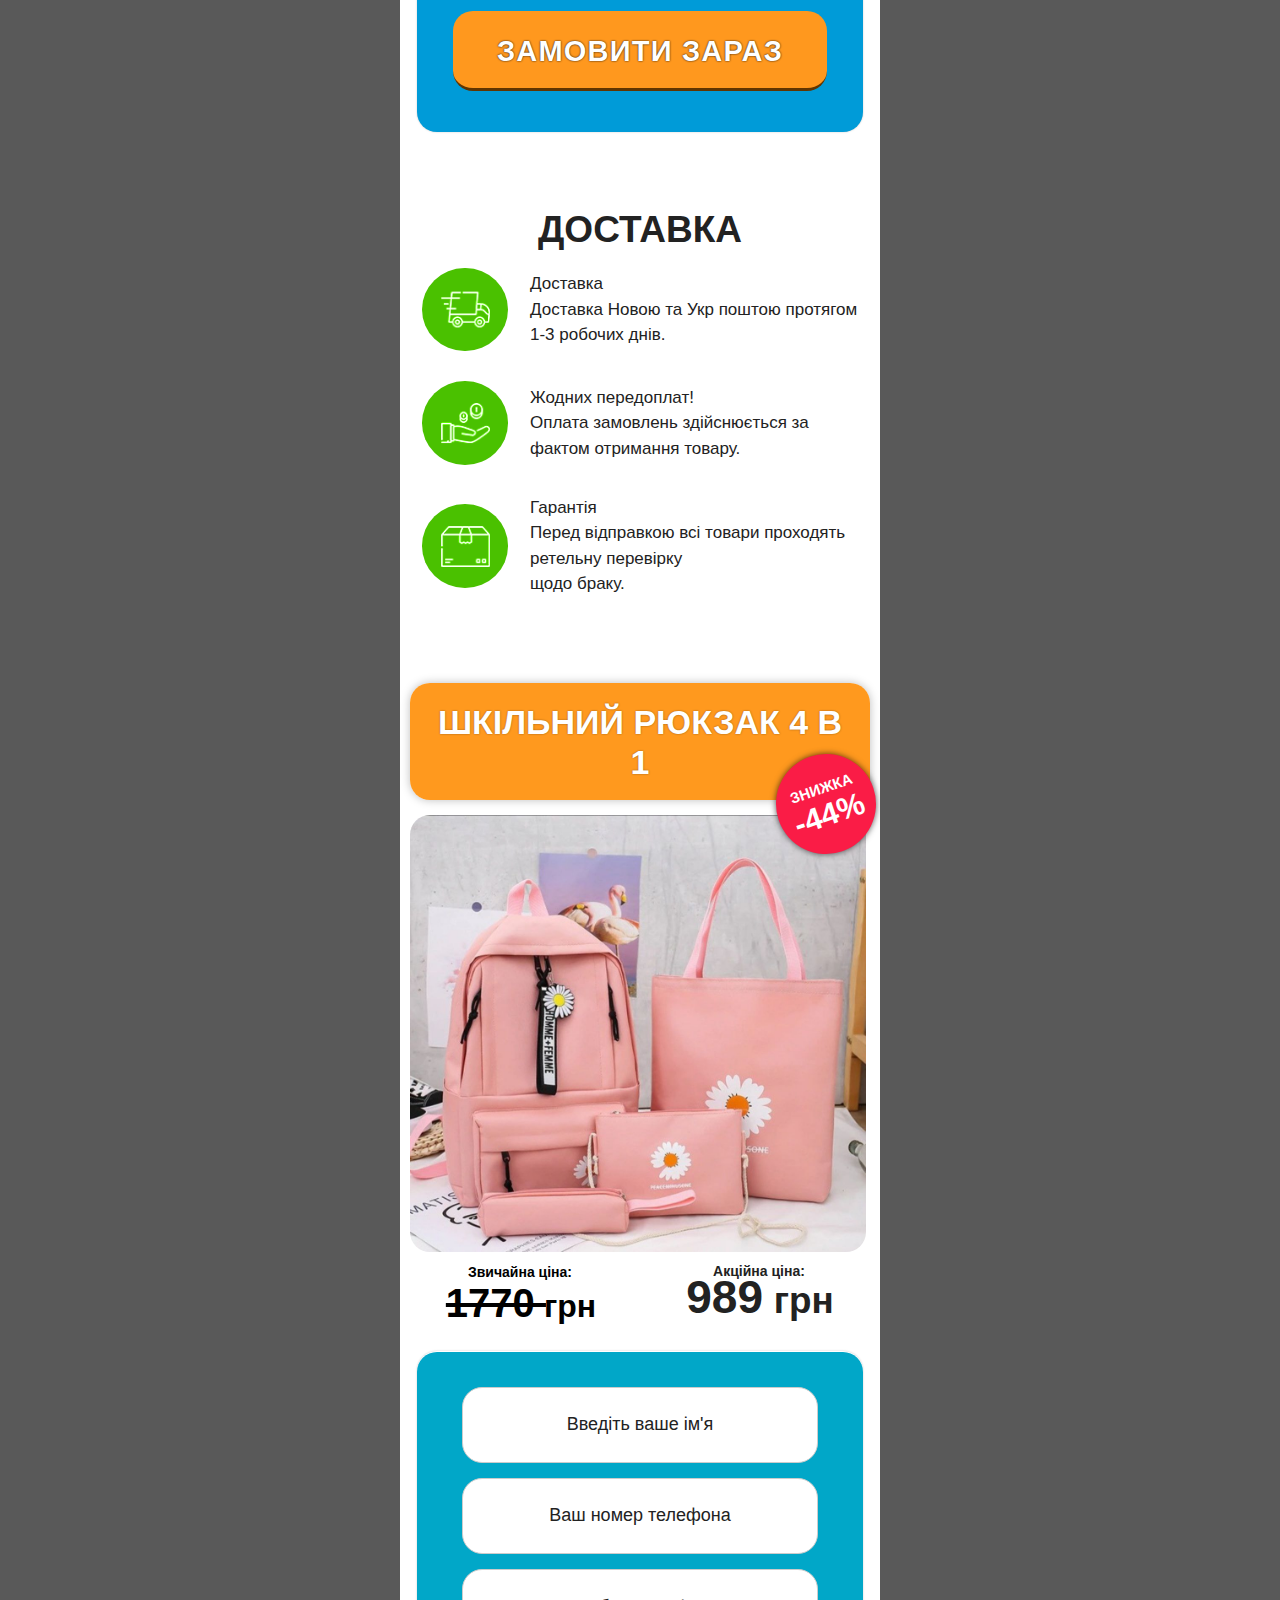
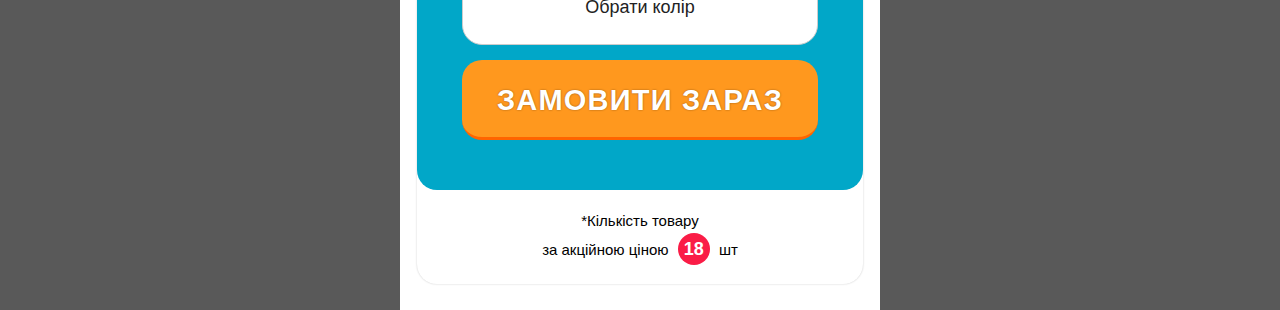
==== commit 863650b0: "Update index.html" ====
--- a/index.html
+++ b/index.html
@@ -385,13 +385,13 @@
       <div class="swiper-wrapper" id="swiper-wrapper-84246d610d21a7102c" aria-live="polite" style="transform: translate3d(0px, 0px, 0px);">
        <!-- Slides -->
        <div class="swiper-slide rev_item swiper-slide-active" role="group" aria-label="1 / 1" style="width: 406px;" >
-        <img alt="" src="./рюкзак3_files/222.jpg">
+        <img alt="" src="./рюкзак3_files/444.jpg">
        </div>
        <div class="swiper-slide rev_item swiper-slide-next" role="group" aria-label="1 / 1" style="width: 480px;">
         <img alt="" src="./рюкзак3_files/333.jpg">
        </div>
        <div class="swiper-slide rev_item swiper-slide-next" role="group" aria-label="1 / 1" style="width: 406px;">
-        <img alt="" src="./рюкзак3_files/444.jpg">
+        <img alt="" src="./рюкзак3_files/222.jpg">
        </div>
        <div class="swiper-slide rev_item swiper-slide-next" role="group" aria-label="1 / 1" style="width: 406px;">
         <img alt="" src="./рюкзак3_files/555.jpg">
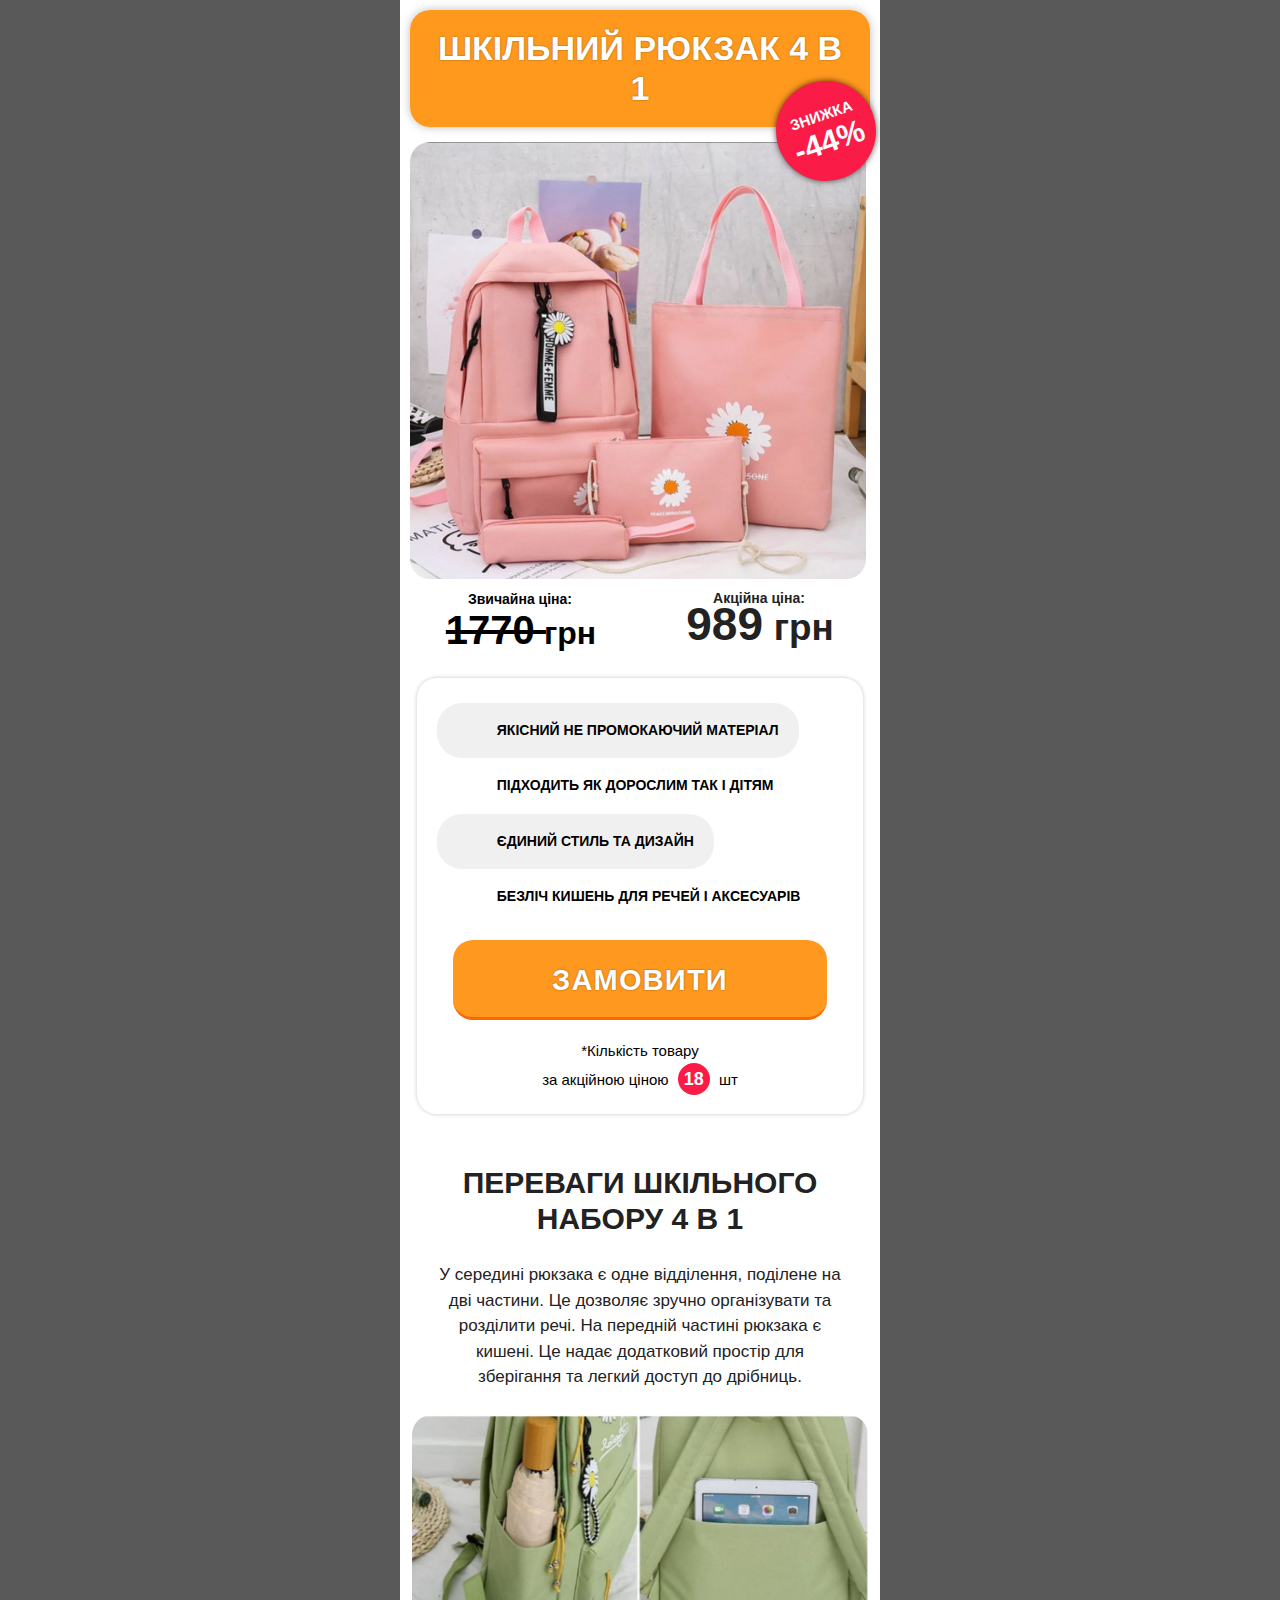
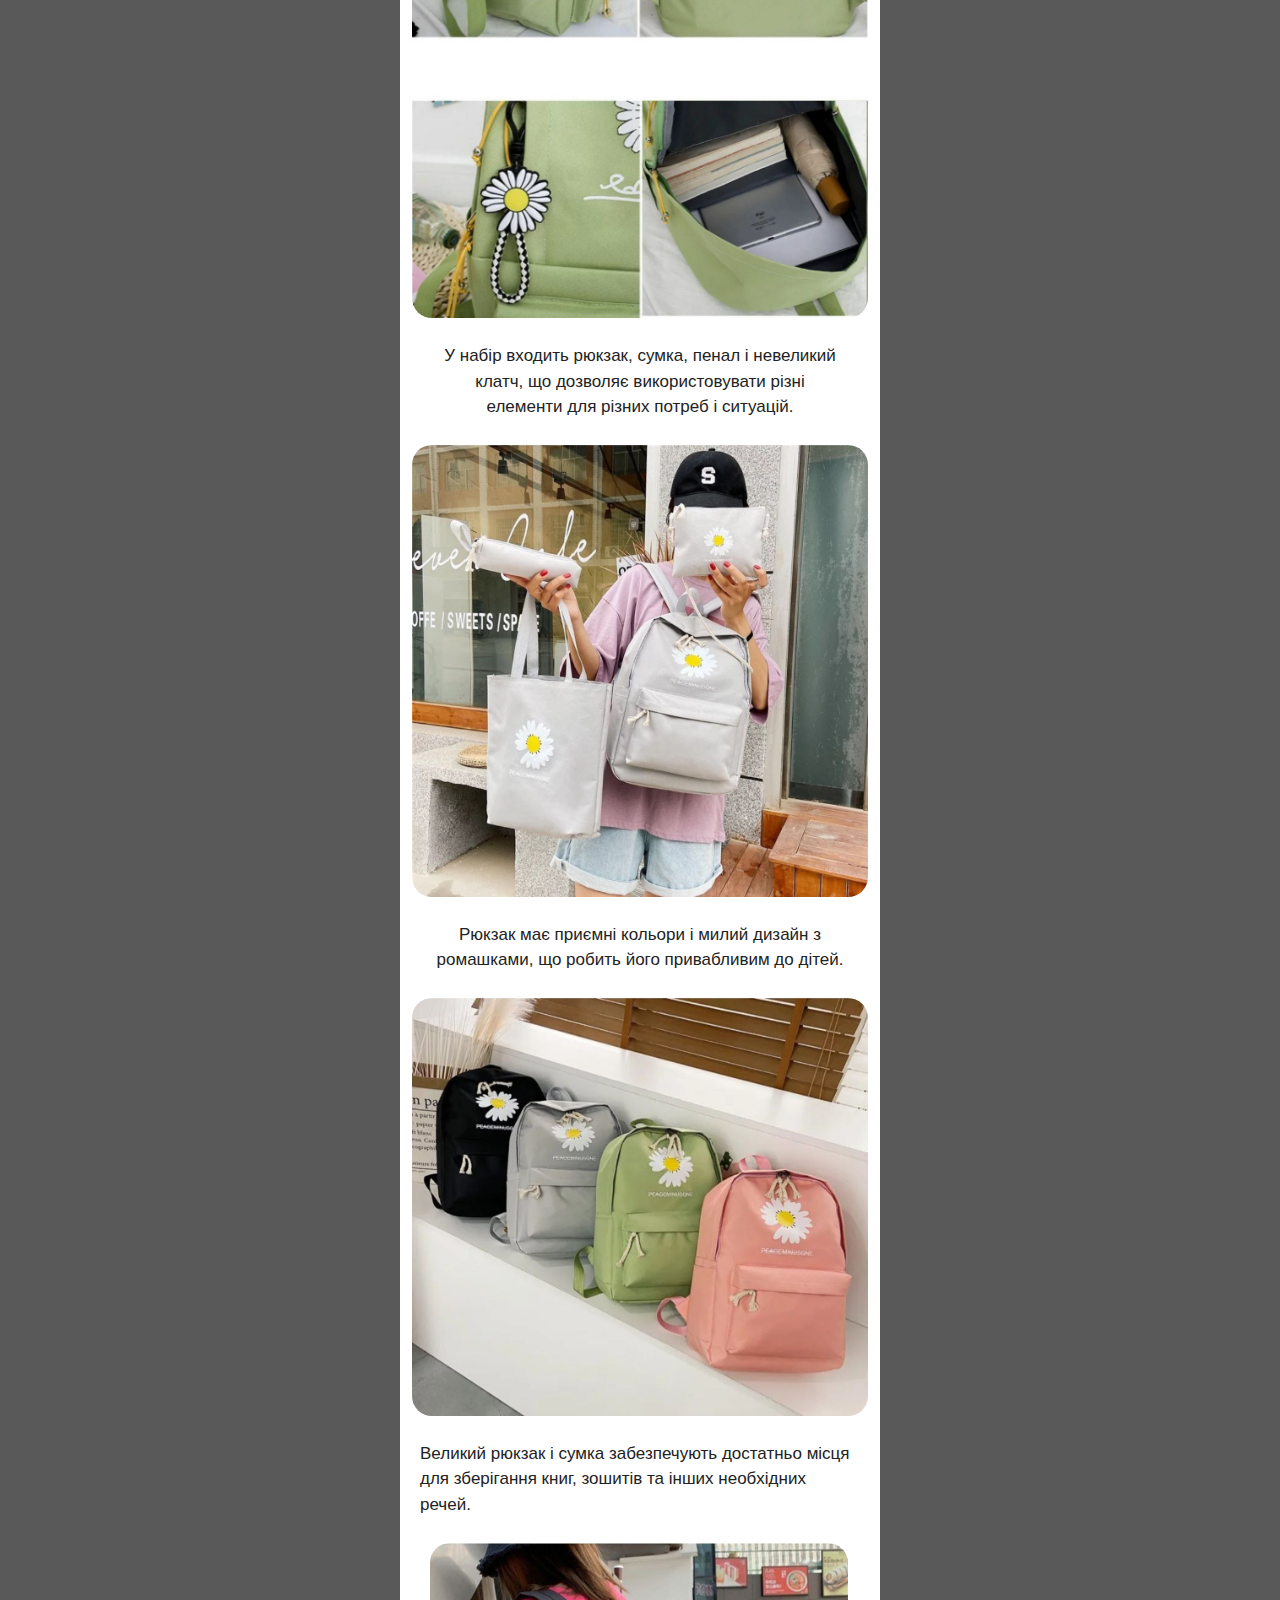
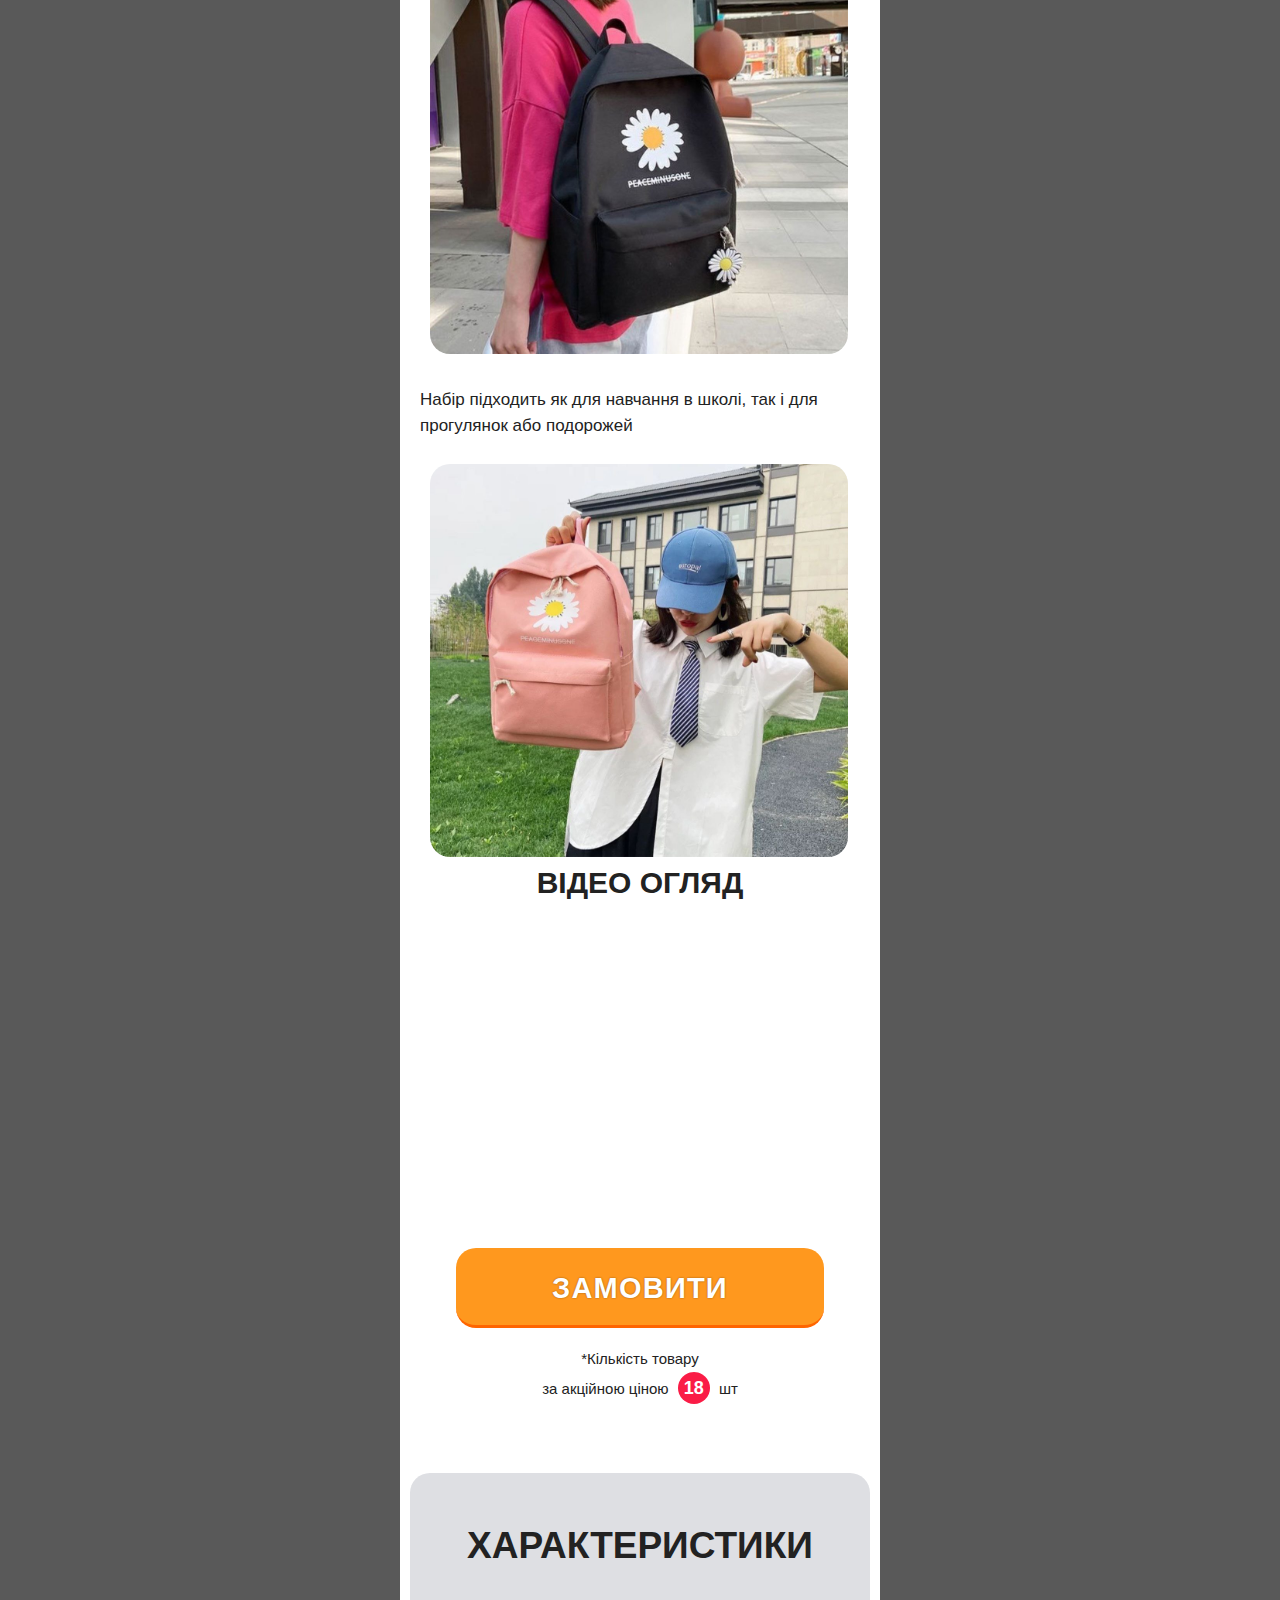
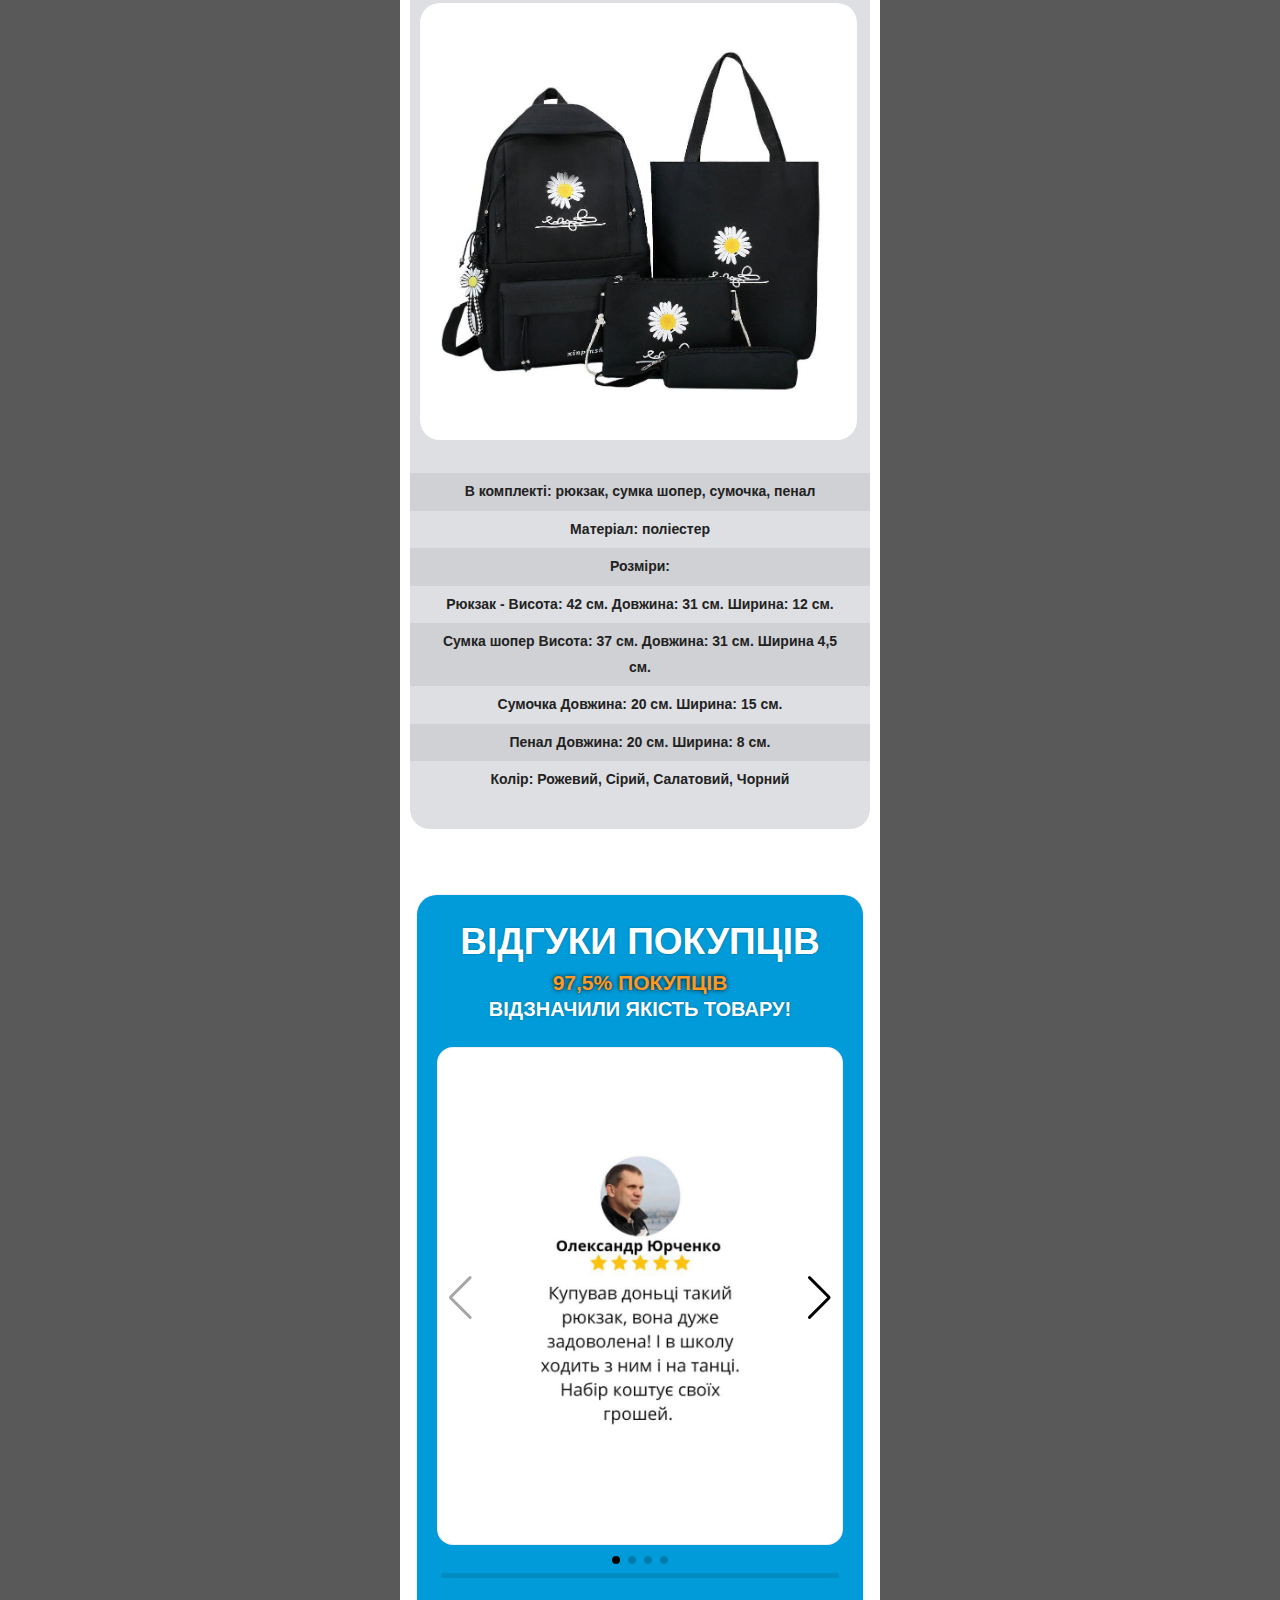
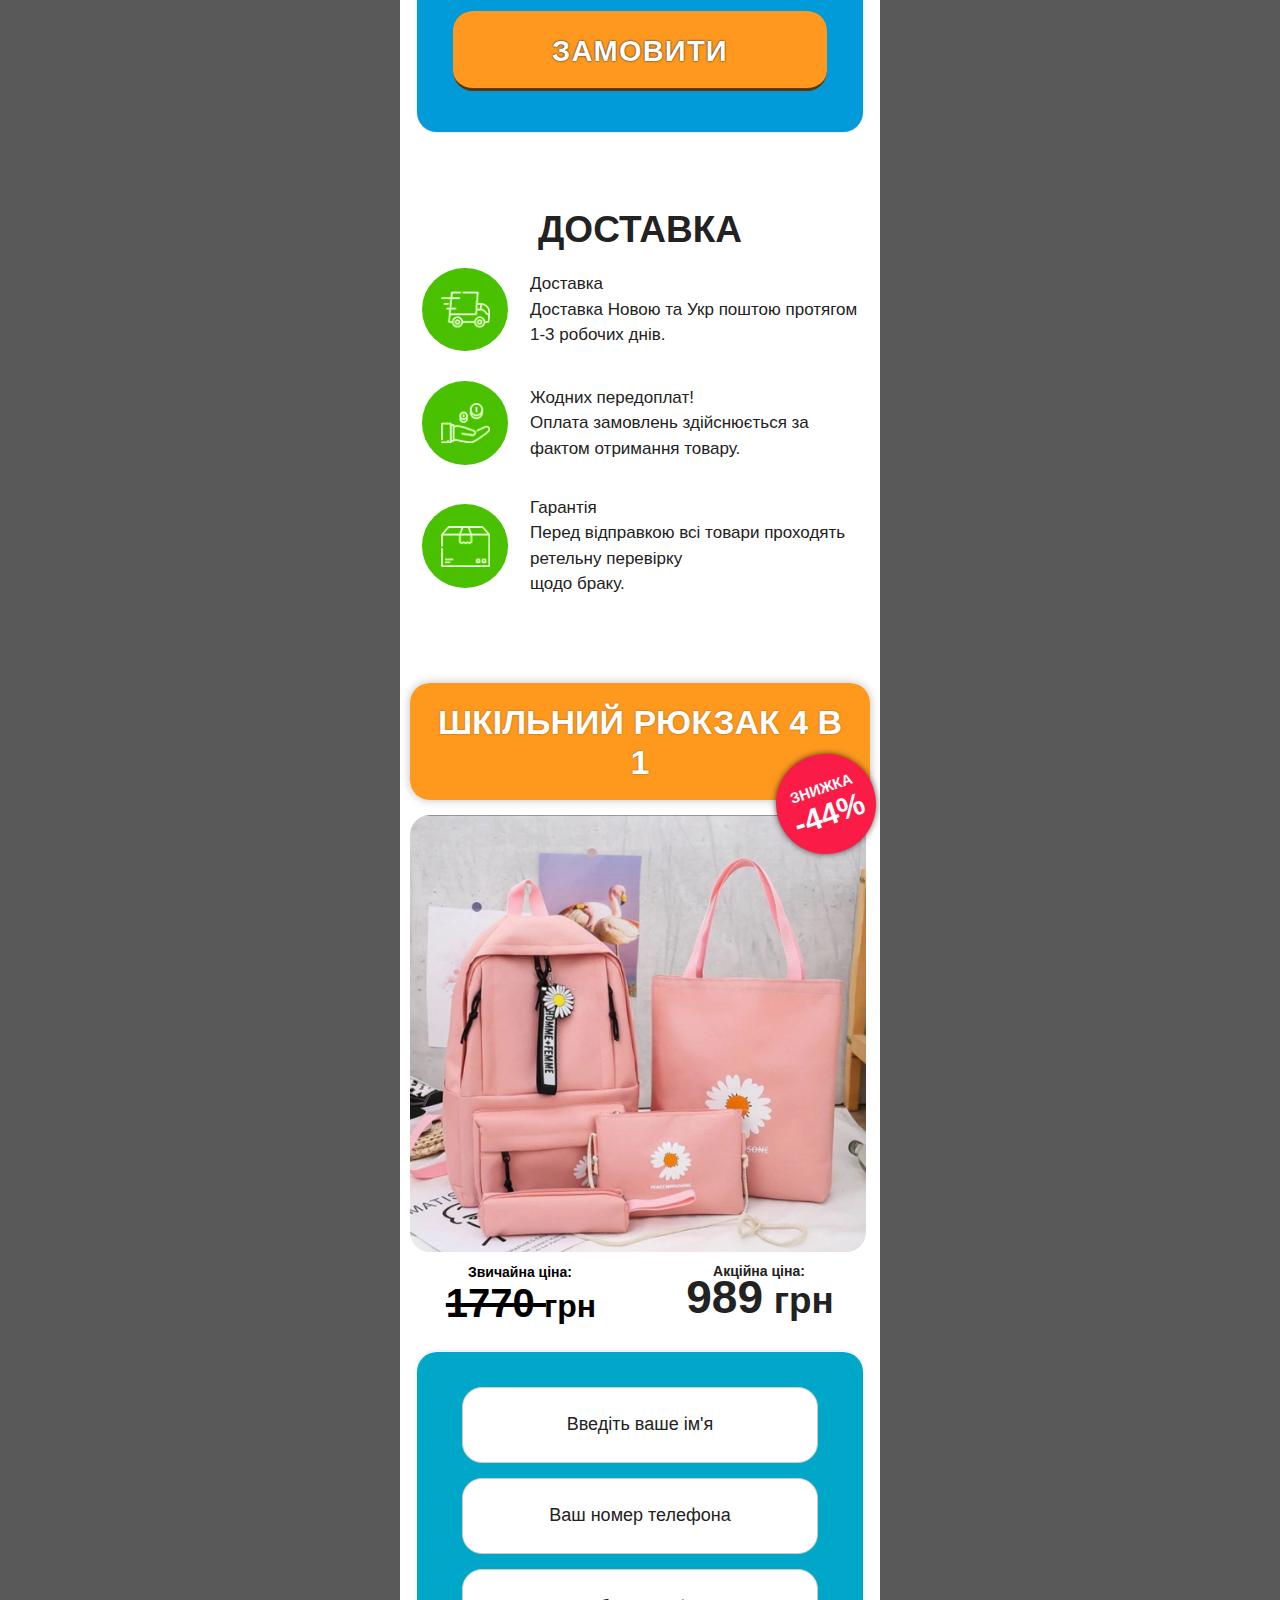
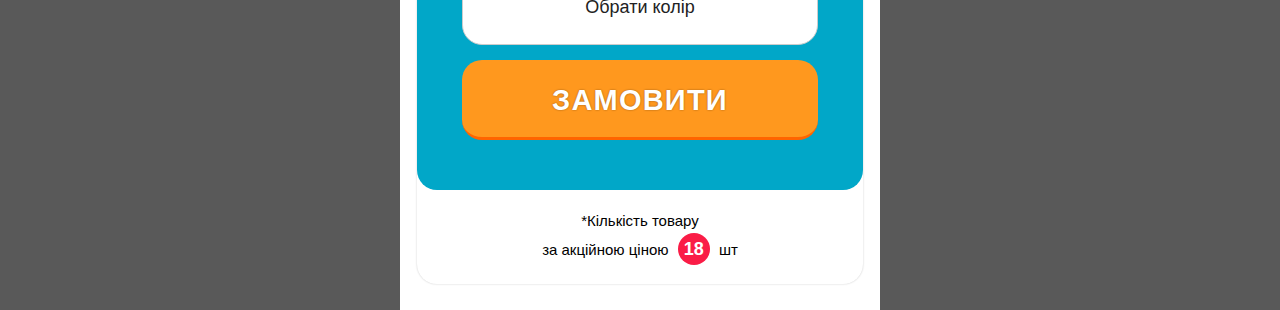
==== commit bbcc5b0e: "Update index.html" ====
--- a/index.html
+++ b/index.html
@@ -253,7 +253,7 @@
    
     <div class="btn-block">
      <a class="button-m" href="#order_form">
-      замовити зараз
+      замовити 
      </a>
     </div>
      <div class="prod_count">
@@ -411,7 +411,7 @@
     </div>
     <div class="btn-block">
      <a class="button-m" href="#order_form">
-      замовити зараз
+      замовити 
      </a>
     </div>
     <!-- <div class="prod_count">
@@ -621,7 +621,7 @@
         <option value="3">Сірий</option>
         <option value="4">Рожевий</option>
     </select>
-    <button class="button-m" id="sub0">Замовити зараз</button>
+    <button class="button-m" id="sub0">Замовити </button>
 </form>
 
 
